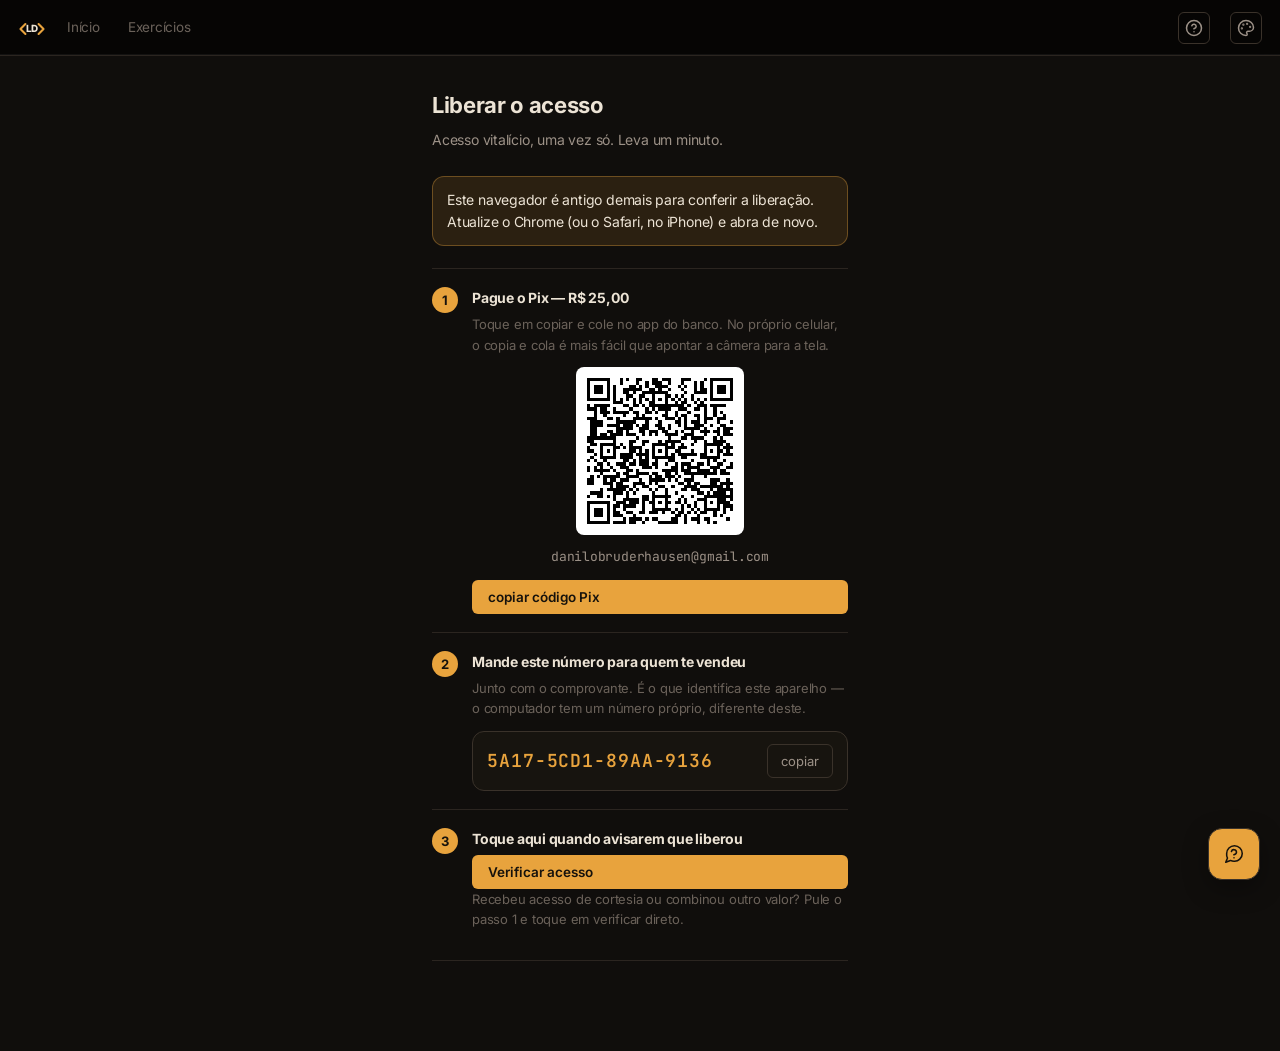
==== celular/index.html @ d87556a8 "Conteudo 2026.09.07.2126" ====
<!doctype html>
<html lang="pt-BR">
  <head>
    <meta charset="utf-8" />
    <meta name="viewport" content="width=device-width, initial-scale=1" />
    <title>LearnDev</title>
    <link rel="icon" href="data:image/svg+xml,<svg xmlns='http://www.w3.org/2000/svg' viewBox='0 0 24 24' fill='none' stroke='%233b82f6' stroke-width='2.5' stroke-linecap='round' stroke-linejoin='round'><polyline points='16 18 22 12 16 6'></polyline><polyline points='8 6 2 12 8 18'></polyline></svg>" />
      <link rel="manifest" href="./manifest.webmanifest" />
    <meta name="theme-color" content="#0a0a0a" />
    <meta name="mobile-web-app-capable" content="yes" />
    <link rel="apple-touch-icon" href="./icone-192.png" />
    <script type="module" crossorigin src="./assets/index-DiQ11lP2.js"></script>
    <link rel="stylesheet" crossorigin href="./assets/index-CVofxtsP.css">
  </head>
  <body>
    <header class="topo">
      <a class="marca" href="#/"><svg viewBox='0 0 34 24' width='28' height='20' fill='none' stroke='var(--acento)' stroke-width='2.5' stroke-linecap='round' stroke-linejoin='round' style="margin-right: 6px;"><polyline points='9 6 3 12 9 18'></polyline><text x='17' y='16' font-family='var(--sans)' font-weight='800' font-size='12' fill='var(--texto)' stroke='none' text-anchor='middle'>LD</text><polyline points='25 6 31 12 25 18'></polyline></svg></a>

      <!-- A versão instalada, ao lado da marca. Serve para conferir de relance
           se a atualização pegou — sem ela, "atualizei" é fé. Some quando não
           há versão (checkout de desenvolvimento). -->
      <span class="versao-atual" id="versao-atual" hidden></span>

      <nav class="nav" id="nav">
        <a href="#/" data-rota="inicio">Início</a>
        <a href="#/exercicios" data-rota="banco">Exercícios</a>
      </nav>

      <div class="cresce" id="topo-extra"></div>


      <!-- Versão NOVA DO PROGRAMA. Diferente do botão ao lado: aquele baixa
           conteúdo sozinho, este só avisa e manda baixar o instalador — trocar
           o próprio executável enquanto ele roda deixa gente com instalação
           pela metade. Só aparece quando existe versão mais nova. -->
      <a class="botao-icone versao-nova" id="versao-nova" hidden
         href="https://github.com/bruderhausen/learndev-app/releases/latest"
         target="_blank" rel="noopener">
        <svg viewBox="0 0 24 24" width="18" height="18" fill="none" stroke="currentColor" stroke-width="2" stroke-linecap="round" stroke-linejoin="round">
          <path d="M12 2a10 10 0 1 0 10 10"></path>
          <polyline points="22 4 12 14.01 9 11.01"></polyline>
        </svg>
        <span id="versao-nova-texto">Versão nova</span>
      </a>

      <!-- Só aparece se houver endereço de atualização configurado e versão
           nova disponível. Sem isso o app é offline e o botão não faz sentido. -->
      <button class="botao-icone tem-novidade" id="atualizar" hidden
              title="Há conteúdo novo disponível" aria-label="Atualizar conteúdo">
        <svg viewBox="0 0 24 24" width="18" height="18" fill="none" stroke="currentColor" stroke-width="2" stroke-linecap="round" stroke-linejoin="round">
          <polyline points="8 17 12 21 16 17"></polyline>
          <line x1="12" y1="12" x2="12" y2="21"></line>
          <path d="M20.88 18.09A5 5 0 0 0 18 9h-1.26A8 8 0 1 0 3 16.29"></path>
        </svg>
      </button>

      <!-- Ajuda: cópia do progresso e relato de problema. Fica no cabeçalho
           porque quem precisa dele está justamente numa tela que não funciona,
           e não vai achar um link enterrado dentro dela. -->
      <button class="botao-icone" id="abrir-suporte" title="Ajuda" aria-label="Ajuda">
        <svg viewBox="0 0 24 24" width="18" height="18" fill="none" stroke="currentColor" stroke-width="2" stroke-linecap="round" stroke-linejoin="round">
          <circle cx="12" cy="12" r="10"></circle>
          <path d="M9.09 9a3 3 0 0 1 5.83 1c0 2-3 3-3 3"></path>
          <line x1="12" y1="17" x2="12.01" y2="17"></line>
        </svg>
      </button>

      <button class="botao-icone" id="abrir-tema" title="Aparência" aria-label="Aparência">
        <svg viewBox="0 0 24 24" width="18" height="18" fill="none" stroke="currentColor" stroke-width="2" stroke-linecap="round" stroke-linejoin="round">
          <circle cx="13.5" cy="6.5" r=".5" fill="currentColor"></circle>
          <circle cx="17.5" cy="10.5" r=".5" fill="currentColor"></circle>
          <circle cx="8.5" cy="7.5" r=".5" fill="currentColor"></circle>
          <circle cx="6.5" cy="12.5" r=".5" fill="currentColor"></circle>
          <path d="M12 2C6.5 2 2 6.5 2 12s4.5 10 10 10c.926 0 1.648-.746 1.648-1.688 0-.437-.18-.835-.437-1.125-.29-.289-.438-.652-.438-1.125a1.64 1.64 0 0 1 1.668-1.668h1.996c3.051 0 5.555-2.503 5.555-5.554C21.965 6.012 17.461 2 12 2z"></path>
        </svg>
      </button>
    </header>

    <!--
      Este bloco é a rede de segurança do boot. Ele fica visível desde o
      primeiro instante e some assim que o main.ts assume a tela.

      Se o JavaScript não subir — uma dependência faltando, um erro de sintaxe,
      um `npm install` que ninguém rodou — o que a pessoa via era uma tela
      preta muda, sem uma pista do que fazer. Agora ela vê o que fazer.
    -->
    <div id="tela" class="tela">
      <div class="pagina" id="falha-boot">
        <h1>O LearnDev não conseguiu iniciar</h1>
        <p class="hero-sub">
          A interface não carregou. Quase sempre é dependência faltando —
          alguém baixou o projeto e ainda não instalou as bibliotecas.
        </p>
        <p class="hero-sub">No terminal, dentro da pasta do projeto:</p>
        <pre><code>npm install
npm run dev</code></pre>
        <p class="hero-sub">
          Se continuar assim, abra o terminal onde o servidor está rodando: a
          mensagem de erro de verdade aparece lá, e ela diz o nome do que faltou.
        </p>
      </div>
    </div>

    <div class="painel-tema" id="painel-tema" hidden></div>
    <div class="painel-tema painel-suporte" id="painel-suporte" hidden></div>

  </body>
</html>
---- celular/assets/index-CVofxtsP.css ----
:root{--fundo: #000000;--gradiente-fundo: linear-gradient(180deg, #0a0a0a 0%, #000000 100%);--painel: #0a0a0a;--painel-alto: #141414;--codigo-fundo: #050505;--borda: rgba(255, 255, 255, .08);--borda-forte: rgba(255, 255, 255, .15);--borda-brilho: rgba(255, 255, 255, .4);--texto: #ededed;--texto-suave: #a1a1aa;--texto-fraco: #71717a;--acento: #ededed;--acento-tinta: #000000;--verde: #22c55e;--vermelho: #ef4444;--azul: #3b82f6;--roxo: #a855f7;--ciano: #06b6d4;--n-basico: var(--verde);--n-facil: var(--azul);--n-medio: var(--texto-suave);--n-dificil: var(--vermelho);--n-muito-dificil: var(--roxo);--mono: "JetBrains Mono Variable", "Cascadia Code", Consolas, monospace;--sans: "Inter Variable", "Segoe UI Variable Text", "Segoe UI", system-ui, sans-serif;--topo-altura: 56px;--raio: 12px;--largura: 880px}*{box-sizing:border-box}html,body{height:100%;margin:0}body{background:var(--fundo);background-attachment:fixed;color:var(--texto);font-family:var(--sans);letter-spacing:-.015em;font-size:14px;line-height:1.6;overflow-y:auto}body.sem-rolagem{overflow:hidden}a{color:inherit;text-decoration:none}h1,h2,h3{letter-spacing:-.015em}kbd{font-family:var(--mono);font-size:11px;padding:1px 5px;border:1px solid var(--borda-forte);border-bottom-width:2px;border-radius:4px;background:var(--codigo-fundo);color:var(--texto-suave)}::-webkit-scrollbar{width:11px;height:11px}::-webkit-scrollbar-thumb{background:var(--borda-forte);border-radius:6px;border:3px solid var(--fundo)}::-webkit-scrollbar-track{background:transparent}.cresce{flex:1}.oculto{display:none!important}.carregando{padding:40px 4px;color:var(--texto-fraco)}.fundo-modal{position:fixed;top:0;left:0;right:0;bottom:0;background:#0006;-webkit-backdrop-filter:blur(8px);backdrop-filter:blur(8px);z-index:100;display:grid;place-items:center;padding:20px;opacity:0;animation:fadeIn .2s forwards}@keyframes fadeIn{to{opacity:1;transform:translateY(0)}0%{opacity:0;transform:translateY(10px)}}.modal-vidro{background:#0a0a0ad9;-webkit-backdrop-filter:blur(16px);backdrop-filter:blur(16px);border:1px solid var(--borda-brilho);box-shadow:0 10px 30px #00000080,inset 0 1px #ffffff1a;border-radius:12px;padding:24px;width:340px;display:flex;flex-direction:column;gap:16px}.topo{position:sticky;top:0;z-index:30;height:var(--topo-altura);display:flex;align-items:center;gap:20px;padding:0 18px;background:#0009;-webkit-backdrop-filter:blur(12px);backdrop-filter:blur(12px);border-bottom:1px solid var(--borda);box-shadow:inset 0 -1px #ffffff0d}.marca{display:flex;align-items:center;font-family:var(--sans);font-weight:700;font-size:16px;letter-spacing:-.02em;color:var(--texto)}.marca b{color:var(--acento)}.nav{display:flex;gap:4px}.nav a{padding:6px 12px;border-radius:7px;font-size:13.5px;color:var(--texto-fraco)}.nav a:hover,.nav a.ativa{color:var(--texto);background:var(--painel-alto)}.sequencia{display:flex;align-items:center;gap:5px;font-family:var(--mono);font-size:13px;color:var(--acento);padding:4px 10px;border-radius:20px;background:color-mix(in srgb,var(--acento) 12%,transparent)}.botao-icone{display:grid;place-items:center;width:32px;height:32px;border:1px solid var(--borda-forte);border-radius:6px;background:transparent;color:var(--texto-suave);cursor:pointer}.botao-icone:hover{color:var(--acento);border-color:var(--acento)}.verificacoes-ok{margin-top:10px;border-top:1px solid var(--borda);padding-top:8px}.verificacoes-ok>summary{cursor:pointer;padding:4px 0;color:var(--texto-fraco);font-size:13px;list-style:none}.verificacoes-ok>summary::-webkit-details-marker{display:none}.verificacoes-ok>summary:before{content:"▸";display:inline-block;margin-right:6px;transition:transform .15s ease}.verificacoes-ok[open]>summary:before{transform:rotate(90deg)}.verificacoes-ok>summary:hover{color:var(--texto-suave)}.versao-atual{margin-left:2px;padding:2px 6px;border-radius:4px;background:var(--fundo-suave, rgba(255, 255, 255, .05));color:var(--texto-fraco);font-family:var(--mono);font-size:11px;letter-spacing:.02em;white-space:nowrap}[hidden]{display:none!important}.marca-ex{display:inline-grid;place-items:center;width:20px;height:20px;border-radius:5px;background:var(--fundo-suave, rgba(255, 255, 255, .05));color:var(--texto-fraco);flex-shrink:0}.cartao-ex:hover .marca-conserto,.cartao-ex:hover .marca-alternativas{color:var(--acento)}.versao-nova{width:auto;height:32px;gap:7px;grid-auto-flow:column;padding:0 11px;border-color:var(--acento);color:var(--acento);font-size:13px;text-decoration:none;white-space:nowrap}.versao-nova:hover{background:color-mix(in srgb,var(--acento) 12%,transparent)}@media(max-width:620px){.versao-nova{padding:0;width:32px}.versao-nova span{display:none}}.painel-tema{position:fixed;top:calc(var(--topo-altura) + 8px);right:14px;z-index:50;width:250px;padding:14px;background:var(--painel-alto);border:1px solid var(--borda-forte);border-radius:var(--raio);box-shadow:0 8px 24px #0000004d}.tema-titulo{font-size:11px;text-transform:uppercase;letter-spacing:.09em;color:var(--texto-fraco);margin-bottom:10px}.tema-presets{display:grid;grid-template-columns:1fr 1fr;gap:6px}.tema-opcao{display:flex;align-items:center;gap:8px;padding:7px 8px;border:1px solid var(--borda);border-radius:6px;background:transparent;color:var(--texto-suave);font-family:inherit;font-size:12.5px;cursor:pointer}.tema-opcao:hover{border-color:var(--borda-forte);color:var(--texto)}.tema-opcao.ativa{border-color:var(--acento);color:var(--texto)}.tema-amostra{display:flex;gap:2px;padding:3px;border-radius:5px;border:1px solid var(--borda-forte)}.tema-amostra i{width:5px;height:12px;border-radius:2px}.tema-linha{display:flex;align-items:center;justify-content:space-between;margin-top:14px;font-size:13px;color:var(--texto-suave)}.tema-linha input[type=color]{width:40px;height:26px;padding:0;border:1px solid var(--borda-forte);border-radius:6px;background:transparent;cursor:pointer}.tema-reset{width:100%;margin-top:10px;font-size:12.5px}.tema-reset:disabled{opacity:.4;cursor:default}.pagina{max-width:var(--largura);margin:0 auto;padding:34px 22px 90px}.voltar{display:inline-block;margin-bottom:20px;font-size:13px;color:var(--texto-fraco)}.voltar:hover{color:var(--acento)}.voltar.sem-margem{margin:0}.hero{display:flex;align-items:flex-end;justify-content:space-between;gap:30px;flex-wrap:wrap}.hero h1{font-size:27px;margin:0 0 6px}.hero-sub{margin:0;color:var(--texto-suave);max-width:60ch}.hero-sub b{color:var(--acento)}.hero-numeros{display:flex;gap:26px}.hero-numeros div{display:flex;flex-direction:column;align-items:flex-start}.hero-numeros b{font-size:24px;font-family:var(--mono);line-height:1.1}.hero-numeros span{font-size:10.5px;text-transform:uppercase;letter-spacing:.08em;color:var(--texto-fraco)}.grade-container{display:flex;flex-direction:column;gap:12px;margin:24px 0 6px;background:var(--painel);padding:16px 20px;border-radius:var(--raio);border:1px solid var(--borda);width:max-content}.grade-header{font-size:13.5px;font-weight:600;color:var(--texto);display:flex;align-items:center;gap:8px}.grade-dias{display:flex;gap:6px;flex-wrap:wrap}.grade-dias .dia{width:24px;height:24px;border-radius:4px;background:color-mix(in srgb,var(--texto) 6%,transparent);transition:transform .1s ease}.grade-dias .dia:hover{transform:scale(1.2)}.grade-dias .n1{background:color-mix(in srgb,var(--acento) 35%,transparent)}.grade-dias .n2{background:color-mix(in srgb,var(--acento) 65%,transparent)}.grade-dias .n3{background:var(--acento);box-shadow:0 0 6px color-mix(in srgb,var(--acento) 50%,transparent)}.retomar{display:flex;align-items:center;gap:12px;margin-top:22px;padding:12px 16px;border:1px solid var(--borda-forte);border-radius:var(--raio);background:var(--painel)}.retomar:hover{border-color:var(--acento)}.retomar-rot{color:var(--texto-suave);font-size:13px}.retomar-id{font-family:var(--mono);font-size:13px;color:var(--acento)}.retomar-seta{margin-left:auto;color:var(--texto-fraco)}.secao{font-size:17px;margin:44px 0 4px}.secao-sub{margin:0 0 16px;color:var(--texto-fraco);font-size:13.5px}.cursos{display:grid;gap:14px;grid-template-columns:repeat(auto-fill,minmax(330px,1fr))}.cartao-curso{display:flex;gap:16px;padding:24px;background:var(--painel);border:1px solid var(--borda);border-radius:var(--raio);transition:all .2s ease}.cartao-curso:hover{border-color:var(--borda-brilho);background:var(--painel-alto)}.cartao-curso.indisponivel{opacity:.55;cursor:default}.cartao-curso.indisponivel:hover{border-color:var(--borda);background:var(--painel)}.cartao-icone{font-size:30px;line-height:1}.cartao-corpo{flex:1;min-width:0}.cartao-corpo h3{margin:0 0 2px;font-size:17px}.cartao-sub{margin:0 0 8px;color:var(--acento);font-size:12.5px}.cartao-desc{margin:0 0 14px;color:var(--texto-suave);font-size:13px}.cartao-rodape{display:flex;justify-content:space-between;gap:10px;margin-top:9px;font-size:12.5px;color:var(--texto-fraco)}.cartao-acao{color:var(--acento)}.tag-breve{font-size:11px;padding:2px 8px;border-radius:20px;border:1px solid var(--borda-forte);color:var(--texto-fraco)}.progresso-barra{height:6px;border-radius:4px;background:color-mix(in srgb,var(--texto) 8%,transparent);overflow:hidden}.progresso-cheio{height:100%;background:var(--acento);border-radius:4px;transition:width .3s ease}.cartao-banco{display:block;padding:20px;background:var(--painel);border:1px solid var(--borda);border-radius:var(--raio)}.cartao-banco:hover{border-color:var(--acento)}.banco-topo{display:flex;justify-content:space-between;align-items:flex-start;gap:14px}.banco-topo h3{margin:0 0 2px;font-size:17px}.banco-topo p{margin:0 0 14px;color:var(--texto-suave);font-size:13px}.chips-nivel{display:flex;flex-wrap:wrap;gap:8px;margin-top:14px}.chip-nivel{display:flex;align-items:baseline;gap:7px;padding:5px 11px;border-radius:20px;font-size:12.5px;border:1px solid}.chip-nivel span{font-family:var(--mono);font-size:11.5px;opacity:.8}.chip-nivel.vazio{opacity:.4}.chip-nivel.nivel-basico{color:var(--n-basico);border-color:color-mix(in srgb,var(--n-basico) 45%,transparent);background:color-mix(in srgb,var(--n-basico) 10%,transparent)}.chip-nivel.nivel-facil{color:var(--n-facil);border-color:color-mix(in srgb,var(--n-facil) 45%,transparent);background:color-mix(in srgb,var(--n-facil) 10%,transparent)}.chip-nivel.nivel-medio{color:var(--n-medio);border-color:color-mix(in srgb,var(--n-medio) 45%,transparent);background:color-mix(in srgb,var(--n-medio) 10%,transparent)}.chip-nivel.nivel-dificil{color:var(--n-dificil);border-color:color-mix(in srgb,var(--n-dificil) 45%,transparent);background:color-mix(in srgb,var(--n-dificil) 10%,transparent)}.chip-nivel.nivel-muito-dificil{color:var(--n-muito-dificil);border-color:color-mix(in srgb,var(--n-muito-dificil) 45%,transparent);background:color-mix(in srgb,var(--n-muito-dificil) 10%,transparent)}.chip{font-size:10.5px;text-transform:uppercase;letter-spacing:.06em;padding:2px 7px;border-radius:5px;white-space:nowrap}.chip.nivel-basico{color:var(--n-basico);background:color-mix(in srgb,var(--n-basico) 15%,transparent)}.chip.nivel-facil{color:var(--n-facil);background:color-mix(in srgb,var(--n-facil) 15%,transparent)}.chip.nivel-medio{color:var(--n-medio);background:color-mix(in srgb,var(--n-medio) 15%,transparent)}.chip.nivel-dificil{color:var(--n-dificil);background:color-mix(in srgb,var(--n-dificil) 15%,transparent)}.chip.nivel-muito-dificil{color:var(--n-muito-dificil);background:color-mix(in srgb,var(--n-muito-dificil) 15%,transparent)}.marca{display:grid;place-items:center;width:17px;height:17px;flex-shrink:0;border-radius:50%;font-size:11px}.marca.feito{background:var(--verde);color:var(--fundo)}.marca.aberta{border:1.5px solid var(--borda-forte)}.cabeca-curso{display:flex;align-items:center;gap:16px}.cabeca-curso h1{margin:0 0 3px;font-size:25px}.cabeca-icone{font-size:34px}.faixa-progresso{display:flex;align-items:center;gap:14px;margin:22px 0 26px}.faixa-progresso .progresso-barra{flex:1}.faixa-progresso span{font-size:12.5px;color:var(--texto-fraco);white-space:nowrap}.faixa-progresso.compacta{margin:0;min-width:220px}.descricao-curso{margin-bottom:26px}.modulos{display:flex;flex-direction:column;gap:9px}.modulo{background:var(--painel);border:1px solid var(--borda);border-radius:var(--raio);overflow:hidden}.modulo[open]{border-color:var(--borda-forte)}.modulo.completo .modulo-codigo{color:var(--verde);border-color:color-mix(in srgb,var(--verde) 45%,transparent)}.modulo summary{display:flex;align-items:center;gap:13px;padding:15px 18px;cursor:pointer;list-style:none}.modulo summary::-webkit-details-marker{display:none}.modulo summary:hover{background:var(--painel-alto)}.modulo-codigo{font-family:var(--mono);font-size:11.5px;color:var(--acento);border:1px solid color-mix(in srgb,var(--acento) 40%,transparent);border-radius:5px;padding:1px 7px}.modulo-titulo{flex:1;font-size:15px}.modulo-contagem{font-family:var(--mono);font-size:12.5px;color:var(--texto-fraco)}.modulo-seta{color:var(--texto-fraco);font-size:11px;transition:transform .18s}.modulo[open] .modulo-seta{transform:rotate(180deg)}.modulo-corpo{padding:0 18px 15px}.modulo-resumo{margin:0 0 13px;padding-left:13px;border-left:2px solid var(--borda-forte);color:var(--texto-suave);font-size:13px}.modulo-vazio{color:var(--texto-fraco);font-size:13px;margin:0}.lista-ex{display:flex;flex-direction:column;gap:3px}.linha-ex{display:flex;align-items:center;gap:11px;padding:10px 12px;border-radius:7px;border:1px solid transparent}.linha-ex:hover{background:var(--painel-alto);border-color:var(--borda)}.linha-titulo{flex:1;font-size:13.5px}.linha-ex.feita .linha-titulo{color:var(--texto-suave)}.linha-tempo{font-size:11.5px;color:var(--texto-fraco);font-family:var(--mono)}.cabeca-banco{display:flex;align-items:flex-end;justify-content:space-between;gap:26px;flex-wrap:wrap}.cabeca-banco h1{margin:0 0 5px;font-size:25px}.filtros{display:flex;gap:14px;margin:26px 0 22px;flex-wrap:wrap;align-items:center}.abas-nivel{display:flex;gap:5px;flex-wrap:wrap}.abas-nivel button{display:flex;align-items:baseline;gap:6px;padding:6px 12px;border-radius:20px;border:1px solid var(--borda);background:transparent;color:var(--texto-fraco);font-family:inherit;font-size:12.5px;cursor:pointer}.abas-nivel button b{font-family:var(--mono);font-size:11px;opacity:.75}.abas-nivel button:hover{color:var(--texto);border-color:var(--borda-forte)}.abas-nivel button.ativa{color:var(--texto);border-color:var(--acento);background:color-mix(in srgb,var(--acento) 12%,transparent)}.abas-nivel button.nivel-basico.ativa{border-color:var(--n-basico);background:color-mix(in srgb,var(--n-basico) 12%,transparent)}.abas-nivel button.nivel-facil.ativa{border-color:var(--n-facil);background:color-mix(in srgb,var(--n-facil) 12%,transparent)}.abas-nivel button.nivel-medio.ativa{border-color:var(--n-medio);background:color-mix(in srgb,var(--n-medio) 12%,transparent)}.abas-nivel button.nivel-dificil.ativa{border-color:var(--n-dificil);background:color-mix(in srgb,var(--n-dificil) 12%,transparent)}.abas-nivel button.nivel-muito-dificil.ativa{border-color:var(--n-muito-dificil);background:color-mix(in srgb,var(--n-muito-dificil) 12%,transparent)}.busca{flex:1;min-width:200px;padding:8px 13px;border-radius:6px;border:1px solid var(--borda);background:var(--painel);color:var(--texto);font-family:inherit;font-size:13px}.busca:focus{outline:none;border-color:var(--acento)}.busca::placeholder{color:var(--texto-fraco)}.grupo-nivel{margin-bottom:34px}.titulo-grupo{display:flex;align-items:baseline;gap:10px;font-size:12px;text-transform:uppercase;letter-spacing:.09em;margin:0 0 12px;padding-bottom:8px;border-bottom:1px solid var(--borda)}.titulo-grupo span{font-size:11px;color:var(--texto-fraco);letter-spacing:0;text-transform:none}.nivel-texto-basico{color:var(--n-basico)}.nivel-texto-facil{color:var(--n-facil)}.nivel-texto-medio{color:var(--n-medio)}.nivel-texto-dificil{color:var(--n-dificil)}.nivel-texto-muito-dificil{color:var(--n-muito-dificil)}.grade-ex{display:grid;gap:10px;grid-template-columns:repeat(auto-fill,minmax(238px,1fr))}.cartao-ex{display:block;padding:16px 20px;background:var(--painel);border:1px solid var(--borda);border-left-width:2px;border-radius:var(--raio);transition:all .2s ease}.cartao-ex:hover{border-color:var(--borda-brilho);background:var(--painel-alto)}.cartao-ex.borda-basico{border-left-color:var(--n-basico)}.cartao-ex.borda-facil{border-left-color:var(--n-facil)}.cartao-ex.borda-medio{border-left-color:var(--n-medio)}.cartao-ex.borda-dificil{border-left-color:var(--n-dificil)}.cartao-ex.borda-muito-dificil{border-left-color:var(--n-muito-dificil)}.cartao-ex.feito{background:color-mix(in srgb,var(--verde) 6%,var(--painel))}.cartao-ex-topo{display:flex;align-items:center;gap:9px}.cartao-ex-topo h3{margin:0;font-size:14.5px;font-weight:600}.cartao-ex-meta{display:flex;align-items:center;gap:9px;margin-top:11px}.cartao-ex-meta .tempo{font-family:var(--mono);font-size:11px;color:var(--texto-fraco)}.tags{display:flex;flex-wrap:wrap;gap:5px;margin-top:9px}.tags span{font-size:10.5px;padding:1px 7px;border-radius:4px;color:var(--texto-fraco);background:var(--painel-alto)}.estudo{height:calc(100vh - var(--topo-altura));display:flex;flex-direction:column}.estudo-barra{display:flex;align-items:center;gap:16px;padding:0 16px;height:44px;flex-shrink:0;background:var(--painel);border-bottom:1px solid var(--borda)}.estudo-titulo{display:flex;align-items:center;gap:9px;font-size:13.5px;min-width:0}.estudo-modulo{color:var(--texto-fraco)}.estudo-modulo:after{content:" /"}.estudo-titulo b{font-weight:600}.selo-feito{font-size:12px;color:var(--verde);padding:3px 10px;border-radius:20px;background:color-mix(in srgb,var(--verde) 13%,transparent)}.selo-feito.pulsa{animation:pulsa .6s ease 2}@keyframes pulsa{50%{transform:scale(1.12);box-shadow:0 0 0 2px var(--verde)}}.placar{display:flex;align-items:baseline;gap:6px;font-family:var(--mono)}.placar-num{font-size:15px}.placar-rot{font-size:10px;text-transform:uppercase;letter-spacing:.08em;color:var(--texto-fraco)}.placar.tudo-ok .placar-num{color:var(--verde)}.placar.tem-falha .placar-num{color:var(--vermelho)}.grade-principal{flex:1;min-height:0;display:grid;grid-template-columns:minmax(320px,1fr) minmax(430px,1.25fr) minmax(340px,.95fr)}.coluna{display:flex;flex-direction:column;min-width:0;min-height:0;border-right:1px solid var(--borda)}.coluna:last-child{border-right:0}.rolagem{overflow-y:auto;min-height:0;flex:1}.coluna-aula{background:var(--painel)}.coluna-editor{background:var(--codigo-fundo)}.coluna-saida{background:var(--painel)}.vazio{padding:22px;color:var(--texto-fraco);font-size:13px}.vazio code{font-family:var(--mono);color:var(--acento)}.prosa{padding:26px 26px 90px}.prosa>*:first-child{margin-top:0}.prosa h1{font-size:21px;line-height:1.3;margin:0 0 14px}.prosa h2{font-size:12px;text-transform:uppercase;letter-spacing:.09em;color:var(--acento);margin:32px 0 10px;padding-bottom:6px;border-bottom:1px solid var(--borda)}.prosa h3{font-size:15px;margin:24px 0 6px}.prosa p,.prosa li{color:color-mix(in srgb,var(--texto) 88%,var(--texto-suave))}.prosa ul,.prosa ol{padding-left:20px}.prosa li{margin:5px 0}.prosa strong{color:var(--texto)}.prosa code{font-family:var(--mono);font-size:12.5px;background:var(--codigo-fundo);border:1px solid var(--borda);border-radius:4px;padding:1px 5px;color:var(--acento)}.prosa pre{background:var(--codigo-fundo);border:1px solid var(--borda);border-radius:var(--raio);padding:13px 15px;overflow-x:auto}.prosa pre code{background:none;border:0;padding:0;color:var(--texto);font-size:12.5px}.prosa blockquote{margin:16px 0;padding:11px 16px;border-left:3px solid var(--acento);background:color-mix(in srgb,var(--acento) 7%,transparent);color:var(--texto-suave)}.prosa blockquote p{margin:0}.prosa hr{border:0;border-top:1px solid var(--borda);margin:28px 0}.prosa a{color:var(--azul);text-decoration:underline;text-underline-offset:3px}.prosa table{border-collapse:collapse;width:100%;margin:16px 0;font-size:13px}.prosa th,.prosa td{border:1px solid var(--borda);padding:6px 11px;text-align:left}.prosa th{background:var(--painel-alto);color:var(--texto-suave);font-size:12px}.barra{height:34px;display:flex;align-items:center;gap:10px;padding:0 14px;background:var(--painel);border-bottom:1px solid var(--borda);flex-shrink:0}.arquivo{font-family:var(--mono);font-size:12px;color:var(--texto-suave)}.dica-atalho{margin-left:auto;font-size:11.5px;color:var(--texto-fraco);font-family:var(--mono)}.dica-atalho.trabalhando{color:var(--acento)}.dica-atalho.ruim{color:var(--vermelho)}.editor{flex:1;min-height:0;overflow:hidden}.cm-editor{height:100%}.cm-scroller{font-family:var(--mono)!important;font-size:13.5px;line-height:1.65}.cabeca-curso{display:flex;align-items:center;gap:20px;margin:30px 0}.cabeca-curso-acao{margin-left:auto;display:flex;align-items:center;gap:10px}.botao-reiniciar-curso{white-space:nowrap}.botao-reiniciar-curso:hover{color:var(--vermelho);border-color:var(--vermelho)}.acoes{display:flex;align-items:center;gap:10px;padding:10px 14px;background:var(--painel);border-top:1px solid var(--borda);flex-shrink:0}.botao-principal{display:inline-flex;align-items:center;gap:9px;background:var(--acento);color:var(--acento-tinta);border:0;border-radius:6px;padding:9px 16px;font-family:inherit;font-size:13.5px;font-weight:600;cursor:pointer}.botao-principal:hover:not(:disabled){filter:brightness(1.1)}.botao-principal:disabled{opacity:.5;cursor:wait}.botao-principal .seta{font-size:11px}.botao-principal kbd{background:color-mix(in srgb,var(--acento-tinta) 18%,transparent);border-color:color-mix(in srgb,var(--acento-tinta) 22%,transparent);color:var(--acento-tinta)}.botao-fantasma{background:none;border:1px solid var(--borda-forte);color:var(--texto-suave);border-radius:6px;padding:8px 13px;font-family:inherit;font-size:13px;cursor:pointer}.botao-fantasma:hover{color:var(--texto);border-color:var(--texto-fraco)}.abas{display:flex;gap:2px;padding:0 10px;background:var(--painel);border-bottom:1px solid var(--borda);flex-shrink:0}.abas button{background:none;border:0;border-bottom:2px solid transparent;color:var(--texto-fraco);padding:10px 12px;font-family:inherit;font-size:12.5px;cursor:pointer}.abas button:hover{color:var(--texto-suave)}.abas button.ativa{color:var(--texto);border-bottom-color:var(--acento)}.painel{padding:16px}.resumo{display:flex;align-items:center;gap:12px;padding:12px 14px;border-radius:var(--raio);margin-bottom:14px;border:1px solid var(--borda-forte);background:var(--painel-alto)}.resumo.tudo-ok{border-color:color-mix(in srgb,var(--verde) 45%,transparent);background:color-mix(in srgb,var(--verde) 9%,var(--painel-alto))}.resumo-icone{font-size:19px;line-height:1}.resumo-texto{font-size:13.5px}.resumo-texto b{display:block;font-size:14.5px}.resumo.tudo-ok .resumo-texto b{color:var(--verde)}.resumo-sub{color:var(--texto-fraco);font-size:12px}.teste{display:flex;gap:10px;padding:9px 11px;border-radius:7px;margin-bottom:5px;background:var(--painel-alto);border:1px solid transparent;align-items:flex-start}.teste.falha{border-color:color-mix(in srgb,var(--vermelho) 35%,transparent);background:color-mix(in srgb,var(--vermelho) 7%,var(--painel-alto))}.teste .icone{font-family:var(--mono);font-weight:700;line-height:1.5;flex-shrink:0}.teste.ok .icone{color:var(--verde)}.teste.falha .icone{color:var(--vermelho)}.teste .corpo{min-width:0;flex:1}.teste code.expr{font-family:var(--mono);font-size:12.5px;color:var(--texto);word-break:break-word}.teste.ok code.expr{color:var(--texto-suave)}.comparacao{display:flex;flex-wrap:wrap;gap:6px 16px;margin-top:7px;font-family:var(--mono);font-size:12px;color:var(--texto-fraco)}.comparacao b{font-weight:600;padding:0 5px;border-radius:3px}.comparacao .esperado b{color:var(--verde);background:color-mix(in srgb,var(--verde) 13%,transparent)}.comparacao .obtido b{color:var(--vermelho);background:color-mix(in srgb,var(--vermelho) 13%,transparent)}.erro-bloco{border:1px solid color-mix(in srgb,var(--vermelho) 40%,transparent);border-radius:var(--raio);overflow:hidden}.erro-cabeca{background:color-mix(in srgb,var(--vermelho) 14%,var(--painel-alto));padding:10px 13px;font-size:13px;font-weight:600;color:var(--vermelho)}.erro-corpo{margin:0;padding:13px;font-family:var(--mono);font-size:12px;line-height:1.55;white-space:pre-wrap;word-break:break-word;color:var(--texto-suave);background:var(--codigo-fundo)}.erro-corpo .lin-erro{color:var(--vermelho)}.erro-corpo .lin-nota{color:var(--azul)}.palco-grade{display:flex;justify-content:center;padding:6px 0 18px}.palco-grade canvas{image-rendering:pixelated;border:1px solid var(--borda-forte);border-radius:4px;background:var(--codigo-fundo);max-width:100%}.aviso-fora{margin-bottom:12px;padding:9px 12px;border-radius:7px;font-size:12.5px;color:var(--texto);background:color-mix(in srgb,var(--acento) 11%,transparent);border:1px solid color-mix(in srgb,var(--acento) 34%,transparent)}.aviso-fora code{font-family:var(--mono);color:var(--acento)}.titulo-secao{font-size:11px;text-transform:uppercase;letter-spacing:.09em;color:var(--texto-fraco);margin:4px 0 9px}.variaveis{display:flex;flex-direction:column;gap:5px}.var-linha{display:flex;align-items:center;gap:10px;background:var(--painel-alto);border:1px solid var(--borda);border-radius:7px;padding:7px 11px;font-family:var(--mono);font-size:12.5px}.var-nome{color:var(--roxo)}.var-igual{color:var(--texto-fraco)}.var-valor{color:var(--texto);margin-left:auto}.saida-crua{margin:0;font-family:var(--mono);font-size:12.5px;line-height:1.6;white-space:pre-wrap;word-break:break-word;color:var(--texto-suave)}.saida-crua .stderr{color:var(--vermelho)}.pagina-aula{display:flex;flex-direction:column;align-items:center}.aula-cabeca{position:sticky;top:0;z-index:20;width:100%;padding:12px 20px 0;background:color-mix(in srgb,var(--fundo) 88%,transparent);-webkit-backdrop-filter:blur(12px);backdrop-filter:blur(12px);border-bottom:1px solid var(--borda)}.aula-cabeca-linha{display:flex;align-items:center;gap:16px;width:100%;max-width:760px;margin:0 auto}.aula-cabeca .voltar{margin:0;flex:none}.aula-cabeca-meio{display:flex;align-items:baseline;gap:10px;min-width:0;flex:1;justify-content:center}.aula-codigo{font-family:var(--mono);font-size:12px;color:var(--acento-tinta, var(--fundo));background:var(--acento);padding:2px 7px;border-radius:5px;flex:none}.aula-nome{font-weight:600;color:var(--texto);white-space:nowrap;overflow:hidden;text-overflow:ellipsis}.aula-posicao{font-size:12px;color:var(--texto-fraco);white-space:nowrap;flex:none}.aula-contador{font-size:13px;color:var(--texto-fraco);font-variant-numeric:tabular-nums;flex:none}.aula-trilha{display:flex;gap:4px;width:100%;max-width:760px;margin:12px auto 0;padding-bottom:10px}.passo-marca{flex:1;height:4px;min-width:6px;padding:0;border:0;border-radius:2px;background:var(--borda);cursor:pointer;transition:background .25s ease,transform .15s ease}.passo-marca:disabled{cursor:default}.passo-marca.feito{background:var(--verde)}.passo-marca.atual{background:var(--acento)}.passo-marca:not(:disabled):hover{transform:scaleY(2)}.aula-container{width:100%;max-width:760px;padding:28px 20px 80px}.aula-passo-titulo{margin:0 0 6px;font-size:12px;letter-spacing:.08em;text-transform:uppercase;color:var(--texto-fraco)}.aula-aviso-revisao{display:flex;align-items:center;gap:8px;margin:0 0 20px;padding:10px 14px;font-size:14px;color:var(--texto-suave);background:color-mix(in srgb,var(--verde) 10%,transparent);border:1px solid color-mix(in srgb,var(--verde) 30%,transparent);border-radius:var(--raio)}.aula-aviso-revisao svg{color:var(--verde);flex:none}.aula-nav-dica{font-size:13px;color:var(--texto-fraco);text-align:center;flex:1}.aula-fim{margin-top:40px;padding:22px;border:1px solid color-mix(in srgb,var(--verde) 35%,transparent);background:color-mix(in srgb,var(--verde) 8%,transparent);border-radius:var(--raio)}.aula-fim h3{display:flex;align-items:center;gap:8px;margin:0 0 8px;color:var(--texto)}.aula-fim h3 svg{color:var(--verde)}.aula-fim p{margin:0 0 18px;color:var(--texto-suave)}.aula-fim-acoes{display:flex;gap:10px;flex-wrap:wrap}.leitura-focada{font-size:17px;line-height:1.8;color:var(--texto-suave);min-height:200px}.leitura-focada h1,.leitura-focada h2,.leitura-focada h3{color:var(--texto);letter-spacing:-.02em}.leitura-focada h2{font-size:24px;margin-top:0;padding-bottom:12px;border-bottom:1px solid var(--borda)}.aula-navegacao{display:flex;justify-content:space-between;align-items:center;margin-top:48px;padding-top:32px;border-top:1px solid var(--borda);gap:16px}.aula-btn-nav{padding:14px 28px;border:1px solid var(--borda);background:transparent;color:var(--texto-suave);font-family:var(--sans);font-size:15px;font-weight:500;border-radius:var(--raio);cursor:pointer;transition:all .2s ease}.aula-btn-nav:hover:not(:disabled){border-color:var(--borda-brilho);color:var(--texto);background:var(--painel-alto)}.aula-btn-nav:disabled{opacity:.25;cursor:not-allowed}.aula-btn-proximo{margin-left:auto}.aula-btn-concluir{background:var(--texto);color:var(--fundo);border-color:var(--texto);font-weight:600}.aula-btn-concluir:hover:not(:disabled){background:#fff;color:var(--fundo);border-color:#fff;box-shadow:0 4px 12px #0000004d;border-color:var(--borda-forte)}.botao-proximo-gigante{display:inline-flex;align-items:center;padding:16px 28px;background:var(--texto);color:var(--fundo);font-weight:600;font-size:15px;border-radius:var(--raio);text-decoration:none;transition:all .2s ease}.botao-proximo-gigante:hover{background:#fff;transform:translateY(-1px);box-shadow:0 4px 12px #0000004d;border-color:var(--borda-forte)}.painel-jogo{display:flex;flex-direction:column;min-height:0;padding:0}.painel-jogo.oculto{display:none}.jogo-area{flex:1;min-height:0;background:#000;display:flex}.tela-jogo{flex:1;width:100%;border:0;display:block;background:#000}.jogo-rodape{display:flex;align-items:center;gap:10px;padding:10px 14px;border-top:1px solid var(--borda);background:var(--painel-alto);flex-shrink:0}.jogo-dica{font-size:12.5px;color:var(--texto-fraco);flex:1}.jogo-feito{font-size:12.5px;color:var(--verde);flex:1}.jogo-rodape .botao-principal{padding:7px 14px;font-size:13px}.jogo-rodape .botao-fantasma{padding:6px 12px;font-size:12.5px}#tutor-flutuante{position:fixed;right:20px;bottom:20px;z-index:60;display:flex;flex-direction:column;align-items:flex-end;gap:12px}.tf-botao{width:52px;height:52px;border-radius:14px;border:1px solid var(--borda-forte);background:var(--acento);color:var(--acento-tinta);display:grid;place-items:center;cursor:pointer;box-shadow:0 8px 24px #00000059;transition:transform .15s,filter .15s}.tf-botao:hover{transform:translateY(-2px);filter:brightness(1.08)}#tutor-flutuante.aberto .tf-botao{transform:scale(.92);opacity:.85}.tf-janela{width:min(420px,calc(100vw - 40px));height:min(560px,calc(100vh - 130px));display:flex;flex-direction:column;background:var(--painel);border:1px solid var(--borda-forte);border-radius:14px;overflow:hidden;box-shadow:0 20px 60px #00000080}.tf-janela[hidden]{display:none!important}.tf-topo{display:flex;align-items:center;gap:9px;padding:11px 13px;border-bottom:1px solid var(--borda);background:var(--painel-alto);flex-shrink:0}.tf-titulo{font-size:13.5px;font-weight:600}.tf-selo{font-size:10px;color:var(--texto-fraco);border:1px solid var(--borda-forte);border-radius:20px;padding:1px 8px}.tf-selo:empty{display:none}.tf-limpar{margin-left:auto;background:none;border:0;color:var(--texto-fraco);font-family:inherit;font-size:12px;cursor:pointer}.tf-limpar:hover{color:var(--texto)}.tf-fechar{background:none;border:0;color:var(--texto-fraco);font-size:15px;cursor:pointer;line-height:1;padding:0 2px}.tf-fechar:hover{color:var(--texto)}.tf-conversa{flex:1;min-height:0;overflow-y:auto;padding:14px;display:flex;flex-direction:column;gap:10px}.tf-vazio{color:var(--texto-suave);font-size:13px}.tf-vazio p{margin:0 0 9px}.tf-vazio b{color:var(--texto)}.tf-sugestoes{display:flex;flex-wrap:wrap;gap:6px;margin-top:14px}.tf-sugestoes button{padding:6px 11px;border-radius:20px;border:1px solid var(--borda-forte);background:transparent;color:var(--texto-suave);font-family:inherit;font-size:12px;cursor:pointer}.tf-sugestoes button:hover{color:var(--acento);border-color:var(--acento)}.tf-msg{max-width:92%;font-size:13.5px}.tf-aluno{align-self:flex-end;background:color-mix(in srgb,var(--acento) 16%,transparent);border:1px solid color-mix(in srgb,var(--acento) 32%,transparent);border-radius:12px 12px 3px;padding:8px 12px;white-space:pre-wrap;word-break:break-word}.tf-tutor{align-self:flex-start;background:var(--painel-alto);border:1px solid var(--borda);border-radius:12px 12px 12px 3px;padding:4px 13px;width:92%}.tf-pensando{color:var(--texto-fraco);padding:9px 13px;font-style:italic}.tf-corpo{padding:0;font-size:13.5px}.tf-corpo>*:first-child{margin-top:0}.tf-corpo>*:last-child{margin-bottom:0}.tf-corpo h1,.tf-corpo h2,.tf-corpo h3{font-size:13.5px;margin:12px 0 5px;border:0;padding:0;text-transform:none;letter-spacing:0;color:var(--acento)}.tf-corpo p{margin:0 0 8px}.tf-corpo pre{padding:9px 11px;margin:8px 0}.tf-corpo pre code{font-size:11.5px}.tf-corpo table{font-size:12px}.tf-fontes{display:flex;flex-wrap:wrap;gap:6px;margin:4px 0 9px}.tf-fontes a{font-size:11px;padding:2px 8px;border-radius:20px;border:1px solid var(--borda-forte);color:var(--texto-fraco)}.tf-fontes a:hover{color:var(--acento);border-color:var(--acento)}.tf-forma{display:flex;gap:7px;padding:11px;border-top:1px solid var(--borda);background:var(--painel-alto);flex-shrink:0}.tf-forma input{flex:1;min-width:0;padding:9px 13px;border-radius:20px;border:1px solid var(--borda);background:var(--codigo-fundo);color:var(--texto);font-family:inherit;font-size:13px}.tf-forma input:focus{outline:none;border-color:var(--acento)}.tf-forma input::placeholder{color:var(--texto-fraco)}.tf-forma button{width:36px;height:36px;flex-shrink:0;border-radius:50%;border:0;background:var(--acento);color:var(--acento-tinta);font-size:16px;cursor:pointer}.tf-forma button:hover{filter:brightness(1.1)}@media(max-width:520px){#tutor-flutuante{right:12px;bottom:12px}.tf-janela{height:min(70vh,calc(100vh - 110px))}}.dica-cartao{border:1px solid var(--borda);border-left:3px solid var(--acento);border-radius:var(--raio);background:var(--painel-alto);padding:12px 14px;margin-bottom:10px}.dica-topo{display:flex;align-items:center;gap:8px;margin-bottom:6px}.dica-nivel{font-size:10.5px;text-transform:uppercase;letter-spacing:.08em;color:var(--acento)}.dica-fonte{font-size:10px;padding:1px 7px;border-radius:20px;color:var(--texto-fraco);border:1px solid var(--borda-forte)}.dica-corpo{padding:0;font-size:13.5px}.dica-corpo>*:first-child{margin-top:0}.dica-corpo>*:last-child{margin-bottom:0}.dica-corpo p{margin:0 0 8px}.tutor-acoes{margin:4px 0 14px}.tutor-acoes .botao-fantasma{width:100%}.dica-fim{padding:11px 13px;border-radius:var(--raio);border:1px dashed var(--borda-forte);color:var(--texto-fraco);font-size:13px}.tutor-pergunta{display:flex;gap:7px}.tutor-pergunta input{flex:1;min-width:0;padding:8px 12px;border-radius:8px;border:1px solid var(--borda);background:var(--codigo-fundo);color:var(--texto);font-family:inherit;font-size:13px}.tutor-pergunta input:focus{outline:none;border-color:var(--acento)}.tutor-pergunta input::placeholder{color:var(--texto-fraco)}.mini-ex-input{background:var(--codigo-fundo);border:1px dashed var(--borda-forte);color:var(--texto);font-family:var(--mono);font-size:15px;padding:2px 8px;border-radius:4px;min-width:70px;text-align:center;transition:border-color .2s ease,color .2s ease,background .2s ease;outline:none;margin:0 4px}.mini-ex-input:focus{border-style:solid;border-color:var(--acento);box-shadow:0 0 0 1px var(--acento)}.mini-ex-input.certo{border-style:solid;border-color:var(--verde);color:var(--verde);background:var(--codigo-fundo)}.mini-ex-input.errado{border-style:solid;border-color:var(--vermelho);color:var(--vermelho);background:var(--codigo-fundo)}.prosa pre:has(.mini-ex-input){border:none;background:transparent;padding:0}.mini-ex-aviso{display:inline-flex;align-items:center;gap:6px;margin-left:8px;padding:3px 10px;border:1px solid var(--acento);border-radius:20px;background:color-mix(in srgb,var(--acento) 12%,transparent);color:var(--texto);font-family:var(--sans);font-size:12px;line-height:1.5;vertical-align:middle;animation:fadeIn .35s ease}.mini-ex-aviso kbd{padding:1px 6px;border:1px solid var(--borda-forte);border-bottom-width:2px;border-radius:4px;background:var(--codigo-fundo);font-family:var(--mono);font-size:11px}.mini-ex-revelar{margin-left:6px;padding:2px 9px;border:1px solid var(--borda-forte);border-radius:20px;background:transparent;color:var(--texto-fraco);font-family:var(--sans);font-size:11.5px;cursor:pointer;vertical-align:middle}.mini-ex-revelar:hover{color:var(--acento);border-color:var(--acento)}.desabilitado{pointer-events:none;opacity:.4;cursor:not-allowed}@media(max-width:1100px){.grade-principal{grid-template-columns:1fr 1fr;grid-template-rows:1fr 1fr}.coluna-aula{grid-column:1 / -1;border-right:0;border-bottom:1px solid var(--borda);max-height:34vh}}.editar-nome{cursor:pointer}.editar-nome .icone-editar{opacity:.5;vertical-align:baseline;margin-left:8px;transition:opacity .15s ease}.editar-nome:hover .icone-editar{opacity:1}.modal-tutorial{max-width:560px;width:min(560px,calc(100vw - 32px))}.tut-topo{display:flex;align-items:center;justify-content:space-between;margin-bottom:14px}.tut-contagem{font-size:12px;color:var(--texto-fraco);letter-spacing:.04em}.tut-pular{border:none;background:transparent;color:var(--texto-fraco);font-family:var(--sans);font-size:13px;cursor:pointer;padding:4px 8px;border-radius:6px}.tut-pular:hover{color:var(--texto);background:var(--codigo-fundo)}.tut-titulo{margin:0 0 12px;font-size:21px;font-weight:600;color:var(--texto)}.tut-corpo{color:var(--texto-suave);font-size:14.5px;line-height:1.65;min-height:232px}.tut-corpo p{margin:0 0 12px}.tut-corpo ul{margin:0 0 12px;padding-left:20px}.tut-corpo li{margin-bottom:5px}.tut-corpo b{color:var(--texto)}.tut-corpo code{font-family:var(--mono);font-size:13px;background:var(--codigo-fundo);padding:1px 5px;border-radius:4px}.tut-corpo kbd{padding:1px 6px;border:1px solid var(--borda-forte);border-bottom-width:2px;border-radius:4px;background:var(--codigo-fundo);font-family:var(--mono);font-size:11.5px}.tut-exemplo{display:flex;flex-wrap:wrap;align-items:center;gap:6px;padding:12px 14px;border:1px solid var(--borda);border-radius:8px;background:var(--codigo-fundo)}.tut-exemplo .mini-ex-input{pointer-events:none}.tut-bolinhas{display:flex;justify-content:center;gap:6px;margin:18px 0 16px}.tut-bolinha{width:6px;height:6px;border-radius:50%;background:var(--borda-forte);transition:background .2s ease,width .2s ease}.tut-bolinha.ativa{width:18px;border-radius:3px;background:var(--acento)}.tut-acoes{display:flex;gap:10px}.tut-acoes button{flex:1;padding:11px;border-radius:8px;font-size:14.5px;font-weight:500}.tut-acoes button:disabled{opacity:.35;cursor:not-allowed}.botao-tutorial{display:inline-flex;align-items:center;gap:8px;margin:18px 0 26px;padding:9px 15px;border:1px solid var(--borda);border-radius:20px;background:transparent;color:var(--texto-suave);font-family:var(--sans);font-size:13.5px;cursor:pointer;transition:color .2s ease,border-color .2s ease}.botao-tutorial:hover{color:var(--acento);border-color:var(--acento)}.projeto{display:flex;flex-direction:column;height:100vh;min-height:0}.grade-projeto{flex:1;min-height:0;display:grid;grid-template-columns:minmax(330px,1.05fr) minmax(430px,1.2fr) minmax(340px,1fr)}.coluna-guia{background:var(--painel)}.projeto-etapas-contagem{font-size:12.5px;color:var(--texto-suave);margin-right:12px;white-space:nowrap}.etapa{padding:16px 20px;border-bottom:1px solid var(--borda);transition:opacity .2s ease}.etapa.feita{opacity:.5}.etapa.feita .etapa-corpo{display:none}.etapa-topo{display:flex;align-items:flex-start;gap:10px}.etapa-topo h3{margin:0;font-size:15px;font-weight:600;color:var(--texto);line-height:1.4}.etapa.feita .etapa-topo h3{text-decoration:line-through}.etapa-marca{flex-shrink:0;margin-top:2px;cursor:pointer}.etapa-marca input{display:none}.etapa-marca span{display:block;width:17px;height:17px;border:1.5px solid var(--borda-forte);border-radius:5px;transition:background .15s ease,border-color .15s ease}.etapa-marca input:checked+span{background:var(--verde);border-color:var(--verde);background-image:linear-gradient(45deg,transparent 45%,var(--painel) 45%,var(--painel) 55%,transparent 55%),linear-gradient(-45deg,transparent 45%,var(--painel) 45%,var(--painel) 55%,transparent 55%);background-size:60% 2px,60% 2px;background-position:20% 62%,20% 62%;background-repeat:no-repeat}.etapa-corpo{margin-top:10px;padding-left:27px;font-size:14px}.etapa-corpo p{margin:0 0 9px}.etapa-corpo ul{margin:0 0 9px;padding-left:18px}.etapa-corpo li{margin-bottom:4px}.etapa-pronto{margin:10px 0 0 27px;padding:9px 12px;border-left:3px solid var(--acento);border-radius:0 6px 6px 0;background:color-mix(in srgb,var(--acento) 9%,transparent);font-size:13px;color:var(--texto-suave)}.etapa-pronto b{color:var(--texto)}.abas-arquivos{display:flex;align-items:stretch;gap:2px;padding:0 6px;background:var(--painel);border-bottom:1px solid var(--borda);overflow-x:auto;min-height:38px}.aba-arquivo{display:inline-flex;align-items:center;gap:7px;padding:0 12px;border:0;border-bottom:2px solid transparent;background:transparent;color:var(--texto-fraco);font-family:var(--mono);font-size:12.5px;white-space:nowrap;cursor:pointer}.aba-arquivo:hover{color:var(--texto-suave)}.aba-arquivo.ativa{color:var(--texto);border-bottom-color:var(--acento);background:var(--codigo-fundo)}.aba-x{opacity:0;padding:0 3px;border-radius:4px;font-size:15px;line-height:1;transition:opacity .15s ease,color .15s ease}.aba-arquivo:hover .aba-x{opacity:.55}.aba-x:hover{opacity:1;color:var(--vermelho)}.aba-mais{padding:0 11px;border:0;background:transparent;color:var(--texto-fraco);font-size:17px;line-height:1;cursor:pointer}.aba-mais:hover{color:var(--acento)}.aba-recursos{margin-left:auto;align-self:center;padding:2px 9px;border:1px solid var(--borda);border-radius:20px;color:var(--texto-fraco);font-size:11px;white-space:nowrap;cursor:help}.erro-compilacao{padding:20px;overflow-y:auto;height:100%}.erro-compilacao h3{margin:0 0 12px;font-size:15px;color:var(--vermelho)}.erro-saida{margin:0;padding:12px;border-radius:8px;background:var(--codigo-fundo);font-family:var(--mono);font-size:12px;line-height:1.65;white-space:pre-wrap;word-break:break-word}.erro-linha{display:block}.erro-local{color:var(--acento);text-decoration:underline;text-underline-offset:2px;cursor:pointer}.erro-tipo{color:var(--vermelho);margin:0 4px 0 3px}.erro-dica{margin:14px 0 0;font-size:12.5px;color:var(--texto-suave);line-height:1.6}@media(max-width:1200px){.grade-projeto{grid-template-columns:1fr 1fr;grid-template-rows:1fr 1fr}.coluna-guia{grid-column:1 / -1;max-height:34vh}}.alternativas{margin:20px 0;padding:16px 18px;border:1px solid var(--borda-forte);border-left:3px solid var(--acento);border-radius:var(--raio);background:var(--painel-alto)}.alt-pergunta{margin:0 0 12px;font-weight:600}.alt-lista{list-style:none;margin:0;padding:0;display:flex;flex-direction:column;gap:6px}.alt-opcao{display:flex;align-items:baseline;gap:10px;width:100%;padding:9px 12px;border:1px solid var(--borda);border-radius:8px;background:var(--codigo-fundo);color:var(--texto);font-family:inherit;font-size:14px;line-height:1.5;text-align:left;cursor:pointer;transition:border-color .15s ease,background .15s ease}.alt-opcao:hover:not(:disabled){border-color:var(--borda-forte)}.alt-opcao:disabled{cursor:default;opacity:.75}.alt-letra{flex-shrink:0;width:20px;height:20px;display:grid;place-items:center;border-radius:50%;border:1px solid var(--borda-forte);font-family:var(--mono);font-size:11px;color:var(--texto-suave)}.alt-texto code{font-size:.92em}.alt-opcao.certa{border-color:var(--verde);background:color-mix(in srgb,var(--verde) 10%,var(--codigo-fundo));opacity:1}.alt-opcao.certa .alt-letra{border-color:var(--verde);color:var(--verde)}.alt-opcao.errada{border-color:var(--vermelho);background:color-mix(in srgb,var(--vermelho) 8%,var(--codigo-fundo))}.alt-opcao.errada .alt-letra{border-color:var(--vermelho);color:var(--vermelho)}.alt-retorno{margin:12px 0 0;padding-left:12px;border-left:2px solid var(--borda-forte);font-size:13.5px;color:var(--texto-suave)}.alt-retorno.bom{border-left-color:var(--verde);color:var(--texto)}.painel-suporte{width:320px;max-height:calc(100vh - var(--topo-altura) - 24px);overflow-y:auto}.suporte-bloco+.suporte-bloco{margin-top:14px;padding-top:14px;border-top:1px solid var(--borda)}.suporte-nome{font-weight:600;font-size:13px;margin-bottom:4px}.suporte-dica{font-size:12px;line-height:1.45;color:var(--texto-suave);margin:0 0 8px}.suporte-botoes{display:flex;flex-wrap:wrap;gap:6px;align-items:center}.suporte-envios{display:contents}.suporte-texto{width:100%;box-sizing:border-box;margin-bottom:8px;padding:7px 9px;font:inherit;font-size:12px;color:var(--texto);background:var(--codigo-fundo);border:1px solid var(--borda);border-radius:6px;resize:vertical}.suporte-recado{margin-top:8px;font-size:12px;line-height:1.4;color:var(--verde)}.suporte-recado.ruim{color:var(--vermelho)}:root[data-claro=true]{--fundo-suave: rgba(0, 0, 0, .05)}:root[data-claro=true] .topo{background:#ffffffb8;box-shadow:inset 0 -1px #0000000a}:root[data-claro=true] .botao-icone{background:#00000008;color:var(--texto)}:root[data-claro=true] .botao-icone:hover{background:#0000000f;color:var(--acento)}:root[data-claro=true] .fundo-modal{background:#28221a47}:root[data-claro=true] .modal-vidro{background:#fffdf8eb;box-shadow:0 10px 30px #28221a2e,inset 0 1px #fff9}:root[data-claro=true] .painel-tema,:root[data-claro=true] .painel-suporte{box-shadow:0 8px 24px #28221a24}.curso-painel{display:grid;gap:18px;padding:22px;margin:20px 0 28px;background:var(--painel);border:1px solid var(--borda);border-radius:var(--raio)}.curso-painel-numeros{display:flex;align-items:center;gap:22px}.curso-painel-pct{display:flex;flex-direction:column;align-items:center;line-height:1.1;flex:none;min-width:76px}.curso-painel-pct b{font-size:34px;font-weight:700;color:var(--acento);font-variant-numeric:tabular-nums}.curso-painel-pct span{font-size:11px;letter-spacing:.08em;text-transform:uppercase;color:var(--texto-fraco)}.curso-painel-detalhe{flex:1;min-width:0}.curso-painel-detalhe p{margin:10px 0 0;font-size:13px;color:var(--texto-suave)}.curso-painel-detalhe b{color:var(--texto)}.botao-continuar{display:grid;grid-template-columns:1fr auto;grid-template-rows:auto auto;align-items:center;gap:2px 16px;width:100%;padding:16px 22px;text-align:left}.continuar-rot{grid-column:1;font-size:12px;letter-spacing:.06em;text-transform:uppercase;opacity:.7}.continuar-alvo{grid-column:1;font-size:16px;font-weight:600;overflow:hidden;text-overflow:ellipsis;white-space:nowrap}.continuar-seta{grid-column:2;grid-row:1 / 3}.curso-painel-acoes{display:flex;gap:10px;flex-wrap:wrap}.secoes-curso{display:grid;gap:34px}.secao-curso-topo{display:flex;align-items:flex-start;gap:14px;margin-bottom:12px}.secao-curso-num{display:grid;place-items:center;width:30px;height:30px;flex:none;border-radius:50%;border:1px solid var(--borda-forte);font-size:13px;font-weight:600;color:var(--texto-suave)}.secao-curso.completa .secao-curso-num{background:var(--verde);border-color:var(--verde);color:var(--fundo)}.secao-curso-info{flex:1;min-width:0}.secao-curso-info h2{margin:0;font-size:19px;letter-spacing:-.01em;color:var(--texto)}.secao-curso-info p{margin:4px 0 0;font-size:14px;color:var(--texto-fraco)}.secao-curso-conta{flex:none;font-size:13px;color:var(--texto-fraco);font-variant-numeric:tabular-nums}.secao-curso .progresso-barra{margin-bottom:14px}.linha-aula .linha-titulo{display:inline-flex;align-items:center;gap:8px;font-weight:500}.linha-aula svg{color:var(--texto-fraco);flex:none}.chip-aula{background:color-mix(in srgb,var(--azul) 16%,transparent);color:var(--azul)}.chip-conserto{background:color-mix(in srgb,var(--texto-suave) 16%,transparent);color:var(--texto-suave)}.linha-ex.atual{border-left:3px solid var(--acento);background:var(--painel-alto)}@media(max-width:640px){.aula-posicao,.aula-nome{display:none}.aula-cabeca-meio{justify-content:flex-start}.aula-navegacao{flex-wrap:wrap}.aula-nav-dica{order:3;width:100%;flex:none}.aula-btn-nav{flex:1;padding:14px 16px}.curso-painel-numeros{flex-direction:column;align-items:stretch;gap:12px}.curso-painel-pct{flex-direction:row;align-items:baseline;gap:8px}.curso-painel-pct b{font-size:26px}}.alerta{margin:26px 0;padding:16px 18px;border-left:3px solid var(--borda-forte);border-radius:0 var(--raio) var(--raio) 0;background:var(--painel-alto);color:var(--texto-suave)}.alerta p{margin:0}.alerta p+p{margin-top:10px}.alerta-rotulo{font-size:11px;font-weight:700;letter-spacing:.09em;text-transform:uppercase;color:var(--texto-fraco);margin-bottom:8px!important}.alerta-tip{border-left-color:var(--verde)}.alerta-tip .alerta-rotulo{color:var(--verde)}.alerta-note,.alerta-important{border-left-color:var(--azul)}.alerta-note .alerta-rotulo,.alerta-important .alerta-rotulo{color:var(--azul)}.alerta-warning,.alerta-caution{border-left-color:var(--acento)}.alerta-warning .alerta-rotulo,.alerta-caution .alerta-rotulo{color:var(--acento)}.alerta-senior{border:1px solid var(--borda-forte);border-left:3px solid var(--acento);background:color-mix(in srgb,var(--acento) 6%,var(--painel))}.alerta-senior .alerta-rotulo{color:var(--acento);text-transform:none;letter-spacing:0;font-size:14px}.ordenar,.pares{margin:26px 0;padding:18px;border:1px solid var(--borda-forte);border-radius:var(--raio);background:var(--painel)}.ord-trilha,.ord-banco,.par-coluna{list-style:none;margin:0;padding:0;display:flex;flex-direction:column;gap:8px}.ord-trilha{counter-reset:passo;margin-bottom:14px;padding:10px;border:1px dashed var(--borda-forte);border-radius:var(--raio);min-height:54px}.ord-trilha[data-vazia="1"]:before{content:"toque nas peças abaixo, na ordem certa";color:var(--texto-fraco);font-size:13px}.ord-trilha li{counter-increment:passo;display:flex;gap:10px;align-items:center}.ord-trilha li:before{content:counter(passo);flex:none;width:22px;text-align:right;font-family:var(--mono);font-size:12px;color:var(--texto-fraco)}.ord-banco{padding:0 10px}.ord-peca,.par-item{width:100%;padding:12px 14px;text-align:left;font-family:var(--mono);font-size:14px;line-height:1.5;color:var(--texto);background:var(--painel-alto);border:1px solid var(--borda);border-radius:var(--raio);cursor:pointer;transition:border-color .15s ease,background .15s ease}.ord-peca:hover:not(:disabled),.par-item:hover:not(:disabled){border-color:var(--borda-brilho)}.ord-peca:disabled,.par-item:disabled{cursor:default}.ord-peca.certa,.par-item.certa{border-color:var(--verde);color:var(--verde);background:color-mix(in srgb,var(--verde) 10%,transparent)}.ord-peca.errada,.par-item.errada{border-color:var(--vermelho, #ef4444);background:color-mix(in srgb,var(--vermelho, #ef4444) 10%,transparent)}.par-item.escolhido{border-color:var(--acento);background:color-mix(in srgb,var(--acento) 12%,transparent)}.par-colunas{display:grid;grid-template-columns:1fr 1fr;gap:10px}.par-coluna .par-item{font-family:var(--sans)}.par-coluna:first-child .par-item{font-family:var(--mono)}.abas-mobile{display:none}@media(max-width:900px){.grade-principal{grid-template-columns:1fr;grid-template-rows:minmax(0,1fr)}.coluna{border-right:0}.barra-titulo-coluna,.estudo-modulo{display:none}.estudo-barra{gap:10px;padding:0 12px}.estudo-barra .voltar span,.estudo-barra .voltar-texto{display:none}.grade-principal>.coluna{display:none}.grade-principal[data-aba=aula]>.coluna-aula,.grade-principal[data-aba=editor]>.coluna-editor,.grade-principal[data-aba=saida]>.coluna-saida{display:flex}.abas-mobile{display:grid;grid-template-columns:repeat(3,1fr);border-bottom:1px solid var(--borda);background:var(--painel)}.abas-mobile button{padding:12px 8px;border:0;border-bottom:2px solid transparent;background:transparent;color:var(--texto-fraco);font-family:var(--sans);font-size:13px;font-weight:500;cursor:pointer}.abas-mobile button.ativa{color:var(--texto);border-bottom-color:var(--acento)}}@media(max-width:760px){.pagina{padding-left:16px;padding-right:16px}.topo{padding:0 12px}.nav a{padding:6px 9px;font-size:13px}.hero{flex-direction:column;align-items:flex-start;gap:18px}.hero h1{font-size:22px}.hero-numeros{gap:20px}.cursos,.grade-ex{grid-template-columns:1fr}.cabeca-curso{align-items:flex-start;gap:12px}.cabeca-curso h1{font-size:21px}.linha-ex{flex-wrap:wrap;row-gap:6px;padding:12px 14px}.linha-ex .linha-titulo{flex-basis:100%}.linha-ex .marca{order:-1}.modulo summary{padding:12px 14px;gap:8px}.modulo-resumo{font-size:13px}.secao-curso-info h2{font-size:17px}.secao-curso-info p{font-size:13px}.alt-opcao,.ord-peca,.par-item{min-height:44px}.par-colunas{grid-template-columns:1fr;gap:14px}.par-coluna{gap:8px}.leitura-focada{font-size:16px}.leitura-focada h2{font-size:20px}.leitura-focada h1{font-size:23px}.prosa pre{font-size:12.5px}.aula-container{padding-left:16px;padding-right:16px}.ordenar,.pares,.alternativas{padding:14px}}@supports (height: 100dvh){@media(max-width:900px){.estudo{height:calc(100dvh - var(--topo-altura))}}}.pagina-ativacao{max-width:460px;margin:0 auto;padding-top:32px}.pagina-ativacao h1{font-size:22px;margin:0 0 6px}.pagina-ativacao .hero-sub{margin:0 0 24px}.ativacao-alerta{padding:12px 14px;margin-bottom:22px;font-size:14px;color:var(--texto);background:color-mix(in srgb,var(--acento) 12%,transparent);border:1px solid color-mix(in srgb,var(--acento) 35%,transparent);border-radius:var(--raio)}.ativacao-passo{display:flex;gap:14px;padding:18px 0;border-top:1px solid var(--borda)}.ativacao-passo:last-of-type{border-bottom:1px solid var(--borda)}.ativacao-numero{display:grid;place-items:center;flex:none;width:26px;height:26px;border-radius:50%;background:var(--acento);color:var(--acento-tinta, var(--fundo));font-size:13px;font-weight:700}.ativacao-corpo{flex:1;min-width:0}.ativacao-corpo b{display:block;margin-bottom:4px;color:var(--texto)}.ativacao-dica{margin:0 0 12px;font-size:13px;color:var(--texto-fraco)}.ativacao-corpo .botao-principal{width:100%}.ativacao-qr{width:168px;margin:0 auto 12px;padding:8px;background:#fff;border-radius:8px}.ativacao-qr svg{display:block;width:100%;height:auto}.ativacao-chave{margin:0 0 12px;font-family:var(--mono);font-size:13px;text-align:center;color:var(--texto-suave);-webkit-user-select:all;user-select:all;word-break:break-all}.ativacao-codigo{display:flex;align-items:center;gap:10px;padding:12px 14px;border:1px solid var(--borda-forte);border-radius:var(--raio);background:var(--painel)}.ativacao-codigo code{flex:1;font-family:var(--mono);font-size:18px;font-weight:600;letter-spacing:.05em;color:var(--acento);-webkit-user-select:all;user-select:all;word-break:break-all}.ativacao-aviso{margin:12px 0 0;font-size:14px;color:var(--texto-suave)}@media(max-width:400px){.ativacao-codigo{flex-direction:column;align-items:stretch}.ativacao-codigo code{font-size:16px;text-align:center}}.prosa pre .mini-ex-input,.leitura-focada pre .mini-ex-input{font-size:inherit;line-height:inherit;padding:0 4px;margin:0 2px;min-width:0;background:color-mix(in srgb,var(--acento) 10%,transparent);border-color:color-mix(in srgb,var(--acento) 45%,transparent);vertical-align:baseline}@font-face{font-family:Inter Variable;font-style:normal;font-display:swap;font-weight:100 900;src:url(./inter-cyrillic-ext-wght-normal-BOeWTOD4.woff2) format("woff2-variations");unicode-range:U+0460-052F,U+1C80-1C8A,U+20B4,U+2DE0-2DFF,U+A640-A69F,U+FE2E-FE2F}@font-face{font-family:Inter Variable;font-style:normal;font-display:swap;font-weight:100 900;src:url(./inter-cyrillic-wght-normal-DqGufNeO.woff2) format("woff2-variations");unicode-range:U+0301,U+0400-045F,U+0490-0491,U+04B0-04B1,U+2116}@font-face{font-family:Inter Variable;font-style:normal;font-display:swap;font-weight:100 900;src:url(./inter-greek-ext-wght-normal-DlzME5K_.woff2) format("woff2-variations");unicode-range:U+1F00-1FFF}@font-face{font-family:Inter Variable;font-style:normal;font-display:swap;font-weight:100 900;src:url(./inter-greek-wght-normal-CkhJZR-_.woff2) format("woff2-variations");unicode-range:U+0370-0377,U+037A-037F,U+0384-038A,U+038C,U+038E-03A1,U+03A3-03FF}@font-face{font-family:Inter Variable;font-style:normal;font-display:swap;font-weight:100 900;src:url(./inter-vietnamese-wght-normal-CBcvBZtf.woff2) format("woff2-variations");unicode-range:U+0102-0103,U+0110-0111,U+0128-0129,U+0168-0169,U+01A0-01A1,U+01AF-01B0,U+0300-0301,U+0303-0304,U+0308-0309,U+0323,U+0329,U+1EA0-1EF9,U+20AB}@font-face{font-family:Inter Variable;font-style:normal;font-display:swap;font-weight:100 900;src:url(./inter-latin-ext-wght-normal-DO1Apj_S.woff2) format("woff2-variations");unicode-range:U+0100-02BA,U+02BD-02C5,U+02C7-02CC,U+02CE-02D7,U+02DD-02FF,U+0304,U+0308,U+0329,U+1D00-1DBF,U+1E00-1E9F,U+1EF2-1EFF,U+2020,U+20A0-20AB,U+20AD-20C0,U+2113,U+2C60-2C7F,U+A720-A7FF}@font-face{font-family:Inter Variable;font-style:normal;font-display:swap;font-weight:100 900;src:url(./inter-latin-wght-normal-Dx4kXJAl.woff2) format("woff2-variations");unicode-range:U+0000-00FF,U+0131,U+0152-0153,U+02BB-02BC,U+02C6,U+02DA,U+02DC,U+0304,U+0308,U+0329,U+2000-206F,U+20AC,U+2122,U+2191,U+2193,U+2212,U+2215,U+FEFF,U+FFFD}@font-face{font-family:JetBrains Mono Variable;font-style:normal;font-display:swap;font-weight:100 800;src:url([data-uri]) format("woff2-variations");unicode-range:U+0460-052F,U+1C80-1C8A,U+20B4,U+2DE0-2DFF,U+A640-A69F,U+FE2E-FE2F}@font-face{font-family:JetBrains Mono Variable;font-style:normal;font-display:swap;font-weight:100 800;src:url(./jetbrains-mono-cyrillic-wght-normal-D73BlboJ.woff2) format("woff2-variations");unicode-range:U+0301,U+0400-045F,U+0490-0491,U+04B0-04B1,U+2116}@font-face{font-family:JetBrains Mono Variable;font-style:normal;font-display:swap;font-weight:100 800;src:url(./jetbrains-mono-greek-wght-normal-Bw9x6K1M.woff2) format("woff2-variations");unicode-range:U+0370-0377,U+037A-037F,U+0384-038A,U+038C,U+038E-03A1,U+03A3-03FF}@font-face{font-family:JetBrains Mono Variable;font-style:normal;font-display:swap;font-weight:100 800;src:url(./jetbrains-mono-vietnamese-wght-normal-Bt-aOZkq.woff2) format("woff2-variations");unicode-range:U+0102-0103,U+0110-0111,U+0128-0129,U+0168-0169,U+01A0-01A1,U+01AF-01B0,U+0300-0301,U+0303-0304,U+0308-0309,U+0323,U+0329,U+1EA0-1EF9,U+20AB}@font-face{font-family:JetBrains Mono Variable;font-style:normal;font-display:swap;font-weight:100 800;src:url(./jetbrains-mono-latin-ext-wght-normal-DBQx-q_a.woff2) format("woff2-variations");unicode-range:U+0100-02BA,U+02BD-02C5,U+02C7-02CC,U+02CE-02D7,U+02DD-02FF,U+0304,U+0308,U+0329,U+1D00-1DBF,U+1E00-1E9F,U+1EF2-1EFF,U+2020,U+20A0-20AB,U+20AD-20C0,U+2113,U+2C60-2C7F,U+A720-A7FF}@font-face{font-family:JetBrains Mono Variable;font-style:normal;font-display:swap;font-weight:100 800;src:url(./jetbrains-mono-latin-wght-normal-B9CIFXIH.woff2) format("woff2-variations");unicode-range:U+0000-00FF,U+0131,U+0152-0153,U+02BB-02BC,U+02C6,U+02DA,U+02DC,U+0304,U+0308,U+0329,U+2000-206F,U+20AC,U+2122,U+2191,U+2193,U+2212,U+2215,U+FEFF,U+FFFD}
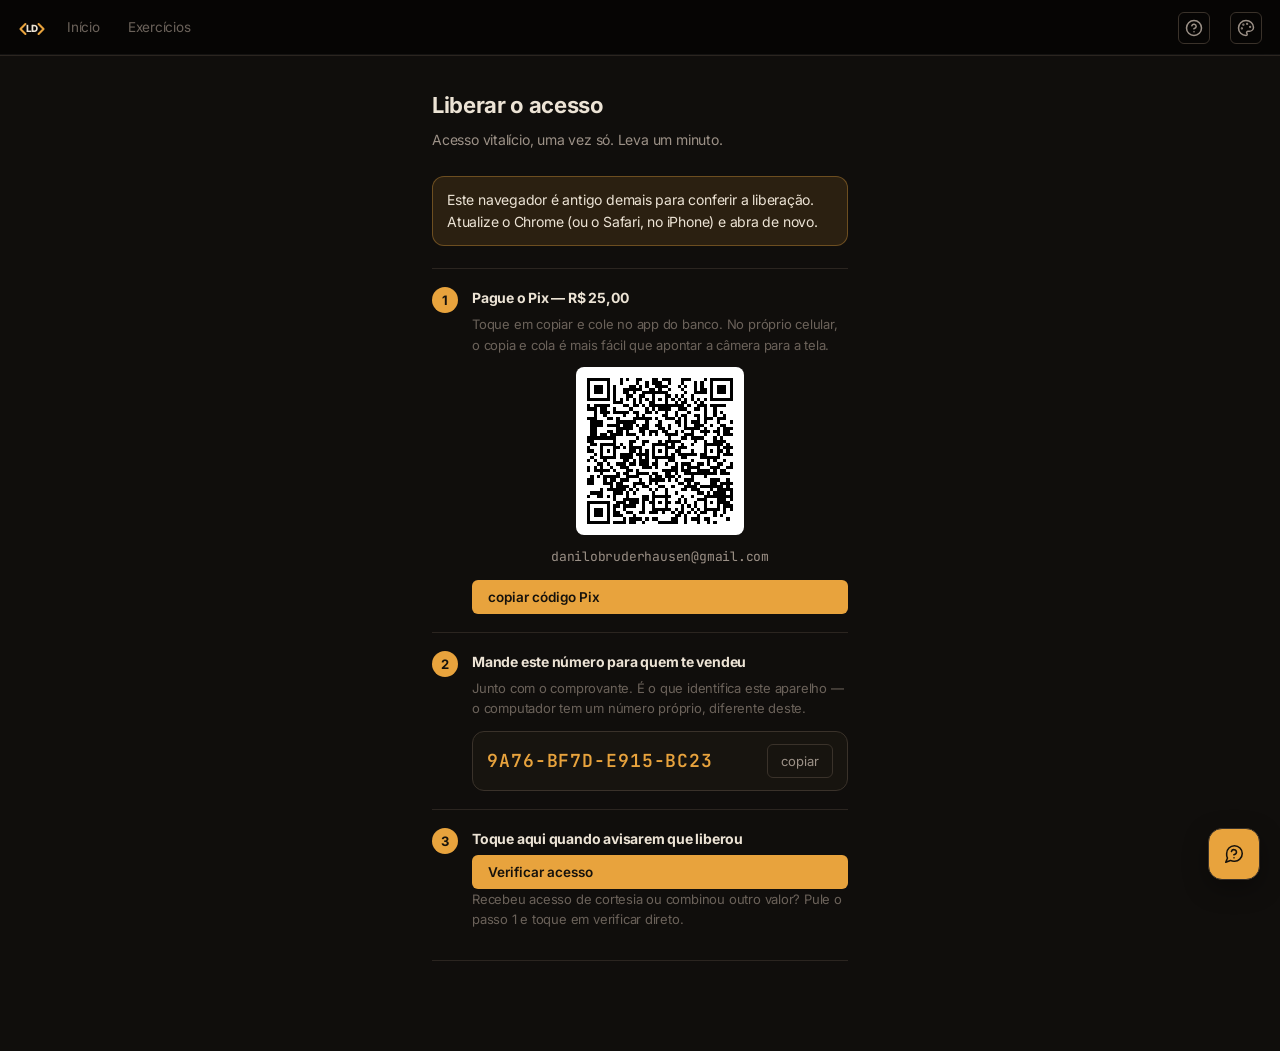
==== commit 75c9eefa: "Conteudo 2026.09.08.1351" ====
--- a/celular/index.html
+++ b/celular/index.html
@@ -9,8 +9,8 @@
     <meta name="theme-color" content="#0a0a0a" />
     <meta name="mobile-web-app-capable" content="yes" />
     <link rel="apple-touch-icon" href="./icone-192.png" />
-    <script type="module" crossorigin src="./assets/index-DiQ11lP2.js"></script>
-    <link rel="stylesheet" crossorigin href="./assets/index-CVofxtsP.css">
+    <script type="module" crossorigin src="./assets/index-Ca-_B2RV.js"></script>
+    <link rel="stylesheet" crossorigin href="./assets/index-BwCaB7SD.css">
   </head>
   <body>
     <header class="topo">
--- a/celular/assets/index-BwCaB7SD.css
+++ b/celular/assets/index-BwCaB7SD.css
@@ -0,0 +1 @@
+:root{--fundo: #000000;--gradiente-fundo: linear-gradient(180deg, #0a0a0a 0%, #000000 100%);--painel: #0a0a0a;--painel-alto: #141414;--codigo-fundo: #050505;--borda: rgba(255, 255, 255, .08);--borda-forte: rgba(255, 255, 255, .15);--borda-brilho: rgba(255, 255, 255, .4);--texto: #ededed;--texto-suave: #a1a1aa;--texto-fraco: #71717a;--acento: #ededed;--acento-tinta: #000000;--verde: #22c55e;--vermelho: #ef4444;--azul: #3b82f6;--roxo: #a855f7;--ciano: #06b6d4;--n-basico: var(--verde);--n-facil: var(--azul);--n-medio: var(--texto-suave);--n-dificil: var(--vermelho);--n-muito-dificil: var(--roxo);--mono: "JetBrains Mono Variable", "Cascadia Code", Consolas, monospace;--sans: "Inter Variable", "Segoe UI Variable Text", "Segoe UI", system-ui, sans-serif;--topo-altura: 56px;--raio: 12px;--largura: 880px}*{box-sizing:border-box}html,body{height:100%;margin:0}body{background:var(--fundo);background-attachment:fixed;color:var(--texto);font-family:var(--sans);letter-spacing:-.015em;font-size:14px;line-height:1.6;overflow-y:auto}body.sem-rolagem{overflow:hidden}a{color:inherit;text-decoration:none}h1,h2,h3{letter-spacing:-.015em}kbd{font-family:var(--mono);font-size:11px;padding:1px 5px;border:1px solid var(--borda-forte);border-bottom-width:2px;border-radius:4px;background:var(--codigo-fundo);color:var(--texto-suave)}::-webkit-scrollbar{width:11px;height:11px}::-webkit-scrollbar-thumb{background:var(--borda-forte);border-radius:6px;border:3px solid var(--fundo)}::-webkit-scrollbar-track{background:transparent}.cresce{flex:1}.oculto{display:none!important}.carregando{padding:40px 4px;color:var(--texto-fraco)}.fundo-modal{position:fixed;top:0;left:0;right:0;bottom:0;background:#0006;-webkit-backdrop-filter:blur(8px);backdrop-filter:blur(8px);z-index:100;display:grid;place-items:center;padding:20px;opacity:0;animation:fadeIn .2s forwards}@keyframes fadeIn{to{opacity:1;transform:translateY(0)}0%{opacity:0;transform:translateY(10px)}}.modal-vidro{background:#0a0a0ad9;-webkit-backdrop-filter:blur(16px);backdrop-filter:blur(16px);border:1px solid var(--borda-brilho);box-shadow:0 10px 30px #00000080,inset 0 1px #ffffff1a;border-radius:12px;padding:24px;width:340px;display:flex;flex-direction:column;gap:16px}.topo{position:sticky;top:0;z-index:30;height:var(--topo-altura);display:flex;align-items:center;gap:20px;padding:0 18px;background:#0009;-webkit-backdrop-filter:blur(12px);backdrop-filter:blur(12px);border-bottom:1px solid var(--borda);box-shadow:inset 0 -1px #ffffff0d}.marca{display:flex;align-items:center;font-family:var(--sans);font-weight:700;font-size:16px;letter-spacing:-.02em;color:var(--texto)}.marca b{color:var(--acento)}.nav{display:flex;gap:4px}.nav a{padding:6px 12px;border-radius:7px;font-size:13.5px;color:var(--texto-fraco)}.nav a:hover,.nav a.ativa{color:var(--texto);background:var(--painel-alto)}.sequencia{display:flex;align-items:center;gap:5px;font-family:var(--mono);font-size:13px;color:var(--acento);padding:4px 10px;border-radius:20px;background:color-mix(in srgb,var(--acento) 12%,transparent)}.botao-icone{display:grid;place-items:center;width:32px;height:32px;border:1px solid var(--borda-forte);border-radius:6px;background:transparent;color:var(--texto-suave);cursor:pointer}.botao-icone:hover{color:var(--acento);border-color:var(--acento)}.verificacoes-ok{margin-top:10px;border-top:1px solid var(--borda);padding-top:8px}.verificacoes-ok>summary{cursor:pointer;padding:4px 0;color:var(--texto-fraco);font-size:13px;list-style:none}.verificacoes-ok>summary::-webkit-details-marker{display:none}.verificacoes-ok>summary:before{content:"▸";display:inline-block;margin-right:6px;transition:transform .15s ease}.verificacoes-ok[open]>summary:before{transform:rotate(90deg)}.verificacoes-ok>summary:hover{color:var(--texto-suave)}.versao-atual{margin-left:2px;padding:2px 6px;border-radius:4px;background:var(--fundo-suave, rgba(255, 255, 255, .05));color:var(--texto-fraco);font-family:var(--mono);font-size:11px;letter-spacing:.02em;white-space:nowrap}[hidden]{display:none!important}.marca-ex{display:inline-grid;place-items:center;width:20px;height:20px;border-radius:5px;background:var(--fundo-suave, rgba(255, 255, 255, .05));color:var(--texto-fraco);flex-shrink:0}.cartao-ex:hover .marca-conserto,.cartao-ex:hover .marca-alternativas{color:var(--acento)}.versao-nova{width:auto;height:32px;gap:7px;grid-auto-flow:column;padding:0 11px;border-color:var(--acento);color:var(--acento);font-size:13px;text-decoration:none;white-space:nowrap}.versao-nova:hover{background:color-mix(in srgb,var(--acento) 12%,transparent)}@media(max-width:620px){.versao-nova{padding:0;width:32px}.versao-nova span{display:none}}.painel-tema{position:fixed;top:calc(var(--topo-altura) + 8px);right:14px;z-index:50;width:250px;padding:14px;background:var(--painel-alto);border:1px solid var(--borda-forte);border-radius:var(--raio);box-shadow:0 8px 24px #0000004d}.tema-titulo{font-size:11px;text-transform:uppercase;letter-spacing:.09em;color:var(--texto-fraco);margin-bottom:10px}.tema-presets{display:grid;grid-template-columns:1fr 1fr;gap:6px}.tema-opcao{display:flex;align-items:center;gap:8px;padding:7px 8px;border:1px solid var(--borda);border-radius:6px;background:transparent;color:var(--texto-suave);font-family:inherit;font-size:12.5px;cursor:pointer}.tema-opcao:hover{border-color:var(--borda-forte);color:var(--texto)}.tema-opcao.ativa{border-color:var(--acento);color:var(--texto)}.tema-amostra{display:flex;gap:2px;padding:3px;border-radius:5px;border:1px solid var(--borda-forte)}.tema-amostra i{width:5px;height:12px;border-radius:2px}.tema-linha{display:flex;align-items:center;justify-content:space-between;margin-top:14px;font-size:13px;color:var(--texto-suave)}.tema-linha input[type=color]{width:40px;height:26px;padding:0;border:1px solid var(--borda-forte);border-radius:6px;background:transparent;cursor:pointer}.tema-reset{width:100%;margin-top:10px;font-size:12.5px}.tema-reset:disabled{opacity:.4;cursor:default}.pagina{max-width:var(--largura);margin:0 auto;padding:34px 22px 90px}.voltar{display:inline-block;margin-bottom:20px;font-size:13px;color:var(--texto-fraco)}.voltar:hover{color:var(--acento)}.voltar.sem-margem{margin:0}.hero{display:flex;align-items:flex-end;justify-content:space-between;gap:30px;flex-wrap:wrap}.hero h1{font-size:27px;margin:0 0 6px}.hero-sub{margin:0;color:var(--texto-suave);max-width:60ch}.hero-sub b{color:var(--acento)}.hero-numeros{display:flex;gap:26px}.hero-numeros div{display:flex;flex-direction:column;align-items:flex-start}.hero-numeros b{font-size:24px;font-family:var(--mono);line-height:1.1}.hero-numeros span{font-size:10.5px;text-transform:uppercase;letter-spacing:.08em;color:var(--texto-fraco)}.grade-container{display:flex;flex-direction:column;gap:12px;margin:24px 0 6px;background:var(--painel);padding:16px 20px;border-radius:var(--raio);border:1px solid var(--borda);width:max-content}.grade-header{font-size:13.5px;font-weight:600;color:var(--texto);display:flex;align-items:center;gap:8px}.grade-dias{display:flex;gap:6px;flex-wrap:wrap}.grade-dias .dia{width:24px;height:24px;border-radius:4px;background:color-mix(in srgb,var(--texto) 6%,transparent);transition:transform .1s ease}.grade-dias .dia:hover{transform:scale(1.2)}.grade-dias .n1{background:color-mix(in srgb,var(--acento) 35%,transparent)}.grade-dias .n2{background:color-mix(in srgb,var(--acento) 65%,transparent)}.grade-dias .n3{background:var(--acento);box-shadow:0 0 6px color-mix(in srgb,var(--acento) 50%,transparent)}.retomar{display:flex;align-items:center;gap:12px;margin-top:22px;padding:12px 16px;border:1px solid var(--borda-forte);border-radius:var(--raio);background:var(--painel)}.retomar:hover{border-color:var(--acento)}.retomar-rot{color:var(--texto-suave);font-size:13px}.retomar-id{font-family:var(--mono);font-size:13px;color:var(--acento)}.retomar-seta{margin-left:auto;color:var(--texto-fraco)}.secao{font-size:17px;margin:44px 0 4px}.secao-sub{margin:0 0 16px;color:var(--texto-fraco);font-size:13.5px}.cursos{display:grid;gap:14px;grid-template-columns:repeat(auto-fill,minmax(330px,1fr))}.cartao-curso{display:flex;gap:16px;padding:24px;background:var(--painel);border:1px solid var(--borda);border-radius:var(--raio);transition:all .2s ease}.cartao-curso:hover{border-color:var(--borda-brilho);background:var(--painel-alto)}.cartao-curso.indisponivel{opacity:.55;cursor:default}.cartao-curso.indisponivel:hover{border-color:var(--borda);background:var(--painel)}.cartao-icone{font-size:30px;line-height:1}.cartao-corpo{flex:1;min-width:0}.cartao-corpo h3{margin:0 0 2px;font-size:17px}.cartao-sub{margin:0 0 8px;color:var(--acento);font-size:12.5px}.cartao-desc{margin:0 0 14px;color:var(--texto-suave);font-size:13px}.cartao-rodape{display:flex;justify-content:space-between;gap:10px;margin-top:9px;font-size:12.5px;color:var(--texto-fraco)}.cartao-acao{color:var(--acento)}.tag-breve{font-size:11px;padding:2px 8px;border-radius:20px;border:1px solid var(--borda-forte);color:var(--texto-fraco)}.progresso-barra{height:6px;border-radius:4px;background:color-mix(in srgb,var(--texto) 8%,transparent);overflow:hidden}.progresso-cheio{height:100%;background:var(--acento);border-radius:4px;transition:width .3s ease}.cartao-banco{display:block;padding:20px;background:var(--painel);border:1px solid var(--borda);border-radius:var(--raio)}.cartao-banco:hover{border-color:var(--acento)}.banco-topo{display:flex;justify-content:space-between;align-items:flex-start;gap:14px}.banco-topo h3{margin:0 0 2px;font-size:17px}.banco-topo p{margin:0 0 14px;color:var(--texto-suave);font-size:13px}.chips-nivel{display:flex;flex-wrap:wrap;gap:8px;margin-top:14px}.chip-nivel{display:flex;align-items:baseline;gap:7px;padding:5px 11px;border-radius:20px;font-size:12.5px;border:1px solid}.chip-nivel span{font-family:var(--mono);font-size:11.5px;opacity:.8}.chip-nivel.vazio{opacity:.4}.chip-nivel.nivel-basico{color:var(--n-basico);border-color:color-mix(in srgb,var(--n-basico) 45%,transparent);background:color-mix(in srgb,var(--n-basico) 10%,transparent)}.chip-nivel.nivel-facil{color:var(--n-facil);border-color:color-mix(in srgb,var(--n-facil) 45%,transparent);background:color-mix(in srgb,var(--n-facil) 10%,transparent)}.chip-nivel.nivel-medio{color:var(--n-medio);border-color:color-mix(in srgb,var(--n-medio) 45%,transparent);background:color-mix(in srgb,var(--n-medio) 10%,transparent)}.chip-nivel.nivel-dificil{color:var(--n-dificil);border-color:color-mix(in srgb,var(--n-dificil) 45%,transparent);background:color-mix(in srgb,var(--n-dificil) 10%,transparent)}.chip-nivel.nivel-muito-dificil{color:var(--n-muito-dificil);border-color:color-mix(in srgb,var(--n-muito-dificil) 45%,transparent);background:color-mix(in srgb,var(--n-muito-dificil) 10%,transparent)}.chip{font-size:10.5px;text-transform:uppercase;letter-spacing:.06em;padding:2px 7px;border-radius:5px;white-space:nowrap}.chip.nivel-basico{color:var(--n-basico);background:color-mix(in srgb,var(--n-basico) 15%,transparent)}.chip.nivel-facil{color:var(--n-facil);background:color-mix(in srgb,var(--n-facil) 15%,transparent)}.chip.nivel-medio{color:var(--n-medio);background:color-mix(in srgb,var(--n-medio) 15%,transparent)}.chip.nivel-dificil{color:var(--n-dificil);background:color-mix(in srgb,var(--n-dificil) 15%,transparent)}.chip.nivel-muito-dificil{color:var(--n-muito-dificil);background:color-mix(in srgb,var(--n-muito-dificil) 15%,transparent)}.marca{display:grid;place-items:center;width:17px;height:17px;flex-shrink:0;border-radius:50%;font-size:11px}.marca.feito{background:var(--verde);color:var(--fundo)}.marca.aberta{border:1.5px solid var(--borda-forte)}.cabeca-curso{display:flex;align-items:center;gap:16px}.cabeca-curso h1{margin:0 0 3px;font-size:25px}.cabeca-icone{font-size:34px}.faixa-progresso{display:flex;align-items:center;gap:14px;margin:22px 0 26px}.faixa-progresso .progresso-barra{flex:1}.faixa-progresso span{font-size:12.5px;color:var(--texto-fraco);white-space:nowrap}.faixa-progresso.compacta{margin:0;min-width:220px}.descricao-curso{margin-bottom:26px}.modulos{display:flex;flex-direction:column;gap:9px}.modulo{background:var(--painel);border:1px solid var(--borda);border-radius:var(--raio);overflow:hidden}.modulo[open]{border-color:var(--borda-forte)}.modulo.completo .modulo-codigo{color:var(--verde);border-color:color-mix(in srgb,var(--verde) 45%,transparent)}.modulo summary{display:flex;align-items:center;gap:13px;padding:15px 18px;cursor:pointer;list-style:none}.modulo summary::-webkit-details-marker{display:none}.modulo summary:hover{background:var(--painel-alto)}.modulo-codigo{font-family:var(--mono);font-size:11.5px;color:var(--acento);border:1px solid color-mix(in srgb,var(--acento) 40%,transparent);border-radius:5px;padding:1px 7px}.modulo-titulo{flex:1;font-size:15px}.modulo-contagem{font-family:var(--mono);font-size:12.5px;color:var(--texto-fraco)}.modulo-seta{color:var(--texto-fraco);font-size:11px;transition:transform .18s}.modulo[open] .modulo-seta{transform:rotate(180deg)}.modulo-corpo{padding:0 18px 15px}.modulo-resumo{margin:0 0 13px;padding-left:13px;border-left:2px solid var(--borda-forte);color:var(--texto-suave);font-size:13px}.modulo-vazio{color:var(--texto-fraco);font-size:13px;margin:0}.lista-ex{display:flex;flex-direction:column;gap:3px}.linha-ex{display:flex;align-items:center;gap:11px;padding:10px 12px;border-radius:7px;border:1px solid transparent}.linha-ex:hover{background:var(--painel-alto);border-color:var(--borda)}.linha-titulo{flex:1;font-size:13.5px}.linha-ex.feita .linha-titulo{color:var(--texto-suave)}.linha-tempo{font-size:11.5px;color:var(--texto-fraco);font-family:var(--mono)}.cabeca-banco{display:flex;align-items:flex-end;justify-content:space-between;gap:26px;flex-wrap:wrap}.cabeca-banco h1{margin:0 0 5px;font-size:25px}.filtros{display:flex;gap:14px;margin:26px 0 22px;flex-wrap:wrap;align-items:center}.abas-nivel{display:flex;gap:5px;flex-wrap:wrap}.abas-nivel button{display:flex;align-items:baseline;gap:6px;padding:6px 12px;border-radius:20px;border:1px solid var(--borda);background:transparent;color:var(--texto-fraco);font-family:inherit;font-size:12.5px;cursor:pointer}.abas-nivel button b{font-family:var(--mono);font-size:11px;opacity:.75}.abas-nivel button:hover{color:var(--texto);border-color:var(--borda-forte)}.abas-nivel button.ativa{color:var(--texto);border-color:var(--acento);background:color-mix(in srgb,var(--acento) 12%,transparent)}.abas-nivel button.nivel-basico.ativa{border-color:var(--n-basico);background:color-mix(in srgb,var(--n-basico) 12%,transparent)}.abas-nivel button.nivel-facil.ativa{border-color:var(--n-facil);background:color-mix(in srgb,var(--n-facil) 12%,transparent)}.abas-nivel button.nivel-medio.ativa{border-color:var(--n-medio);background:color-mix(in srgb,var(--n-medio) 12%,transparent)}.abas-nivel button.nivel-dificil.ativa{border-color:var(--n-dificil);background:color-mix(in srgb,var(--n-dificil) 12%,transparent)}.abas-nivel button.nivel-muito-dificil.ativa{border-color:var(--n-muito-dificil);background:color-mix(in srgb,var(--n-muito-dificil) 12%,transparent)}.busca{flex:1;min-width:200px;padding:8px 13px;border-radius:6px;border:1px solid var(--borda);background:var(--painel);color:var(--texto);font-family:inherit;font-size:13px}.busca:focus{outline:none;border-color:var(--acento)}.busca::placeholder{color:var(--texto-fraco)}.grupo-nivel{margin-bottom:34px}.titulo-grupo{display:flex;align-items:baseline;gap:10px;font-size:12px;text-transform:uppercase;letter-spacing:.09em;margin:0 0 12px;padding-bottom:8px;border-bottom:1px solid var(--borda)}.titulo-grupo span{font-size:11px;color:var(--texto-fraco);letter-spacing:0;text-transform:none}.nivel-texto-basico{color:var(--n-basico)}.nivel-texto-facil{color:var(--n-facil)}.nivel-texto-medio{color:var(--n-medio)}.nivel-texto-dificil{color:var(--n-dificil)}.nivel-texto-muito-dificil{color:var(--n-muito-dificil)}.grade-ex{display:grid;gap:10px;grid-template-columns:repeat(auto-fill,minmax(238px,1fr))}.cartao-ex{display:block;padding:16px 20px;background:var(--painel);border:1px solid var(--borda);border-left-width:2px;border-radius:var(--raio);transition:all .2s ease}.cartao-ex:hover{border-color:var(--borda-brilho);background:var(--painel-alto)}.cartao-ex.borda-basico{border-left-color:var(--n-basico)}.cartao-ex.borda-facil{border-left-color:var(--n-facil)}.cartao-ex.borda-medio{border-left-color:var(--n-medio)}.cartao-ex.borda-dificil{border-left-color:var(--n-dificil)}.cartao-ex.borda-muito-dificil{border-left-color:var(--n-muito-dificil)}.cartao-ex.feito{background:color-mix(in srgb,var(--verde) 6%,var(--painel))}.cartao-ex-topo{display:flex;align-items:center;gap:9px}.cartao-ex-topo h3{margin:0;font-size:14.5px;font-weight:600}.cartao-ex-meta{display:flex;align-items:center;gap:9px;margin-top:11px}.cartao-ex-meta .tempo{font-family:var(--mono);font-size:11px;color:var(--texto-fraco)}.tags{display:flex;flex-wrap:wrap;gap:5px;margin-top:9px}.tags span{font-size:10.5px;padding:1px 7px;border-radius:4px;color:var(--texto-fraco);background:var(--painel-alto)}.estudo{height:calc(100vh - var(--topo-altura));display:flex;flex-direction:column}.estudo-barra{display:flex;align-items:center;gap:16px;padding:0 16px;height:44px;flex-shrink:0;background:var(--painel);border-bottom:1px solid var(--borda)}.estudo-titulo{display:flex;align-items:center;gap:9px;font-size:13.5px;min-width:0}.estudo-modulo{color:var(--texto-fraco)}.estudo-modulo:after{content:" /"}.estudo-titulo b{font-weight:600}.selo-feito{font-size:12px;color:var(--verde);padding:3px 10px;border-radius:20px;background:color-mix(in srgb,var(--verde) 13%,transparent)}.selo-feito.pulsa{animation:pulsa .6s ease 2}@keyframes pulsa{50%{transform:scale(1.12);box-shadow:0 0 0 2px var(--verde)}}.placar{display:flex;align-items:baseline;gap:6px;font-family:var(--mono)}.placar-num{font-size:15px}.placar-rot{font-size:10px;text-transform:uppercase;letter-spacing:.08em;color:var(--texto-fraco)}.placar.tudo-ok .placar-num{color:var(--verde)}.placar.tem-falha .placar-num{color:var(--vermelho)}.grade-principal{flex:1;min-height:0;display:grid;grid-template-columns:minmax(320px,1fr) minmax(430px,1.25fr) minmax(340px,.95fr)}.coluna{display:flex;flex-direction:column;min-width:0;min-height:0;border-right:1px solid var(--borda)}.coluna:last-child{border-right:0}.rolagem{overflow-y:auto;min-height:0;flex:1}.coluna-aula{background:var(--painel)}.coluna-editor{background:var(--codigo-fundo)}.coluna-saida{background:var(--painel)}.vazio{padding:22px;color:var(--texto-fraco);font-size:13px}.vazio code{font-family:var(--mono);color:var(--acento)}.prosa{padding:26px 26px 90px}.prosa>*:first-child{margin-top:0}.prosa h1{font-size:21px;line-height:1.3;margin:0 0 14px}.prosa h2{font-size:12px;text-transform:uppercase;letter-spacing:.09em;color:var(--acento);margin:32px 0 10px;padding-bottom:6px;border-bottom:1px solid var(--borda)}.prosa h3{font-size:15px;margin:24px 0 6px}.prosa p,.prosa li{color:color-mix(in srgb,var(--texto) 88%,var(--texto-suave))}.prosa ul,.prosa ol{padding-left:20px}.prosa li{margin:5px 0}.prosa strong{color:var(--texto)}.prosa code{font-family:var(--mono);font-size:12.5px;background:var(--codigo-fundo);border:1px solid var(--borda);border-radius:4px;padding:1px 5px;color:var(--acento)}.prosa pre{background:var(--codigo-fundo);border:1px solid var(--borda);border-radius:var(--raio);padding:13px 15px;overflow-x:auto}.prosa pre code{background:none;border:0;padding:0;color:var(--texto);font-size:12.5px}.prosa blockquote{margin:16px 0;padding:11px 16px;border-left:3px solid var(--acento);background:color-mix(in srgb,var(--acento) 7%,transparent);color:var(--texto-suave)}.prosa blockquote p{margin:0}.prosa hr{border:0;border-top:1px solid var(--borda);margin:28px 0}.prosa a{color:var(--azul);text-decoration:underline;text-underline-offset:3px}.prosa table{border-collapse:collapse;width:100%;margin:16px 0;font-size:13px}.prosa th,.prosa td{border:1px solid var(--borda);padding:6px 11px;text-align:left}.prosa th{background:var(--painel-alto);color:var(--texto-suave);font-size:12px}.barra{height:34px;display:flex;align-items:center;gap:10px;padding:0 14px;background:var(--painel);border-bottom:1px solid var(--borda);flex-shrink:0}.arquivo{font-family:var(--mono);font-size:12px;color:var(--texto-suave)}.dica-atalho{margin-left:auto;font-size:11.5px;color:var(--texto-fraco);font-family:var(--mono)}.dica-atalho.trabalhando{color:var(--acento)}.dica-atalho.ruim{color:var(--vermelho)}.editor{flex:1;min-height:0;overflow:hidden}.cm-editor{height:100%}.cm-scroller{font-family:var(--mono)!important;font-size:13.5px;line-height:1.65}.cabeca-curso{display:flex;align-items:center;gap:20px;margin:30px 0}.cabeca-curso-acao{margin-left:auto;display:flex;align-items:center;gap:10px}.botao-reiniciar-curso{white-space:nowrap}.botao-reiniciar-curso:hover{color:var(--vermelho);border-color:var(--vermelho)}.acoes{display:flex;align-items:center;gap:10px;padding:10px 14px;background:var(--painel);border-top:1px solid var(--borda);flex-shrink:0}.botao-principal{display:inline-flex;align-items:center;gap:9px;background:var(--acento);color:var(--acento-tinta);border:0;border-radius:6px;padding:9px 16px;font-family:inherit;font-size:13.5px;font-weight:600;cursor:pointer}.botao-principal:hover:not(:disabled){filter:brightness(1.1)}.botao-principal:disabled{opacity:.5;cursor:wait}.botao-principal .seta{font-size:11px}.botao-principal kbd{background:color-mix(in srgb,var(--acento-tinta) 18%,transparent);border-color:color-mix(in srgb,var(--acento-tinta) 22%,transparent);color:var(--acento-tinta)}.botao-fantasma{background:none;border:1px solid var(--borda-forte);color:var(--texto-suave);border-radius:6px;padding:8px 13px;font-family:inherit;font-size:13px;cursor:pointer}.botao-fantasma:hover{color:var(--texto);border-color:var(--texto-fraco)}.abas{display:flex;gap:2px;padding:0 10px;background:var(--painel);border-bottom:1px solid var(--borda);flex-shrink:0}.abas button{background:none;border:0;border-bottom:2px solid transparent;color:var(--texto-fraco);padding:10px 12px;font-family:inherit;font-size:12.5px;cursor:pointer}.abas button:hover{color:var(--texto-suave)}.abas button.ativa{color:var(--texto);border-bottom-color:var(--acento)}.painel{padding:16px}.resumo{display:flex;align-items:center;gap:12px;padding:12px 14px;border-radius:var(--raio);margin-bottom:14px;border:1px solid var(--borda-forte);background:var(--painel-alto)}.resumo.tudo-ok{border-color:color-mix(in srgb,var(--verde) 45%,transparent);background:color-mix(in srgb,var(--verde) 9%,var(--painel-alto))}.resumo-icone{font-size:19px;line-height:1}.resumo-texto{font-size:13.5px}.resumo-texto b{display:block;font-size:14.5px}.resumo.tudo-ok .resumo-texto b{color:var(--verde)}.resumo-sub{color:var(--texto-fraco);font-size:12px}.teste{display:flex;gap:10px;padding:9px 11px;border-radius:7px;margin-bottom:5px;background:var(--painel-alto);border:1px solid transparent;align-items:flex-start}.teste.falha{border-color:color-mix(in srgb,var(--vermelho) 35%,transparent);background:color-mix(in srgb,var(--vermelho) 7%,var(--painel-alto))}.teste .icone{font-family:var(--mono);font-weight:700;line-height:1.5;flex-shrink:0}.teste.ok .icone{color:var(--verde)}.teste.falha .icone{color:var(--vermelho)}.teste .corpo{min-width:0;flex:1}.teste code.expr{font-family:var(--mono);font-size:12.5px;color:var(--texto);word-break:break-word}.teste.ok code.expr{color:var(--texto-suave)}.comparacao{display:flex;flex-wrap:wrap;gap:6px 16px;margin-top:7px;font-family:var(--mono);font-size:12px;color:var(--texto-fraco)}.comparacao b{font-weight:600;padding:0 5px;border-radius:3px}.comparacao .esperado b{color:var(--verde);background:color-mix(in srgb,var(--verde) 13%,transparent)}.comparacao .obtido b{color:var(--vermelho);background:color-mix(in srgb,var(--vermelho) 13%,transparent)}.erro-bloco{border:1px solid color-mix(in srgb,var(--vermelho) 40%,transparent);border-radius:var(--raio);overflow:hidden}.erro-cabeca{background:color-mix(in srgb,var(--vermelho) 14%,var(--painel-alto));padding:10px 13px;font-size:13px;font-weight:600;color:var(--vermelho)}.erro-corpo{margin:0;padding:13px;font-family:var(--mono);font-size:12px;line-height:1.55;white-space:pre-wrap;word-break:break-word;color:var(--texto-suave);background:var(--codigo-fundo)}.erro-corpo .lin-erro{color:var(--vermelho)}.erro-corpo .lin-nota{color:var(--azul)}.palco-grade{display:flex;justify-content:center;padding:6px 0 18px}.palco-grade canvas{image-rendering:pixelated;border:1px solid var(--borda-forte);border-radius:4px;background:var(--codigo-fundo);max-width:100%}.aviso-fora{margin-bottom:12px;padding:9px 12px;border-radius:7px;font-size:12.5px;color:var(--texto);background:color-mix(in srgb,var(--acento) 11%,transparent);border:1px solid color-mix(in srgb,var(--acento) 34%,transparent)}.aviso-fora code{font-family:var(--mono);color:var(--acento)}.titulo-secao{font-size:11px;text-transform:uppercase;letter-spacing:.09em;color:var(--texto-fraco);margin:4px 0 9px}.variaveis{display:flex;flex-direction:column;gap:5px}.var-linha{display:flex;align-items:center;gap:10px;background:var(--painel-alto);border:1px solid var(--borda);border-radius:7px;padding:7px 11px;font-family:var(--mono);font-size:12.5px}.var-nome{color:var(--roxo)}.var-igual{color:var(--texto-fraco)}.var-valor{color:var(--texto);margin-left:auto}.saida-crua{margin:0;font-family:var(--mono);font-size:12.5px;line-height:1.6;white-space:pre-wrap;word-break:break-word;color:var(--texto-suave)}.saida-crua .stderr{color:var(--vermelho)}.pagina-aula{display:flex;flex-direction:column;align-items:center}.aula-cabeca{position:sticky;top:0;z-index:20;width:100%;padding:12px 20px 0;background:color-mix(in srgb,var(--fundo) 88%,transparent);-webkit-backdrop-filter:blur(12px);backdrop-filter:blur(12px);border-bottom:1px solid var(--borda)}.aula-cabeca-linha{display:flex;align-items:center;gap:16px;width:100%;max-width:760px;margin:0 auto}.aula-cabeca .voltar{margin:0;flex:none}.aula-cabeca-meio{display:flex;align-items:baseline;gap:10px;min-width:0;flex:1;justify-content:center}.aula-codigo{font-family:var(--mono);font-size:12px;color:var(--acento-tinta, var(--fundo));background:var(--acento);padding:2px 7px;border-radius:5px;flex:none}.aula-nome{font-weight:600;color:var(--texto);white-space:nowrap;overflow:hidden;text-overflow:ellipsis}.aula-posicao{font-size:12px;color:var(--texto-fraco);white-space:nowrap;flex:none}.aula-contador{font-size:13px;color:var(--texto-fraco);font-variant-numeric:tabular-nums;flex:none}.aula-trilha{display:flex;gap:4px;width:100%;max-width:760px;margin:12px auto 0;padding-bottom:10px}.passo-marca{flex:1;height:4px;min-width:6px;padding:0;border:0;border-radius:2px;background:var(--borda);cursor:pointer;transition:background .25s ease,transform .15s ease}.passo-marca:disabled{cursor:default}.passo-marca.feito{background:var(--verde)}.passo-marca.atual{background:var(--acento)}.passo-marca:not(:disabled):hover{transform:scaleY(2)}.aula-container{width:100%;max-width:760px;padding:28px 20px 80px}.aula-passo-titulo{margin:0 0 6px;font-size:12px;letter-spacing:.08em;text-transform:uppercase;color:var(--texto-fraco)}.aula-aviso-revisao{display:flex;align-items:center;gap:8px;margin:0 0 20px;padding:10px 14px;font-size:14px;color:var(--texto-suave);background:color-mix(in srgb,var(--verde) 10%,transparent);border:1px solid color-mix(in srgb,var(--verde) 30%,transparent);border-radius:var(--raio)}.aula-aviso-revisao svg{color:var(--verde);flex:none}.aula-nav-dica{font-size:13px;color:var(--texto-fraco);text-align:center;flex:1}.aula-fim{margin-top:40px;padding:22px;border:1px solid color-mix(in srgb,var(--verde) 35%,transparent);background:color-mix(in srgb,var(--verde) 8%,transparent);border-radius:var(--raio)}.aula-fim h3{display:flex;align-items:center;gap:8px;margin:0 0 8px;color:var(--texto)}.aula-fim h3 svg{color:var(--verde)}.aula-fim p{margin:0 0 18px;color:var(--texto-suave)}.aula-fim-acoes{display:flex;gap:10px;flex-wrap:wrap}.leitura-focada{font-size:17px;line-height:1.8;color:var(--texto-suave);min-height:200px}.leitura-focada h1,.leitura-focada h2,.leitura-focada h3{color:var(--texto);letter-spacing:-.02em}.leitura-focada h2{font-size:24px;margin-top:0;padding-bottom:12px;border-bottom:1px solid var(--borda)}.aula-navegacao{display:flex;justify-content:space-between;align-items:center;margin-top:48px;padding-top:32px;border-top:1px solid var(--borda);gap:16px}.aula-btn-nav{padding:14px 28px;border:1px solid var(--borda);background:transparent;color:var(--texto-suave);font-family:var(--sans);font-size:15px;font-weight:500;border-radius:var(--raio);cursor:pointer;transition:all .2s ease}.aula-btn-nav:hover:not(:disabled){border-color:var(--borda-brilho);color:var(--texto);background:var(--painel-alto)}.aula-btn-nav:disabled{opacity:.25;cursor:not-allowed}.aula-btn-proximo{margin-left:auto}.aula-btn-concluir{background:var(--texto);color:var(--fundo);border-color:var(--texto);font-weight:600}.aula-btn-concluir:hover:not(:disabled){background:#fff;color:var(--fundo);border-color:#fff;box-shadow:0 4px 12px #0000004d;border-color:var(--borda-forte)}.botao-proximo-gigante{display:inline-flex;align-items:center;padding:16px 28px;background:var(--texto);color:var(--fundo);font-weight:600;font-size:15px;border-radius:var(--raio);text-decoration:none;transition:all .2s ease}.botao-proximo-gigante:hover{background:#fff;transform:translateY(-1px);box-shadow:0 4px 12px #0000004d;border-color:var(--borda-forte)}.painel-jogo{display:flex;flex-direction:column;min-height:0;padding:0}.painel-jogo.oculto{display:none}.jogo-area{flex:1;min-height:0;background:#000;display:flex}.tela-jogo{flex:1;width:100%;border:0;display:block;background:#000}.jogo-rodape{display:flex;align-items:center;gap:10px;padding:10px 14px;border-top:1px solid var(--borda);background:var(--painel-alto);flex-shrink:0}.jogo-dica{font-size:12.5px;color:var(--texto-fraco);flex:1}.jogo-feito{font-size:12.5px;color:var(--verde);flex:1}.jogo-rodape .botao-principal{padding:7px 14px;font-size:13px}.jogo-rodape .botao-fantasma{padding:6px 12px;font-size:12.5px}#tutor-flutuante{position:fixed;right:20px;bottom:20px;z-index:60;display:flex;flex-direction:column;align-items:flex-end;gap:12px}.tf-botao{width:52px;height:52px;border-radius:14px;border:1px solid var(--borda-forte);background:var(--acento);color:var(--acento-tinta);display:grid;place-items:center;cursor:pointer;box-shadow:0 8px 24px #00000059;transition:transform .15s,filter .15s}.tf-botao:hover{transform:translateY(-2px);filter:brightness(1.08)}#tutor-flutuante.aberto .tf-botao{transform:scale(.92);opacity:.85}.tf-janela{width:min(420px,calc(100vw - 40px));height:min(560px,calc(100vh - 130px));display:flex;flex-direction:column;background:var(--painel);border:1px solid var(--borda-forte);border-radius:14px;overflow:hidden;box-shadow:0 20px 60px #00000080}.tf-janela[hidden]{display:none!important}.tf-topo{display:flex;align-items:center;gap:9px;padding:11px 13px;border-bottom:1px solid var(--borda);background:var(--painel-alto);flex-shrink:0}.tf-titulo{font-size:13.5px;font-weight:600}.tf-selo{font-size:10px;color:var(--texto-fraco);border:1px solid var(--borda-forte);border-radius:20px;padding:1px 8px}.tf-selo:empty{display:none}.tf-limpar{margin-left:auto;background:none;border:0;color:var(--texto-fraco);font-family:inherit;font-size:12px;cursor:pointer}.tf-limpar:hover{color:var(--texto)}.tf-fechar{background:none;border:0;color:var(--texto-fraco);font-size:15px;cursor:pointer;line-height:1;padding:0 2px}.tf-fechar:hover{color:var(--texto)}.tf-conversa{flex:1;min-height:0;overflow-y:auto;padding:14px;display:flex;flex-direction:column;gap:10px}.tf-vazio{color:var(--texto-suave);font-size:13px}.tf-vazio p{margin:0 0 9px}.tf-vazio b{color:var(--texto)}.tf-sugestoes{display:flex;flex-wrap:wrap;gap:6px;margin-top:14px}.tf-sugestoes button{padding:6px 11px;border-radius:20px;border:1px solid var(--borda-forte);background:transparent;color:var(--texto-suave);font-family:inherit;font-size:12px;cursor:pointer}.tf-sugestoes button:hover{color:var(--acento);border-color:var(--acento)}.tf-msg{max-width:92%;font-size:13.5px}.tf-aluno{align-self:flex-end;background:color-mix(in srgb,var(--acento) 16%,transparent);border:1px solid color-mix(in srgb,var(--acento) 32%,transparent);border-radius:12px 12px 3px;padding:8px 12px;white-space:pre-wrap;word-break:break-word}.tf-tutor{align-self:flex-start;background:var(--painel-alto);border:1px solid var(--borda);border-radius:12px 12px 12px 3px;padding:4px 13px;width:92%}.tf-pensando{color:var(--texto-fraco);padding:9px 13px;font-style:italic}.tf-corpo{padding:0;font-size:13.5px}.tf-corpo>*:first-child{margin-top:0}.tf-corpo>*:last-child{margin-bottom:0}.tf-corpo h1,.tf-corpo h2,.tf-corpo h3{font-size:13.5px;margin:12px 0 5px;border:0;padding:0;text-transform:none;letter-spacing:0;color:var(--acento)}.tf-corpo p{margin:0 0 8px}.tf-corpo pre{padding:9px 11px;margin:8px 0}.tf-corpo pre code{font-size:11.5px}.tf-corpo table{font-size:12px}.tf-fontes{display:flex;flex-wrap:wrap;gap:6px;margin:4px 0 9px}.tf-fontes a{font-size:11px;padding:2px 8px;border-radius:20px;border:1px solid var(--borda-forte);color:var(--texto-fraco)}.tf-fontes a:hover{color:var(--acento);border-color:var(--acento)}.tf-forma{display:flex;gap:7px;padding:11px;border-top:1px solid var(--borda);background:var(--painel-alto);flex-shrink:0}.tf-forma input{flex:1;min-width:0;padding:9px 13px;border-radius:20px;border:1px solid var(--borda);background:var(--codigo-fundo);color:var(--texto);font-family:inherit;font-size:13px}.tf-forma input:focus{outline:none;border-color:var(--acento)}.tf-forma input::placeholder{color:var(--texto-fraco)}.tf-forma button{width:36px;height:36px;flex-shrink:0;border-radius:50%;border:0;background:var(--acento);color:var(--acento-tinta);font-size:16px;cursor:pointer}.tf-forma button:hover{filter:brightness(1.1)}@media(max-width:520px){#tutor-flutuante{right:12px;bottom:12px}.tf-janela{height:min(70vh,calc(100vh - 110px))}}.dica-cartao{border:1px solid var(--borda);border-left:3px solid var(--acento);border-radius:var(--raio);background:var(--painel-alto);padding:12px 14px;margin-bottom:10px}.dica-topo{display:flex;align-items:center;gap:8px;margin-bottom:6px}.dica-nivel{font-size:10.5px;text-transform:uppercase;letter-spacing:.08em;color:var(--acento)}.dica-fonte{font-size:10px;padding:1px 7px;border-radius:20px;color:var(--texto-fraco);border:1px solid var(--borda-forte)}.dica-corpo{padding:0;font-size:13.5px}.dica-corpo>*:first-child{margin-top:0}.dica-corpo>*:last-child{margin-bottom:0}.dica-corpo p{margin:0 0 8px}.tutor-acoes{margin:4px 0 14px}.tutor-acoes .botao-fantasma{width:100%}.dica-fim{padding:11px 13px;border-radius:var(--raio);border:1px dashed var(--borda-forte);color:var(--texto-fraco);font-size:13px}.tutor-pergunta{display:flex;gap:7px}.tutor-pergunta input{flex:1;min-width:0;padding:8px 12px;border-radius:8px;border:1px solid var(--borda);background:var(--codigo-fundo);color:var(--texto);font-family:inherit;font-size:13px}.tutor-pergunta input:focus{outline:none;border-color:var(--acento)}.tutor-pergunta input::placeholder{color:var(--texto-fraco)}.mini-ex-input{background:var(--codigo-fundo);border:1px dashed var(--borda-forte);color:var(--texto);font-family:var(--mono);font-size:15px;padding:2px 8px;border-radius:4px;min-width:70px;text-align:center;transition:border-color .2s ease,color .2s ease,background .2s ease;outline:none;margin:0 4px}.mini-ex-input:focus{border-style:solid;border-color:var(--acento);box-shadow:0 0 0 1px var(--acento)}.mini-ex-input.certo{border-style:solid;border-color:var(--verde);color:var(--verde);background:var(--codigo-fundo)}.mini-ex-input.errado{border-style:solid;border-color:var(--vermelho);color:var(--vermelho);background:var(--codigo-fundo)}.prosa pre:has(.mini-ex-input){border:none;background:transparent;padding:0}.mini-ex-aviso{display:inline-flex;align-items:center;gap:6px;margin-left:8px;padding:3px 10px;border:1px solid var(--acento);border-radius:20px;background:color-mix(in srgb,var(--acento) 12%,transparent);color:var(--texto);font-family:var(--sans);font-size:12px;line-height:1.5;vertical-align:middle;animation:fadeIn .35s ease}.mini-ex-aviso kbd{padding:1px 6px;border:1px solid var(--borda-forte);border-bottom-width:2px;border-radius:4px;background:var(--codigo-fundo);font-family:var(--mono);font-size:11px}.mini-ex-revelar{margin-left:6px;padding:2px 9px;border:1px solid var(--borda-forte);border-radius:20px;background:transparent;color:var(--texto-fraco);font-family:var(--sans);font-size:11.5px;cursor:pointer;vertical-align:middle}.mini-ex-revelar:hover{color:var(--acento);border-color:var(--acento)}.desabilitado{pointer-events:none;opacity:.4;cursor:not-allowed}@media(max-width:1100px){.grade-principal{grid-template-columns:1fr 1fr;grid-template-rows:1fr 1fr}.coluna-aula{grid-column:1 / -1;border-right:0;border-bottom:1px solid var(--borda);max-height:34vh}}.editar-nome{cursor:pointer}.editar-nome .icone-editar{opacity:.5;vertical-align:baseline;margin-left:8px;transition:opacity .15s ease}.editar-nome:hover .icone-editar{opacity:1}.modal-tutorial{max-width:560px;width:min(560px,calc(100vw - 32px))}.tut-topo{display:flex;align-items:center;justify-content:space-between;margin-bottom:14px}.tut-contagem{font-size:12px;color:var(--texto-fraco);letter-spacing:.04em}.tut-pular{border:none;background:transparent;color:var(--texto-fraco);font-family:var(--sans);font-size:13px;cursor:pointer;padding:4px 8px;border-radius:6px}.tut-pular:hover{color:var(--texto);background:var(--codigo-fundo)}.tut-titulo{margin:0 0 12px;font-size:21px;font-weight:600;color:var(--texto)}.tut-corpo{color:var(--texto-suave);font-size:14.5px;line-height:1.65;min-height:232px}.tut-corpo p{margin:0 0 12px}.tut-corpo ul{margin:0 0 12px;padding-left:20px}.tut-corpo li{margin-bottom:5px}.tut-corpo b{color:var(--texto)}.tut-corpo code{font-family:var(--mono);font-size:13px;background:var(--codigo-fundo);padding:1px 5px;border-radius:4px}.tut-corpo kbd{padding:1px 6px;border:1px solid var(--borda-forte);border-bottom-width:2px;border-radius:4px;background:var(--codigo-fundo);font-family:var(--mono);font-size:11.5px}.tut-exemplo{display:flex;flex-wrap:wrap;align-items:center;gap:6px;padding:12px 14px;border:1px solid var(--borda);border-radius:8px;background:var(--codigo-fundo)}.tut-exemplo .mini-ex-input{pointer-events:none}.tut-bolinhas{display:flex;justify-content:center;gap:6px;margin:18px 0 16px}.tut-bolinha{width:6px;height:6px;border-radius:50%;background:var(--borda-forte);transition:background .2s ease,width .2s ease}.tut-bolinha.ativa{width:18px;border-radius:3px;background:var(--acento)}.tut-acoes{display:flex;gap:10px}.tut-acoes button{flex:1;padding:11px;border-radius:8px;font-size:14.5px;font-weight:500}.tut-acoes button:disabled{opacity:.35;cursor:not-allowed}.botao-tutorial{display:inline-flex;align-items:center;gap:8px;margin:18px 0 26px;padding:9px 15px;border:1px solid var(--borda);border-radius:20px;background:transparent;color:var(--texto-suave);font-family:var(--sans);font-size:13.5px;cursor:pointer;transition:color .2s ease,border-color .2s ease}.botao-tutorial:hover{color:var(--acento);border-color:var(--acento)}.projeto{display:flex;flex-direction:column;height:100vh;min-height:0}.grade-projeto{flex:1;min-height:0;display:grid;grid-template-columns:minmax(330px,1.05fr) minmax(430px,1.2fr) minmax(340px,1fr)}.coluna-guia{background:var(--painel)}.projeto-etapas-contagem{font-size:12.5px;color:var(--texto-suave);margin-right:12px;white-space:nowrap}.etapa{padding:16px 20px;border-bottom:1px solid var(--borda);transition:opacity .2s ease}.etapa.feita{opacity:.5}.etapa.feita .etapa-corpo{display:none}.etapa-topo{display:flex;align-items:flex-start;gap:10px}.etapa-topo h3{margin:0;font-size:15px;font-weight:600;color:var(--texto);line-height:1.4}.etapa.feita .etapa-topo h3{text-decoration:line-through}.etapa-marca{flex-shrink:0;margin-top:2px;cursor:pointer}.etapa-marca input{display:none}.etapa-marca span{display:block;width:17px;height:17px;border:1.5px solid var(--borda-forte);border-radius:5px;transition:background .15s ease,border-color .15s ease}.etapa-marca input:checked+span{background:var(--verde);border-color:var(--verde);background-image:linear-gradient(45deg,transparent 45%,var(--painel) 45%,var(--painel) 55%,transparent 55%),linear-gradient(-45deg,transparent 45%,var(--painel) 45%,var(--painel) 55%,transparent 55%);background-size:60% 2px,60% 2px;background-position:20% 62%,20% 62%;background-repeat:no-repeat}.etapa-corpo{margin-top:10px;padding-left:27px;font-size:14px}.etapa-corpo p{margin:0 0 9px}.etapa-corpo ul{margin:0 0 9px;padding-left:18px}.etapa-corpo li{margin-bottom:4px}.etapa-pronto{margin:10px 0 0 27px;padding:9px 12px;border-left:3px solid var(--acento);border-radius:0 6px 6px 0;background:color-mix(in srgb,var(--acento) 9%,transparent);font-size:13px;color:var(--texto-suave)}.etapa-pronto b{color:var(--texto)}.abas-arquivos{display:flex;align-items:stretch;gap:2px;padding:0 6px;background:var(--painel);border-bottom:1px solid var(--borda);overflow-x:auto;min-height:38px}.aba-arquivo{display:inline-flex;align-items:center;gap:7px;padding:0 12px;border:0;border-bottom:2px solid transparent;background:transparent;color:var(--texto-fraco);font-family:var(--mono);font-size:12.5px;white-space:nowrap;cursor:pointer}.aba-arquivo:hover{color:var(--texto-suave)}.aba-arquivo.ativa{color:var(--texto);border-bottom-color:var(--acento);background:var(--codigo-fundo)}.aba-x{opacity:0;padding:0 3px;border-radius:4px;font-size:15px;line-height:1;transition:opacity .15s ease,color .15s ease}.aba-arquivo:hover .aba-x{opacity:.55}.aba-x:hover{opacity:1;color:var(--vermelho)}.aba-mais{padding:0 11px;border:0;background:transparent;color:var(--texto-fraco);font-size:17px;line-height:1;cursor:pointer}.aba-mais:hover{color:var(--acento)}.aba-recursos{margin-left:auto;align-self:center;padding:2px 9px;border:1px solid var(--borda);border-radius:20px;color:var(--texto-fraco);font-size:11px;white-space:nowrap;cursor:help}.erro-compilacao{padding:20px;overflow-y:auto;height:100%}.erro-compilacao h3{margin:0 0 12px;font-size:15px;color:var(--vermelho)}.erro-saida{margin:0;padding:12px;border-radius:8px;background:var(--codigo-fundo);font-family:var(--mono);font-size:12px;line-height:1.65;white-space:pre-wrap;word-break:break-word}.erro-linha{display:block}.erro-local{color:var(--acento);text-decoration:underline;text-underline-offset:2px;cursor:pointer}.erro-tipo{color:var(--vermelho);margin:0 4px 0 3px}.erro-dica{margin:14px 0 0;font-size:12.5px;color:var(--texto-suave);line-height:1.6}@media(max-width:1200px){.grade-projeto{grid-template-columns:1fr 1fr;grid-template-rows:1fr 1fr}.coluna-guia{grid-column:1 / -1;max-height:34vh}}.alternativas{margin:20px 0;padding:16px 18px;border:1px solid var(--borda-forte);border-left:3px solid var(--acento);border-radius:var(--raio);background:var(--painel-alto)}.alt-pergunta{margin:0 0 12px;font-weight:600}.alt-lista{list-style:none;margin:0;padding:0;display:flex;flex-direction:column;gap:6px}.alt-opcao{display:flex;align-items:baseline;gap:10px;width:100%;padding:9px 12px;border:1px solid var(--borda);border-radius:8px;background:var(--codigo-fundo);color:var(--texto);font-family:inherit;font-size:14px;line-height:1.5;text-align:left;cursor:pointer;transition:border-color .15s ease,background .15s ease}.alt-opcao:hover:not(:disabled){border-color:var(--borda-forte)}.alt-opcao:disabled{cursor:default;opacity:.75}.alt-letra{flex-shrink:0;width:20px;height:20px;display:grid;place-items:center;border-radius:50%;border:1px solid var(--borda-forte);font-family:var(--mono);font-size:11px;color:var(--texto-suave)}.alt-texto code{font-size:.92em}.alt-opcao.certa{border-color:var(--verde);background:color-mix(in srgb,var(--verde) 10%,var(--codigo-fundo));opacity:1}.alt-opcao.certa .alt-letra{border-color:var(--verde);color:var(--verde)}.alt-opcao.errada{border-color:var(--vermelho);background:color-mix(in srgb,var(--vermelho) 8%,var(--codigo-fundo))}.alt-opcao.errada .alt-letra{border-color:var(--vermelho);color:var(--vermelho)}.alt-retorno{margin:12px 0 0;padding-left:12px;border-left:2px solid var(--borda-forte);font-size:13.5px;color:var(--texto-suave)}.alt-retorno.bom{border-left-color:var(--verde);color:var(--texto)}.painel-suporte{width:320px;max-height:calc(100vh - var(--topo-altura) - 24px);overflow-y:auto}.suporte-bloco+.suporte-bloco{margin-top:14px;padding-top:14px;border-top:1px solid var(--borda)}.suporte-nome{font-weight:600;font-size:13px;margin-bottom:4px}.suporte-dica{font-size:12px;line-height:1.45;color:var(--texto-suave);margin:0 0 8px}.suporte-botoes{display:flex;flex-wrap:wrap;gap:6px;align-items:center}.suporte-envios{display:contents}.suporte-texto{width:100%;box-sizing:border-box;margin-bottom:8px;padding:7px 9px;font:inherit;font-size:12px;color:var(--texto);background:var(--codigo-fundo);border:1px solid var(--borda);border-radius:6px;resize:vertical}.suporte-recado{margin-top:8px;font-size:12px;line-height:1.4;color:var(--verde)}.suporte-recado.ruim{color:var(--vermelho)}:root[data-claro=true]{--fundo-suave: rgba(0, 0, 0, .05)}:root[data-claro=true] .topo{background:#ffffffb8;box-shadow:inset 0 -1px #0000000a}:root[data-claro=true] .botao-icone{background:#00000008;color:var(--texto)}:root[data-claro=true] .botao-icone:hover{background:#0000000f;color:var(--acento)}:root[data-claro=true] .fundo-modal{background:#28221a47}:root[data-claro=true] .modal-vidro{background:#fffdf8eb;box-shadow:0 10px 30px #28221a2e,inset 0 1px #fff9}:root[data-claro=true] .painel-tema,:root[data-claro=true] .painel-suporte{box-shadow:0 8px 24px #28221a24}.curso-painel{display:grid;gap:18px;padding:22px;margin:20px 0 28px;background:var(--painel);border:1px solid var(--borda);border-radius:var(--raio)}.curso-painel-numeros{display:flex;align-items:center;gap:22px}.curso-painel-pct{display:flex;flex-direction:column;align-items:center;line-height:1.1;flex:none;min-width:76px}.curso-painel-pct b{font-size:34px;font-weight:700;color:var(--acento);font-variant-numeric:tabular-nums}.curso-painel-pct span{font-size:11px;letter-spacing:.08em;text-transform:uppercase;color:var(--texto-fraco)}.curso-painel-detalhe{flex:1;min-width:0}.curso-painel-detalhe p{margin:10px 0 0;font-size:13px;color:var(--texto-suave)}.curso-painel-detalhe b{color:var(--texto)}.botao-continuar{display:grid;grid-template-columns:1fr auto;grid-template-rows:auto auto;align-items:center;gap:2px 16px;width:100%;padding:16px 22px;text-align:left}.continuar-rot{grid-column:1;font-size:12px;letter-spacing:.06em;text-transform:uppercase;opacity:.7}.continuar-alvo{grid-column:1;font-size:16px;font-weight:600;overflow:hidden;text-overflow:ellipsis;white-space:nowrap}.continuar-seta{grid-column:2;grid-row:1 / 3}.curso-painel-acoes{display:flex;gap:10px;flex-wrap:wrap}.secoes-curso{display:grid;gap:34px}.secao-curso-topo{display:flex;align-items:flex-start;gap:14px;margin-bottom:12px}.secao-curso-num{display:grid;place-items:center;width:30px;height:30px;flex:none;border-radius:50%;border:1px solid var(--borda-forte);font-size:13px;font-weight:600;color:var(--texto-suave)}.secao-curso.completa .secao-curso-num{background:var(--verde);border-color:var(--verde);color:var(--fundo)}.secao-curso-info{flex:1;min-width:0}.secao-curso-info h2{margin:0;font-size:19px;letter-spacing:-.01em;color:var(--texto)}.secao-curso-info p{margin:4px 0 0;font-size:14px;color:var(--texto-fraco)}.secao-curso-conta{flex:none;font-size:13px;color:var(--texto-fraco);font-variant-numeric:tabular-nums}.secao-curso .progresso-barra{margin-bottom:14px}.linha-aula .linha-titulo{display:inline-flex;align-items:center;gap:8px;font-weight:500}.linha-aula svg{color:var(--texto-fraco);flex:none}.chip-aula{background:color-mix(in srgb,var(--azul) 16%,transparent);color:var(--azul)}.chip-conserto{background:color-mix(in srgb,var(--texto-suave) 16%,transparent);color:var(--texto-suave)}.linha-ex.atual{border-left:3px solid var(--acento);background:var(--painel-alto)}@media(max-width:640px){.aula-posicao,.aula-nome{display:none}.aula-cabeca-meio{justify-content:flex-start}.aula-navegacao{flex-wrap:wrap}.aula-nav-dica{order:3;width:100%;flex:none}.aula-btn-nav{flex:1;padding:14px 16px}.curso-painel-numeros{flex-direction:column;align-items:stretch;gap:12px}.curso-painel-pct{flex-direction:row;align-items:baseline;gap:8px}.curso-painel-pct b{font-size:26px}}.alerta{margin:26px 0;padding:16px 18px;border-left:3px solid var(--borda-forte);border-radius:0 var(--raio) var(--raio) 0;background:var(--painel-alto);color:var(--texto-suave)}.alerta p{margin:0}.alerta p+p{margin-top:10px}.alerta-rotulo{font-size:11px;font-weight:700;letter-spacing:.09em;text-transform:uppercase;color:var(--texto-fraco);margin-bottom:8px!important}.alerta-tip{border-left-color:var(--verde)}.alerta-tip .alerta-rotulo{color:var(--verde)}.alerta-note,.alerta-important{border-left-color:var(--azul)}.alerta-note .alerta-rotulo,.alerta-important .alerta-rotulo{color:var(--azul)}.alerta-warning,.alerta-caution{border-left-color:var(--acento)}.alerta-warning .alerta-rotulo,.alerta-caution .alerta-rotulo{color:var(--acento)}.alerta-senior{border:1px solid var(--borda-forte);border-left:3px solid var(--acento);background:color-mix(in srgb,var(--acento) 6%,var(--painel))}.alerta-senior .alerta-rotulo{color:var(--acento);text-transform:none;letter-spacing:0;font-size:14px}.ordenar,.pares{margin:26px 0;padding:18px;border:1px solid var(--borda-forte);border-radius:var(--raio);background:var(--painel)}.ord-trilha,.ord-banco,.par-coluna{list-style:none;margin:0;padding:0;display:flex;flex-direction:column;gap:8px}.ord-trilha{counter-reset:passo;margin-bottom:14px;padding:10px;border:1px dashed var(--borda-forte);border-radius:var(--raio);min-height:54px}.ord-trilha[data-vazia="1"]:before{content:"toque nas peças abaixo, na ordem certa";color:var(--texto-fraco);font-size:13px}.ord-trilha li{counter-increment:passo;display:flex;gap:10px;align-items:center}.ord-trilha li:before{content:counter(passo);flex:none;width:22px;text-align:right;font-family:var(--mono);font-size:12px;color:var(--texto-fraco)}.ord-banco{padding:0 10px}.ord-peca,.par-item{width:100%;padding:12px 14px;text-align:left;font-family:var(--mono);font-size:14px;line-height:1.5;color:var(--texto);background:var(--painel-alto);border:1px solid var(--borda);border-radius:var(--raio);cursor:pointer;transition:border-color .15s ease,background .15s ease}.ord-peca:hover:not(:disabled),.par-item:hover:not(:disabled){border-color:var(--borda-brilho)}.ord-peca:disabled,.par-item:disabled{cursor:default}.ord-peca.certa,.par-item.certa{border-color:var(--verde);color:var(--verde);background:color-mix(in srgb,var(--verde) 10%,transparent)}.ord-peca.errada,.par-item.errada{border-color:var(--vermelho, #ef4444);background:color-mix(in srgb,var(--vermelho, #ef4444) 10%,transparent)}.par-item.escolhido{border-color:var(--acento);background:color-mix(in srgb,var(--acento) 12%,transparent)}.par-colunas{display:grid;grid-template-columns:1fr 1fr;gap:10px}.par-coluna .par-item{font-family:var(--sans)}.par-coluna:first-child .par-item{font-family:var(--mono)}.abas-mobile{display:none}@media(max-width:900px){.grade-principal{grid-template-columns:1fr;grid-template-rows:minmax(0,1fr)}.coluna{border-right:0}.coluna-aula,.coluna-guia{max-height:none}.barra-titulo-coluna,.estudo-modulo{display:none}.estudo-barra{gap:10px;padding:0 12px}.estudo-barra .voltar span,.estudo-barra .voltar-texto{display:none}.grade-principal>.coluna{display:none}.grade-principal[data-aba=aula]>.coluna-aula,.grade-principal[data-aba=editor]>.coluna-editor,.grade-principal[data-aba=saida]>.coluna-saida{display:flex}.abas-mobile{display:grid;grid-template-columns:repeat(3,1fr);border-bottom:1px solid var(--borda);background:var(--painel)}.abas-mobile button{padding:12px 8px;border:0;border-bottom:2px solid transparent;background:transparent;color:var(--texto-fraco);font-family:var(--sans);font-size:13px;font-weight:500;cursor:pointer}.abas-mobile button.ativa{color:var(--texto);border-bottom-color:var(--acento)}}@media(max-width:760px){.pagina{padding-left:16px;padding-right:16px}.topo{padding:0 12px}.nav a{padding:6px 9px;font-size:13px}.hero{flex-direction:column;align-items:flex-start;gap:18px}.hero h1{font-size:22px}.hero-numeros{gap:20px}.cursos,.grade-ex{grid-template-columns:1fr}.cabeca-curso{align-items:flex-start;gap:12px}.cabeca-curso h1{font-size:21px}.linha-ex{flex-wrap:wrap;row-gap:6px;padding:12px 14px}.linha-ex .linha-titulo{flex-basis:100%}.linha-ex .marca{order:-1}.modulo summary{padding:12px 14px;gap:8px}.modulo-resumo{font-size:13px}.secao-curso-info h2{font-size:17px}.secao-curso-info p{font-size:13px}.alt-opcao,.ord-peca,.par-item{min-height:44px}.par-colunas{grid-template-columns:1fr;gap:14px}.par-coluna{gap:8px}.leitura-focada{font-size:16px}.leitura-focada h2{font-size:20px}.leitura-focada h1{font-size:23px}.prosa pre{font-size:12.5px}.aula-container{padding-left:16px;padding-right:16px}.ordenar,.pares,.alternativas{padding:14px}}@supports (height: 100dvh){@media(max-width:900px){.estudo{height:calc(100dvh - var(--topo-altura))}}}.pagina-ativacao{max-width:460px;margin:0 auto;padding-top:32px}.pagina-ativacao h1{font-size:22px;margin:0 0 6px}.pagina-ativacao .hero-sub{margin:0 0 24px}.ativacao-alerta{padding:12px 14px;margin-bottom:22px;font-size:14px;color:var(--texto);background:color-mix(in srgb,var(--acento) 12%,transparent);border:1px solid color-mix(in srgb,var(--acento) 35%,transparent);border-radius:var(--raio)}.ativacao-passo{display:flex;gap:14px;padding:18px 0;border-top:1px solid var(--borda)}.ativacao-passo:last-of-type{border-bottom:1px solid var(--borda)}.ativacao-numero{display:grid;place-items:center;flex:none;width:26px;height:26px;border-radius:50%;background:var(--acento);color:var(--acento-tinta, var(--fundo));font-size:13px;font-weight:700}.ativacao-corpo{flex:1;min-width:0}.ativacao-corpo b{display:block;margin-bottom:4px;color:var(--texto)}.ativacao-dica{margin:0 0 12px;font-size:13px;color:var(--texto-fraco)}.ativacao-corpo .botao-principal{width:100%}.ativacao-qr{width:168px;margin:0 auto 12px;padding:8px;background:#fff;border-radius:8px}.ativacao-qr svg{display:block;width:100%;height:auto}.ativacao-chave{margin:0 0 12px;font-family:var(--mono);font-size:13px;text-align:center;color:var(--texto-suave);-webkit-user-select:all;user-select:all;word-break:break-all}.ativacao-codigo{display:flex;align-items:center;gap:10px;padding:12px 14px;border:1px solid var(--borda-forte);border-radius:var(--raio);background:var(--painel)}.ativacao-codigo code{flex:1;font-family:var(--mono);font-size:18px;font-weight:600;letter-spacing:.05em;color:var(--acento);-webkit-user-select:all;user-select:all;word-break:break-all}.ativacao-aviso{margin:12px 0 0;font-size:14px;color:var(--texto-suave)}@media(max-width:400px){.ativacao-codigo{flex-direction:column;align-items:stretch}.ativacao-codigo code{font-size:16px;text-align:center}}.prosa pre .mini-ex-input,.leitura-focada pre .mini-ex-input{font-size:inherit;line-height:inherit;padding:0 4px;margin:0 2px;min-width:0;background:color-mix(in srgb,var(--acento) 10%,transparent);border-color:color-mix(in srgb,var(--acento) 45%,transparent);vertical-align:baseline}@font-face{font-family:Inter Variable;font-style:normal;font-display:swap;font-weight:100 900;src:url(./inter-cyrillic-ext-wght-normal-BOeWTOD4.woff2) format("woff2-variations");unicode-range:U+0460-052F,U+1C80-1C8A,U+20B4,U+2DE0-2DFF,U+A640-A69F,U+FE2E-FE2F}@font-face{font-family:Inter Variable;font-style:normal;font-display:swap;font-weight:100 900;src:url(./inter-cyrillic-wght-normal-DqGufNeO.woff2) format("woff2-variations");unicode-range:U+0301,U+0400-045F,U+0490-0491,U+04B0-04B1,U+2116}@font-face{font-family:Inter Variable;font-style:normal;font-display:swap;font-weight:100 900;src:url(./inter-greek-ext-wght-normal-DlzME5K_.woff2) format("woff2-variations");unicode-range:U+1F00-1FFF}@font-face{font-family:Inter Variable;font-style:normal;font-display:swap;font-weight:100 900;src:url(./inter-greek-wght-normal-CkhJZR-_.woff2) format("woff2-variations");unicode-range:U+0370-0377,U+037A-037F,U+0384-038A,U+038C,U+038E-03A1,U+03A3-03FF}@font-face{font-family:Inter Variable;font-style:normal;font-display:swap;font-weight:100 900;src:url(./inter-vietnamese-wght-normal-CBcvBZtf.woff2) format("woff2-variations");unicode-range:U+0102-0103,U+0110-0111,U+0128-0129,U+0168-0169,U+01A0-01A1,U+01AF-01B0,U+0300-0301,U+0303-0304,U+0308-0309,U+0323,U+0329,U+1EA0-1EF9,U+20AB}@font-face{font-family:Inter Variable;font-style:normal;font-display:swap;font-weight:100 900;src:url(./inter-latin-ext-wght-normal-DO1Apj_S.woff2) format("woff2-variations");unicode-range:U+0100-02BA,U+02BD-02C5,U+02C7-02CC,U+02CE-02D7,U+02DD-02FF,U+0304,U+0308,U+0329,U+1D00-1DBF,U+1E00-1E9F,U+1EF2-1EFF,U+2020,U+20A0-20AB,U+20AD-20C0,U+2113,U+2C60-2C7F,U+A720-A7FF}@font-face{font-family:Inter Variable;font-style:normal;font-display:swap;font-weight:100 900;src:url(./inter-latin-wght-normal-Dx4kXJAl.woff2) format("woff2-variations");unicode-range:U+0000-00FF,U+0131,U+0152-0153,U+02BB-02BC,U+02C6,U+02DA,U+02DC,U+0304,U+0308,U+0329,U+2000-206F,U+20AC,U+2122,U+2191,U+2193,U+2212,U+2215,U+FEFF,U+FFFD}@font-face{font-family:JetBrains Mono Variable;font-style:normal;font-display:swap;font-weight:100 800;src:url([data-uri]) format("woff2-variations");unicode-range:U+0460-052F,U+1C80-1C8A,U+20B4,U+2DE0-2DFF,U+A640-A69F,U+FE2E-FE2F}@font-face{font-family:JetBrains Mono Variable;font-style:normal;font-display:swap;font-weight:100 800;src:url(./jetbrains-mono-cyrillic-wght-normal-D73BlboJ.woff2) format("woff2-variations");unicode-range:U+0301,U+0400-045F,U+0490-0491,U+04B0-04B1,U+2116}@font-face{font-family:JetBrains Mono Variable;font-style:normal;font-display:swap;font-weight:100 800;src:url(./jetbrains-mono-greek-wght-normal-Bw9x6K1M.woff2) format("woff2-variations");unicode-range:U+0370-0377,U+037A-037F,U+0384-038A,U+038C,U+038E-03A1,U+03A3-03FF}@font-face{font-family:JetBrains Mono Variable;font-style:normal;font-display:swap;font-weight:100 800;src:url(./jetbrains-mono-vietnamese-wght-normal-Bt-aOZkq.woff2) format("woff2-variations");unicode-range:U+0102-0103,U+0110-0111,U+0128-0129,U+0168-0169,U+01A0-01A1,U+01AF-01B0,U+0300-0301,U+0303-0304,U+0308-0309,U+0323,U+0329,U+1EA0-1EF9,U+20AB}@font-face{font-family:JetBrains Mono Variable;font-style:normal;font-display:swap;font-weight:100 800;src:url(./jetbrains-mono-latin-ext-wght-normal-DBQx-q_a.woff2) format("woff2-variations");unicode-range:U+0100-02BA,U+02BD-02C5,U+02C7-02CC,U+02CE-02D7,U+02DD-02FF,U+0304,U+0308,U+0329,U+1D00-1DBF,U+1E00-1E9F,U+1EF2-1EFF,U+2020,U+20A0-20AB,U+20AD-20C0,U+2113,U+2C60-2C7F,U+A720-A7FF}@font-face{font-family:JetBrains Mono Variable;font-style:normal;font-display:swap;font-weight:100 800;src:url(./jetbrains-mono-latin-wght-normal-B9CIFXIH.woff2) format("woff2-variations");unicode-range:U+0000-00FF,U+0131,U+0152-0153,U+02BB-02BC,U+02C6,U+02DA,U+02DC,U+0304,U+0308,U+0329,U+2000-206F,U+20AC,U+2122,U+2191,U+2193,U+2212,U+2215,U+FEFF,U+FFFD}
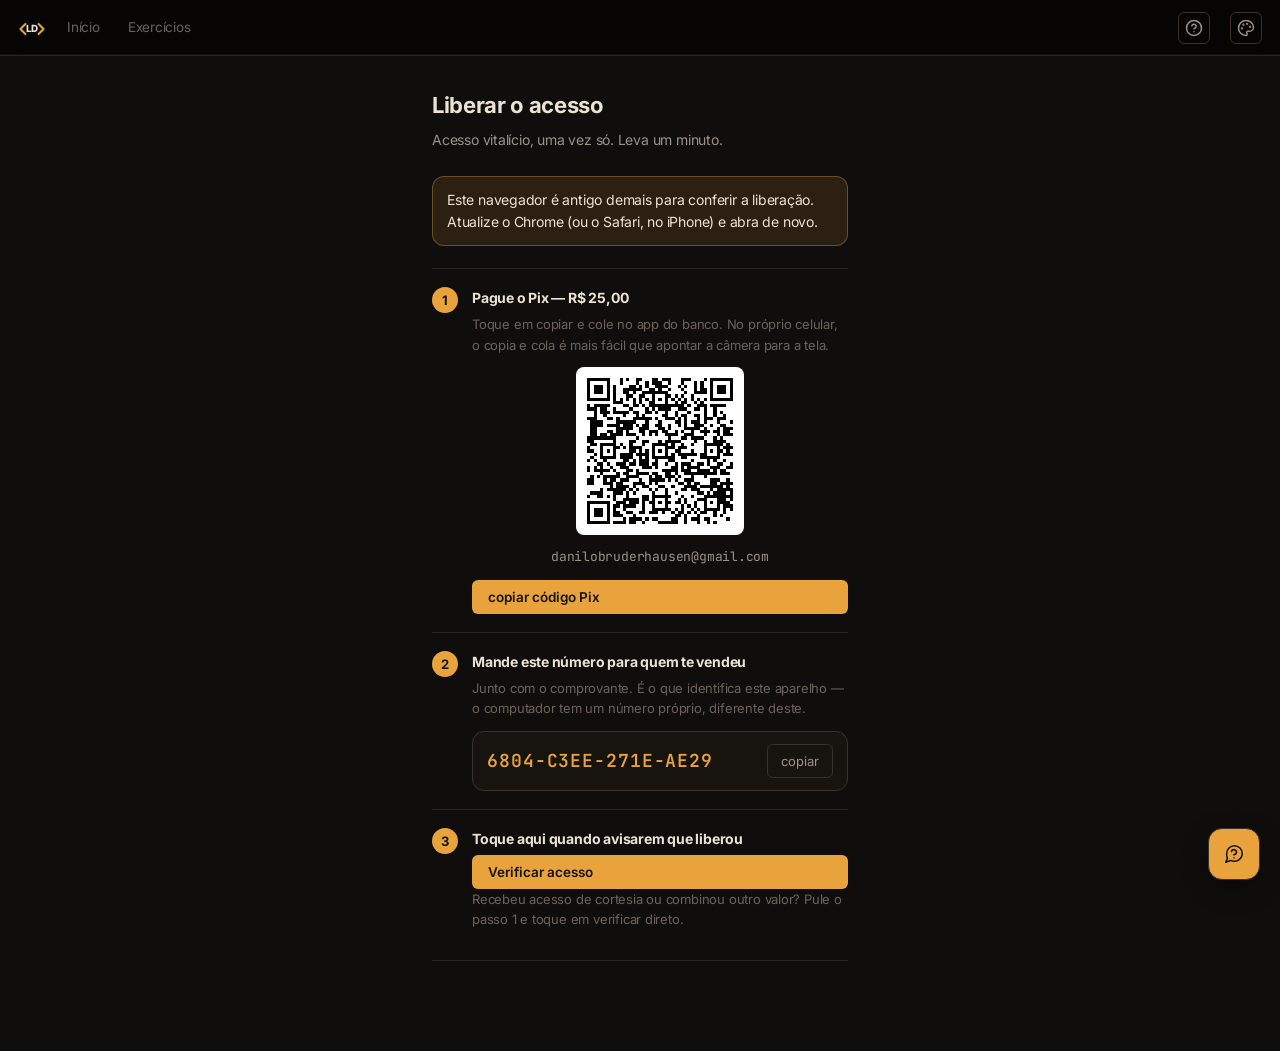
==== commit 3131cfbd: "Conteudo 2026.09.09.1922" ====
--- a/celular/index.html
+++ b/celular/index.html
@@ -9,7 +9,7 @@
     <meta name="theme-color" content="#0a0a0a" />
     <meta name="mobile-web-app-capable" content="yes" />
     <link rel="apple-touch-icon" href="./icone-192.png" />
-    <script type="module" crossorigin src="./assets/index-Ca-_B2RV.js"></script>
+    <script type="module" crossorigin src="./assets/index-Bz043KEX.js"></script>
     <link rel="stylesheet" crossorigin href="./assets/index-BwCaB7SD.css">
   </head>
   <body>
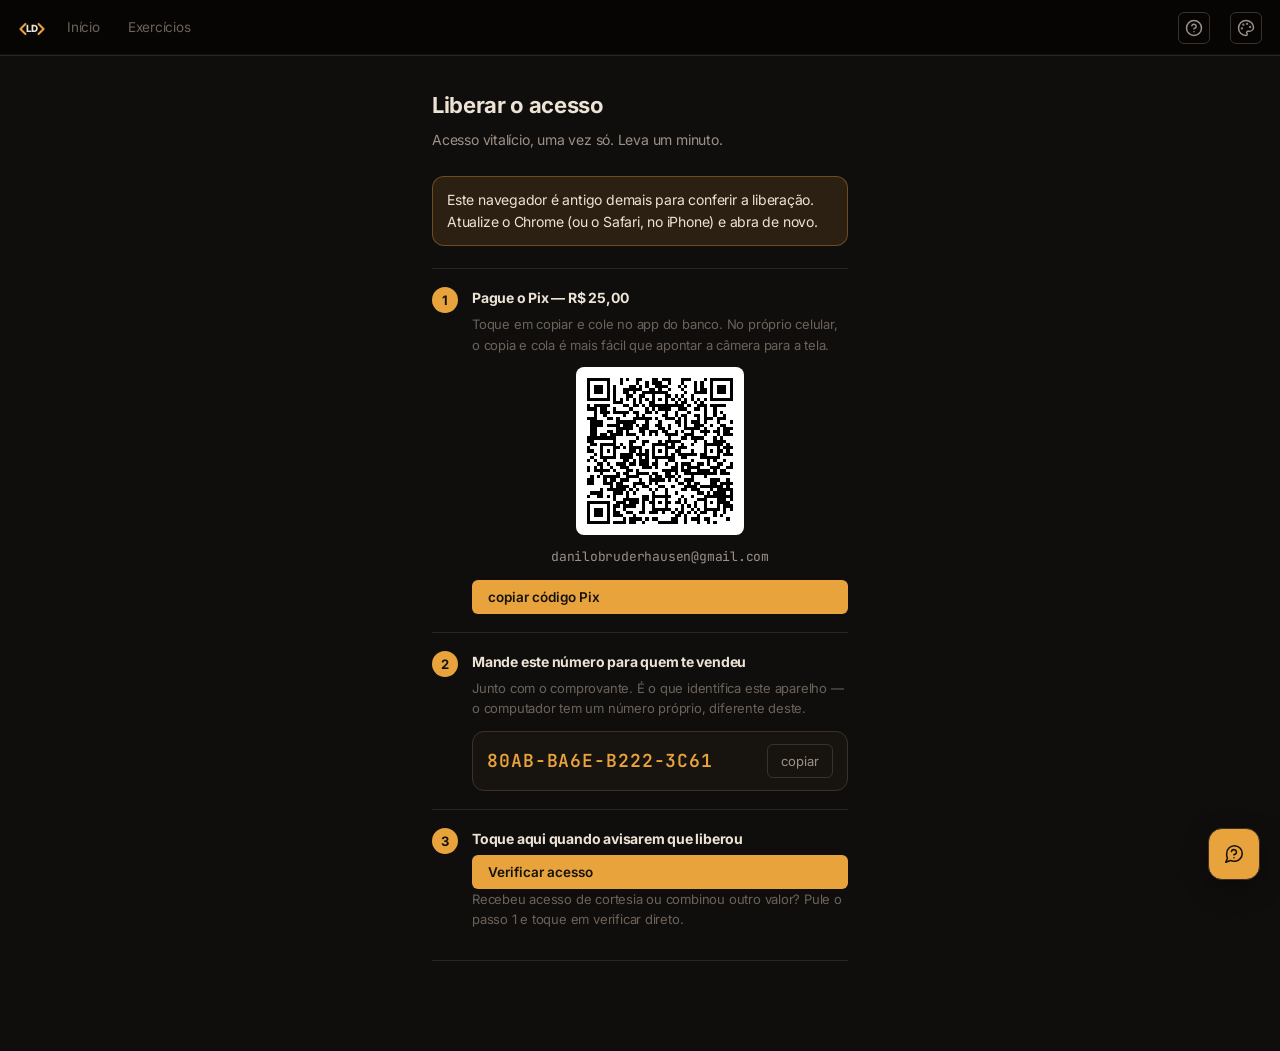
==== commit a7301da8: "Conteudo 2026.09.09.1929" ====
--- a/celular/index.html
+++ b/celular/index.html
@@ -9,7 +9,7 @@
     <meta name="theme-color" content="#0a0a0a" />
     <meta name="mobile-web-app-capable" content="yes" />
     <link rel="apple-touch-icon" href="./icone-192.png" />
-    <script type="module" crossorigin src="./assets/index-Bz043KEX.js"></script>
+    <script type="module" crossorigin src="./assets/index-S-_gL2KG.js"></script>
     <link rel="stylesheet" crossorigin href="./assets/index-BwCaB7SD.css">
   </head>
   <body>
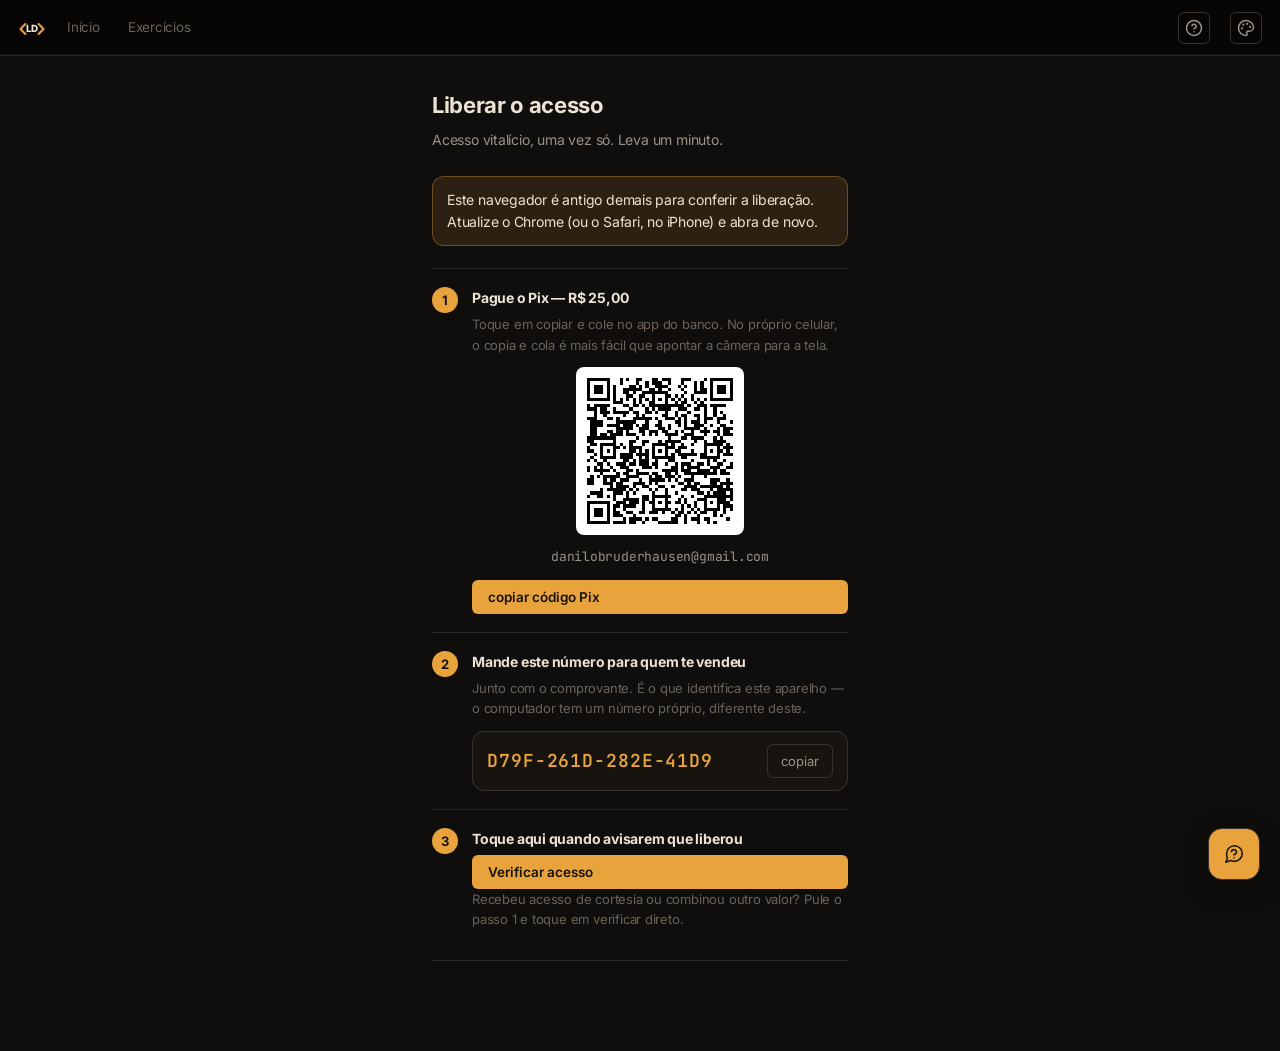
==== commit 4b0ccdab: "Conteudo 2026.09.09.1941" ====
--- a/celular/index.html
+++ b/celular/index.html
@@ -9,7 +9,7 @@
     <meta name="theme-color" content="#0a0a0a" />
     <meta name="mobile-web-app-capable" content="yes" />
     <link rel="apple-touch-icon" href="./icone-192.png" />
-    <script type="module" crossorigin src="./assets/index-S-_gL2KG.js"></script>
+    <script type="module" crossorigin src="./assets/index-DYKWbuWN.js"></script>
     <link rel="stylesheet" crossorigin href="./assets/index-BwCaB7SD.css">
   </head>
   <body>
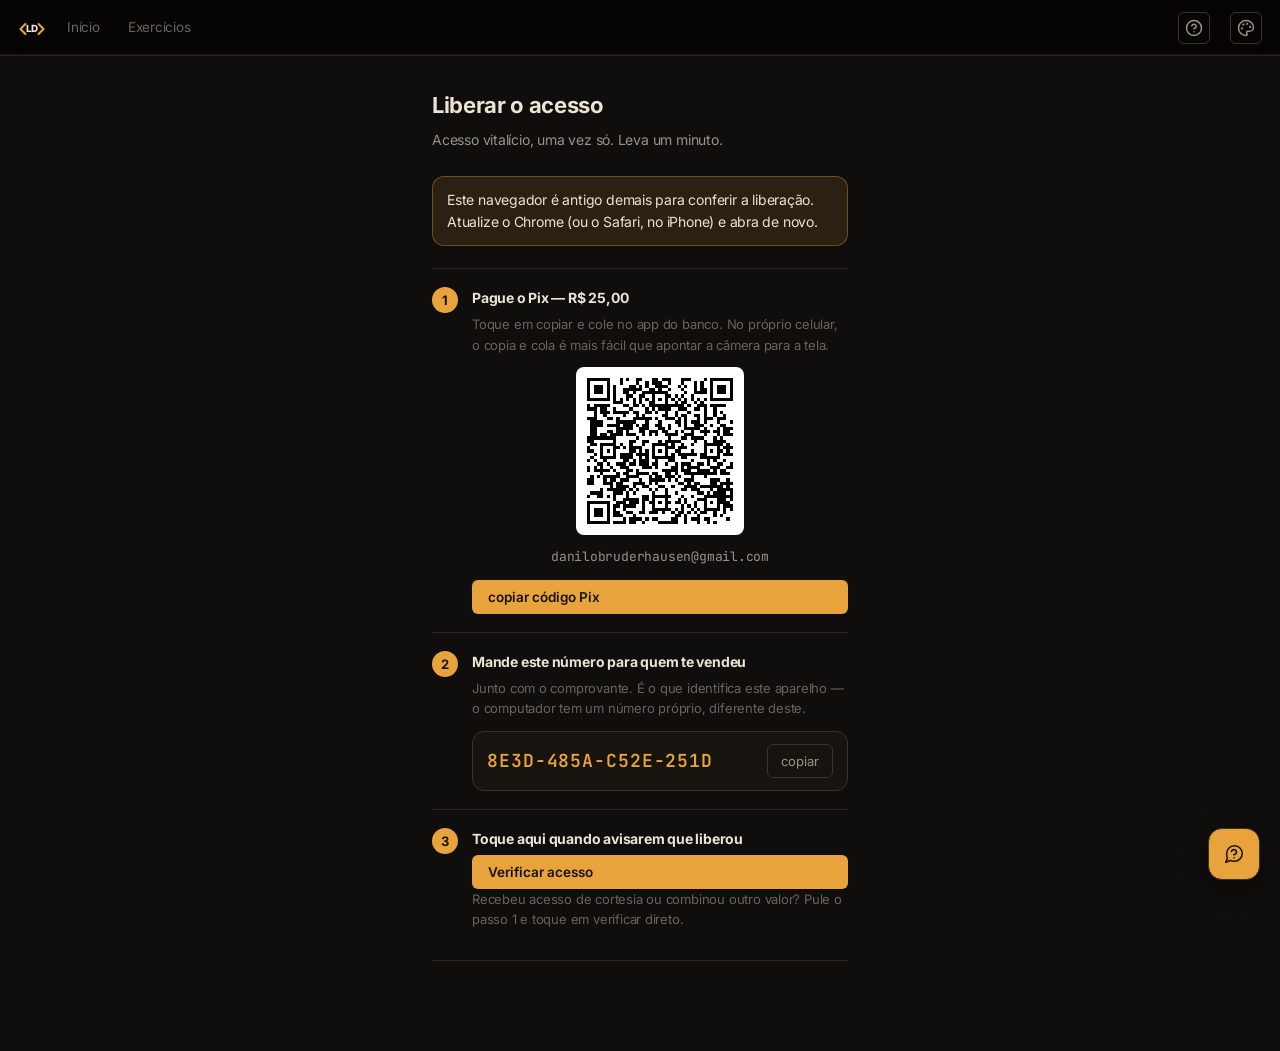
==== commit 0434598a: "Conteudo 2026.09.11.1649" ====
--- a/celular/index.html
+++ b/celular/index.html
@@ -9,8 +9,8 @@
     <meta name="theme-color" content="#0a0a0a" />
     <meta name="mobile-web-app-capable" content="yes" />
     <link rel="apple-touch-icon" href="./icone-192.png" />
-    <script type="module" crossorigin src="./assets/index-DYKWbuWN.js"></script>
-    <link rel="stylesheet" crossorigin href="./assets/index-BwCaB7SD.css">
+    <script type="module" crossorigin src="./assets/index-BiPc7Gwa.js"></script>
+    <link rel="stylesheet" crossorigin href="./assets/index-C2SaNptI.css">
   </head>
   <body>
     <header class="topo">
--- a/celular/assets/index-C2SaNptI.css
+++ b/celular/assets/index-C2SaNptI.css
@@ -0,0 +1 @@
+:root{--fundo: #000000;--gradiente-fundo: linear-gradient(180deg, #0a0a0a 0%, #000000 100%);--painel: #0a0a0a;--painel-alto: #141414;--codigo-fundo: #050505;--borda: rgba(255, 255, 255, .08);--borda-forte: rgba(255, 255, 255, .15);--borda-brilho: rgba(255, 255, 255, .4);--texto: #ededed;--texto-suave: #a1a1aa;--texto-fraco: #71717a;--acento: #ededed;--acento-tinta: #000000;--verde: #22c55e;--vermelho: #ef4444;--azul: #3b82f6;--roxo: #a855f7;--ciano: #06b6d4;--n-basico: var(--verde);--n-facil: var(--azul);--n-medio: var(--texto-suave);--n-dificil: var(--vermelho);--n-muito-dificil: var(--roxo);--mono: "JetBrains Mono Variable", "Cascadia Code", Consolas, monospace;--sans: "Inter Variable", "Segoe UI Variable Text", "Segoe UI", system-ui, sans-serif;--topo-altura: 56px;--raio: 12px;--largura: 880px}*{box-sizing:border-box}html,body{height:100%;margin:0}body{background:var(--fundo);background-attachment:fixed;color:var(--texto);font-family:var(--sans);letter-spacing:-.015em;font-size:14px;line-height:1.6;overflow-y:auto}body.sem-rolagem{overflow:hidden}a{color:inherit;text-decoration:none}h1,h2,h3{letter-spacing:-.015em}kbd{font-family:var(--mono);font-size:11px;padding:1px 5px;border:1px solid var(--borda-forte);border-bottom-width:2px;border-radius:4px;background:var(--codigo-fundo);color:var(--texto-suave)}::-webkit-scrollbar{width:11px;height:11px}::-webkit-scrollbar-thumb{background:var(--borda-forte);border-radius:6px;border:3px solid var(--fundo)}::-webkit-scrollbar-track{background:transparent}.cresce{flex:1}.oculto{display:none!important}.carregando{padding:40px 4px;color:var(--texto-fraco)}.fundo-modal{position:fixed;top:0;left:0;right:0;bottom:0;background:#0006;-webkit-backdrop-filter:blur(8px);backdrop-filter:blur(8px);z-index:100;display:grid;place-items:center;padding:20px;opacity:0;animation:fadeIn .2s forwards}@keyframes fadeIn{to{opacity:1;transform:translateY(0)}0%{opacity:0;transform:translateY(10px)}}.modal-vidro{background:#0a0a0ad9;-webkit-backdrop-filter:blur(16px);backdrop-filter:blur(16px);border:1px solid var(--borda-brilho);box-shadow:0 10px 30px #00000080,inset 0 1px #ffffff1a;border-radius:12px;padding:24px;width:340px;display:flex;flex-direction:column;gap:16px}.topo{position:sticky;top:0;z-index:30;height:var(--topo-altura);display:flex;align-items:center;gap:20px;padding:0 18px;background:#0009;-webkit-backdrop-filter:blur(12px);backdrop-filter:blur(12px);border-bottom:1px solid var(--borda);box-shadow:inset 0 -1px #ffffff0d}.marca{display:flex;align-items:center;font-family:var(--sans);font-weight:700;font-size:16px;letter-spacing:-.02em;color:var(--texto)}.marca b{color:var(--acento)}.nav{display:flex;gap:4px}.nav a{padding:6px 12px;border-radius:7px;font-size:13.5px;color:var(--texto-fraco)}.nav a:hover,.nav a.ativa{color:var(--texto);background:var(--painel-alto)}.sequencia{display:flex;align-items:center;gap:5px;font-family:var(--mono);font-size:13px;color:var(--acento);padding:4px 10px;border-radius:20px;background:color-mix(in srgb,var(--acento) 12%,transparent)}.botao-icone{display:grid;place-items:center;width:32px;height:32px;border:1px solid var(--borda-forte);border-radius:6px;background:transparent;color:var(--texto-suave);cursor:pointer}.botao-icone:hover{color:var(--acento);border-color:var(--acento)}.verificacoes-ok{margin-top:10px;border-top:1px solid var(--borda);padding-top:8px}.verificacoes-ok>summary{cursor:pointer;padding:4px 0;color:var(--texto-fraco);font-size:13px;list-style:none}.verificacoes-ok>summary::-webkit-details-marker{display:none}.verificacoes-ok>summary:before{content:"▸";display:inline-block;margin-right:6px;transition:transform .15s ease}.verificacoes-ok[open]>summary:before{transform:rotate(90deg)}.verificacoes-ok>summary:hover{color:var(--texto-suave)}.versao-atual{margin-left:2px;padding:2px 6px;border-radius:4px;background:var(--fundo-suave, rgba(255, 255, 255, .05));color:var(--texto-fraco);font-family:var(--mono);font-size:11px;letter-spacing:.02em;white-space:nowrap}[hidden]{display:none!important}.marca-ex{display:inline-grid;place-items:center;width:20px;height:20px;border-radius:5px;background:var(--fundo-suave, rgba(255, 255, 255, .05));color:var(--texto-fraco);flex-shrink:0}.cartao-ex:hover .marca-conserto,.cartao-ex:hover .marca-alternativas{color:var(--acento)}.versao-nova{width:auto;height:32px;gap:7px;grid-auto-flow:column;padding:0 11px;border-color:var(--acento);color:var(--acento);font-size:13px;text-decoration:none;white-space:nowrap}.versao-nova:hover{background:color-mix(in srgb,var(--acento) 12%,transparent)}@media(max-width:620px){.versao-nova{padding:0;width:32px}.versao-nova span{display:none}}.painel-tema{position:fixed;top:calc(var(--topo-altura) + 8px);right:14px;z-index:50;width:250px;padding:14px;background:var(--painel-alto);border:1px solid var(--borda-forte);border-radius:var(--raio);box-shadow:0 8px 24px #0000004d}.tema-titulo{font-size:11px;text-transform:uppercase;letter-spacing:.09em;color:var(--texto-fraco);margin-bottom:10px}.tema-presets{display:grid;grid-template-columns:1fr 1fr;gap:6px}.tema-opcao{display:flex;align-items:center;gap:8px;padding:7px 8px;border:1px solid var(--borda);border-radius:6px;background:transparent;color:var(--texto-suave);font-family:inherit;font-size:12.5px;cursor:pointer}.tema-opcao:hover{border-color:var(--borda-forte);color:var(--texto)}.tema-opcao.ativa{border-color:var(--acento);color:var(--texto)}.tema-amostra{display:flex;gap:2px;padding:3px;border-radius:5px;border:1px solid var(--borda-forte)}.tema-amostra i{width:5px;height:12px;border-radius:2px}.tema-linha{display:flex;align-items:center;justify-content:space-between;margin-top:14px;font-size:13px;color:var(--texto-suave)}.tema-linha input[type=color]{width:40px;height:26px;padding:0;border:1px solid var(--borda-forte);border-radius:6px;background:transparent;cursor:pointer}.tema-reset{width:100%;margin-top:10px;font-size:12.5px}.tema-reset:disabled{opacity:.4;cursor:default}.pagina{max-width:var(--largura);margin:0 auto;padding:34px 22px 90px}.voltar{display:inline-block;margin-bottom:20px;font-size:13px;color:var(--texto-fraco)}.voltar:hover{color:var(--acento)}.voltar.sem-margem{margin:0}.hero{display:flex;align-items:flex-end;justify-content:space-between;gap:30px;flex-wrap:wrap}.hero h1{font-size:27px;margin:0 0 6px}.hero-sub{margin:0;color:var(--texto-suave);max-width:60ch}.hero-sub b{color:var(--acento)}.hero-numeros{display:flex;gap:26px}.hero-numeros div{display:flex;flex-direction:column;align-items:flex-start}.hero-numeros b{font-size:24px;font-family:var(--mono);line-height:1.1}.hero-numeros span{font-size:10.5px;text-transform:uppercase;letter-spacing:.08em;color:var(--texto-fraco)}.grade-container{display:flex;flex-direction:column;gap:12px;margin:24px 0 6px;background:var(--painel);padding:16px 20px;border-radius:var(--raio);border:1px solid var(--borda);width:max-content}.grade-header{font-size:13.5px;font-weight:600;color:var(--texto);display:flex;align-items:center;gap:8px}.grade-dias{display:flex;gap:6px;flex-wrap:wrap}.grade-dias .dia{width:24px;height:24px;border-radius:4px;background:color-mix(in srgb,var(--texto) 6%,transparent);transition:transform .1s ease}.grade-dias .dia:hover{transform:scale(1.2)}.grade-dias .n1{background:color-mix(in srgb,var(--acento) 35%,transparent)}.grade-dias .n2{background:color-mix(in srgb,var(--acento) 65%,transparent)}.grade-dias .n3{background:var(--acento);box-shadow:0 0 6px color-mix(in srgb,var(--acento) 50%,transparent)}.retomar{display:flex;align-items:center;gap:12px;margin-top:22px;padding:12px 16px;border:1px solid var(--borda-forte);border-radius:var(--raio);background:var(--painel)}.retomar:hover{border-color:var(--acento)}.retomar-rot{color:var(--texto-suave);font-size:13px}.retomar-id{font-family:var(--mono);font-size:13px;color:var(--acento)}.retomar-seta{margin-left:auto;color:var(--texto-fraco)}.secao{font-size:17px;margin:44px 0 4px}.secao-sub{margin:0 0 16px;color:var(--texto-fraco);font-size:13.5px}.cursos{display:grid;gap:14px;grid-template-columns:repeat(auto-fill,minmax(330px,1fr))}.cartao-curso{display:flex;gap:16px;padding:24px;background:var(--painel);border:1px solid var(--borda);border-radius:var(--raio);transition:all .2s ease}.cartao-curso:hover{border-color:var(--borda-brilho);background:var(--painel-alto)}.cartao-curso.indisponivel{opacity:.55;cursor:default}.cartao-curso.indisponivel:hover{border-color:var(--borda);background:var(--painel)}.cartao-icone{font-size:30px;line-height:1}.cartao-corpo{flex:1;min-width:0}.cartao-corpo h3{margin:0 0 2px;font-size:17px}.cartao-sub{margin:0 0 8px;color:var(--acento);font-size:12.5px}.cartao-desc{margin:0 0 14px;color:var(--texto-suave);font-size:13px}.cartao-rodape{display:flex;justify-content:space-between;gap:10px;margin-top:9px;font-size:12.5px;color:var(--texto-fraco)}.cartao-acao{color:var(--acento)}.tag-breve{font-size:11px;padding:2px 8px;border-radius:20px;border:1px solid var(--borda-forte);color:var(--texto-fraco)}.progresso-barra{height:6px;border-radius:4px;background:color-mix(in srgb,var(--texto) 8%,transparent);overflow:hidden}.progresso-cheio{height:100%;background:var(--acento);border-radius:4px;transition:width .3s ease}.cartao-banco{display:block;padding:20px;background:var(--painel);border:1px solid var(--borda);border-radius:var(--raio)}.cartao-banco:hover{border-color:var(--acento)}.banco-topo{display:flex;justify-content:space-between;align-items:flex-start;gap:14px}.banco-topo h3{margin:0 0 2px;font-size:17px}.banco-topo p{margin:0 0 14px;color:var(--texto-suave);font-size:13px}.chips-nivel{display:flex;flex-wrap:wrap;gap:8px;margin-top:14px}.chip-nivel{display:flex;align-items:baseline;gap:7px;padding:5px 11px;border-radius:20px;font-size:12.5px;border:1px solid}.chip-nivel span{font-family:var(--mono);font-size:11.5px;opacity:.8}.chip-nivel.vazio{opacity:.4}.chip-nivel.nivel-basico{color:var(--n-basico);border-color:color-mix(in srgb,var(--n-basico) 45%,transparent);background:color-mix(in srgb,var(--n-basico) 10%,transparent)}.chip-nivel.nivel-facil{color:var(--n-facil);border-color:color-mix(in srgb,var(--n-facil) 45%,transparent);background:color-mix(in srgb,var(--n-facil) 10%,transparent)}.chip-nivel.nivel-medio{color:var(--n-medio);border-color:color-mix(in srgb,var(--n-medio) 45%,transparent);background:color-mix(in srgb,var(--n-medio) 10%,transparent)}.chip-nivel.nivel-dificil{color:var(--n-dificil);border-color:color-mix(in srgb,var(--n-dificil) 45%,transparent);background:color-mix(in srgb,var(--n-dificil) 10%,transparent)}.chip-nivel.nivel-muito-dificil{color:var(--n-muito-dificil);border-color:color-mix(in srgb,var(--n-muito-dificil) 45%,transparent);background:color-mix(in srgb,var(--n-muito-dificil) 10%,transparent)}.chip{font-size:10.5px;text-transform:uppercase;letter-spacing:.06em;padding:2px 7px;border-radius:5px;white-space:nowrap}.chip.nivel-basico{color:var(--n-basico);background:color-mix(in srgb,var(--n-basico) 15%,transparent)}.chip.nivel-facil{color:var(--n-facil);background:color-mix(in srgb,var(--n-facil) 15%,transparent)}.chip.nivel-medio{color:var(--n-medio);background:color-mix(in srgb,var(--n-medio) 15%,transparent)}.chip.nivel-dificil{color:var(--n-dificil);background:color-mix(in srgb,var(--n-dificil) 15%,transparent)}.chip.nivel-muito-dificil{color:var(--n-muito-dificil);background:color-mix(in srgb,var(--n-muito-dificil) 15%,transparent)}.marca{display:grid;place-items:center;width:17px;height:17px;flex-shrink:0;border-radius:50%;font-size:11px}.marca.feito{background:var(--verde);color:var(--fundo)}.marca.aberta{border:1.5px solid var(--borda-forte)}.cabeca-curso{display:flex;align-items:center;gap:16px}.cabeca-curso h1{margin:0 0 3px;font-size:25px}.cabeca-icone{font-size:34px}.faixa-progresso{display:flex;align-items:center;gap:14px;margin:22px 0 26px}.faixa-progresso .progresso-barra{flex:1}.faixa-progresso span{font-size:12.5px;color:var(--texto-fraco);white-space:nowrap}.faixa-progresso.compacta{margin:0;min-width:220px}.descricao-curso{margin-bottom:26px}.modulos{display:flex;flex-direction:column;gap:9px}.modulo{background:var(--painel);border:1px solid var(--borda);border-radius:var(--raio);overflow:hidden}.modulo[open]{border-color:var(--borda-forte)}.modulo.completo .modulo-codigo{color:var(--verde);border-color:color-mix(in srgb,var(--verde) 45%,transparent)}.modulo summary{display:flex;align-items:center;gap:13px;padding:15px 18px;cursor:pointer;list-style:none}.modulo summary::-webkit-details-marker{display:none}.modulo summary:hover{background:var(--painel-alto)}.modulo-codigo{font-family:var(--mono);font-size:11.5px;color:var(--acento);border:1px solid color-mix(in srgb,var(--acento) 40%,transparent);border-radius:5px;padding:1px 7px}.modulo-titulo{flex:1;font-size:15px}.modulo-contagem{font-family:var(--mono);font-size:12.5px;color:var(--texto-fraco)}.modulo-seta{color:var(--texto-fraco);font-size:11px;transition:transform .18s}.modulo[open] .modulo-seta{transform:rotate(180deg)}.modulo-corpo{padding:0 18px 15px}.modulo-resumo{margin:0 0 13px;padding-left:13px;border-left:2px solid var(--borda-forte);color:var(--texto-suave);font-size:13px}.modulo-vazio{color:var(--texto-fraco);font-size:13px;margin:0}.lista-ex{display:flex;flex-direction:column;gap:3px}.linha-ex{display:flex;align-items:center;gap:11px;padding:10px 12px;border-radius:7px;border:1px solid transparent}.linha-ex:hover{background:var(--painel-alto);border-color:var(--borda)}.linha-titulo{flex:1;font-size:13.5px}.linha-ex.feita .linha-titulo{color:var(--texto-suave)}.linha-tempo{font-size:11.5px;color:var(--texto-fraco);font-family:var(--mono)}.cabeca-banco{display:flex;align-items:flex-end;justify-content:space-between;gap:26px;flex-wrap:wrap}.cabeca-banco h1{margin:0 0 5px;font-size:25px}.filtros{display:flex;gap:14px;margin:26px 0 22px;flex-wrap:wrap;align-items:center}.abas-nivel{display:flex;gap:5px;flex-wrap:wrap}.abas-nivel button{display:flex;align-items:baseline;gap:6px;padding:6px 12px;border-radius:20px;border:1px solid var(--borda);background:transparent;color:var(--texto-fraco);font-family:inherit;font-size:12.5px;cursor:pointer}.abas-nivel button b{font-family:var(--mono);font-size:11px;opacity:.75}.abas-nivel button:hover{color:var(--texto);border-color:var(--borda-forte)}.abas-nivel button.ativa{color:var(--texto);border-color:var(--acento);background:color-mix(in srgb,var(--acento) 12%,transparent)}.abas-nivel button.nivel-basico.ativa{border-color:var(--n-basico);background:color-mix(in srgb,var(--n-basico) 12%,transparent)}.abas-nivel button.nivel-facil.ativa{border-color:var(--n-facil);background:color-mix(in srgb,var(--n-facil) 12%,transparent)}.abas-nivel button.nivel-medio.ativa{border-color:var(--n-medio);background:color-mix(in srgb,var(--n-medio) 12%,transparent)}.abas-nivel button.nivel-dificil.ativa{border-color:var(--n-dificil);background:color-mix(in srgb,var(--n-dificil) 12%,transparent)}.abas-nivel button.nivel-muito-dificil.ativa{border-color:var(--n-muito-dificil);background:color-mix(in srgb,var(--n-muito-dificil) 12%,transparent)}.busca{flex:1;min-width:200px;padding:8px 13px;border-radius:6px;border:1px solid var(--borda);background:var(--painel);color:var(--texto);font-family:inherit;font-size:13px}.busca:focus{outline:none;border-color:var(--acento)}.busca::placeholder{color:var(--texto-fraco)}.grupo-nivel{margin-bottom:34px}.titulo-grupo{display:flex;align-items:baseline;gap:10px;font-size:12px;text-transform:uppercase;letter-spacing:.09em;margin:0 0 12px;padding-bottom:8px;border-bottom:1px solid var(--borda)}.titulo-grupo span{font-size:11px;color:var(--texto-fraco);letter-spacing:0;text-transform:none}.nivel-texto-basico{color:var(--n-basico)}.nivel-texto-facil{color:var(--n-facil)}.nivel-texto-medio{color:var(--n-medio)}.nivel-texto-dificil{color:var(--n-dificil)}.nivel-texto-muito-dificil{color:var(--n-muito-dificil)}.grade-ex{display:grid;gap:10px;grid-template-columns:repeat(auto-fill,minmax(238px,1fr))}.cartao-ex{display:block;padding:16px 20px;background:var(--painel);border:1px solid var(--borda);border-left-width:2px;border-radius:var(--raio);transition:all .2s ease}.cartao-ex:hover{border-color:var(--borda-brilho);background:var(--painel-alto)}.cartao-ex.borda-basico{border-left-color:var(--n-basico)}.cartao-ex.borda-facil{border-left-color:var(--n-facil)}.cartao-ex.borda-medio{border-left-color:var(--n-medio)}.cartao-ex.borda-dificil{border-left-color:var(--n-dificil)}.cartao-ex.borda-muito-dificil{border-left-color:var(--n-muito-dificil)}.cartao-ex.feito{background:color-mix(in srgb,var(--verde) 6%,var(--painel))}.cartao-ex-topo{display:flex;align-items:center;gap:9px}.cartao-ex-topo h3{margin:0;font-size:14.5px;font-weight:600}.cartao-ex-meta{display:flex;align-items:center;gap:9px;margin-top:11px}.cartao-ex-meta .tempo{font-family:var(--mono);font-size:11px;color:var(--texto-fraco)}.tags{display:flex;flex-wrap:wrap;gap:5px;margin-top:9px}.tags span{font-size:10.5px;padding:1px 7px;border-radius:4px;color:var(--texto-fraco);background:var(--painel-alto)}.estudo{height:calc(100vh - var(--topo-altura));display:flex;flex-direction:column}.estudo-barra{display:flex;align-items:center;gap:16px;padding:0 16px;height:44px;flex-shrink:0;background:var(--painel);border-bottom:1px solid var(--borda)}.estudo-titulo{display:flex;align-items:center;gap:9px;font-size:13.5px;min-width:0}.estudo-modulo{color:var(--texto-fraco)}.estudo-modulo:after{content:" /"}.estudo-titulo b{font-weight:600}.selo-feito{font-size:12px;color:var(--verde);padding:3px 10px;border-radius:20px;background:color-mix(in srgb,var(--verde) 13%,transparent)}.selo-feito.pulsa{animation:pulsa .6s ease 2}@keyframes pulsa{50%{transform:scale(1.12);box-shadow:0 0 0 2px var(--verde)}}.placar{display:flex;align-items:baseline;gap:6px;font-family:var(--mono)}.placar-num{font-size:15px}.placar-rot{font-size:10px;text-transform:uppercase;letter-spacing:.08em;color:var(--texto-fraco)}.placar.tudo-ok .placar-num{color:var(--verde)}.placar.tem-falha .placar-num{color:var(--vermelho)}.grade-principal{flex:1;min-height:0;display:grid;grid-template-columns:minmax(320px,1fr) minmax(430px,1.25fr) minmax(340px,.95fr)}.coluna{display:flex;flex-direction:column;min-width:0;min-height:0;border-right:1px solid var(--borda)}.coluna:last-child{border-right:0}.rolagem{overflow-y:auto;min-height:0;flex:1}.coluna-aula{background:var(--painel)}.coluna-editor{background:var(--codigo-fundo)}.coluna-saida{background:var(--painel)}.vazio{padding:22px;color:var(--texto-fraco);font-size:13px}.vazio code{font-family:var(--mono);color:var(--acento)}.prosa{padding:26px 26px 90px}.prosa>*:first-child{margin-top:0}.prosa h1{font-size:21px;line-height:1.3;margin:0 0 14px}.prosa h2{font-size:12px;text-transform:uppercase;letter-spacing:.09em;color:var(--acento);margin:32px 0 10px;padding-bottom:6px;border-bottom:1px solid var(--borda)}.prosa h3{font-size:15px;margin:24px 0 6px}.prosa p,.prosa li{color:color-mix(in srgb,var(--texto) 88%,var(--texto-suave))}.prosa ul,.prosa ol{padding-left:20px}.prosa li{margin:5px 0}.prosa strong{color:var(--texto)}.prosa code{font-family:var(--mono);font-size:12.5px;background:var(--codigo-fundo);border:1px solid var(--borda);border-radius:4px;padding:1px 5px;color:var(--acento)}.prosa pre{background:var(--codigo-fundo);border:1px solid var(--borda);border-radius:var(--raio);padding:13px 15px;overflow-x:auto}.prosa pre code{background:none;border:0;padding:0;color:var(--texto);font-size:12.5px}.prosa blockquote{margin:16px 0;padding:11px 16px;border-left:3px solid var(--acento);background:color-mix(in srgb,var(--acento) 7%,transparent);color:var(--texto-suave)}.prosa blockquote p{margin:0}.prosa hr{border:0;border-top:1px solid var(--borda);margin:28px 0}.prosa a{color:var(--azul);text-decoration:underline;text-underline-offset:3px}.prosa table{border-collapse:collapse;width:100%;margin:16px 0;font-size:13px}.prosa th,.prosa td{border:1px solid var(--borda);padding:6px 11px;text-align:left}.prosa th{background:var(--painel-alto);color:var(--texto-suave);font-size:12px}.barra{height:34px;display:flex;align-items:center;gap:10px;padding:0 14px;background:var(--painel);border-bottom:1px solid var(--borda);flex-shrink:0}.arquivo{font-family:var(--mono);font-size:12px;color:var(--texto-suave)}.dica-atalho{margin-left:auto;font-size:11.5px;color:var(--texto-fraco);font-family:var(--mono)}.dica-atalho.trabalhando{color:var(--acento)}.dica-atalho.ruim{color:var(--vermelho)}.editor{flex:1;min-height:0;overflow:hidden}.cm-editor{height:100%}.cm-scroller{font-family:var(--mono)!important;font-size:13.5px;line-height:1.65}.cabeca-curso{display:flex;align-items:center;gap:20px;margin:30px 0}.cabeca-curso-acao{margin-left:auto;display:flex;align-items:center;gap:10px}.botao-reiniciar-curso{white-space:nowrap}.botao-reiniciar-curso:hover{color:var(--vermelho);border-color:var(--vermelho)}.acoes{display:flex;align-items:center;gap:10px;padding:10px 14px;background:var(--painel);border-top:1px solid var(--borda);flex-shrink:0}.botao-principal{display:inline-flex;align-items:center;gap:9px;background:var(--acento);color:var(--acento-tinta);border:0;border-radius:6px;padding:9px 16px;font-family:inherit;font-size:13.5px;font-weight:600;cursor:pointer}.botao-principal:hover:not(:disabled){filter:brightness(1.1)}.botao-principal:disabled{opacity:.5;cursor:wait}.botao-principal .seta{font-size:11px}.botao-principal kbd{background:color-mix(in srgb,var(--acento-tinta) 18%,transparent);border-color:color-mix(in srgb,var(--acento-tinta) 22%,transparent);color:var(--acento-tinta)}.botao-fantasma{background:none;border:1px solid var(--borda-forte);color:var(--texto-suave);border-radius:6px;padding:8px 13px;font-family:inherit;font-size:13px;cursor:pointer}.botao-fantasma:hover{color:var(--texto);border-color:var(--texto-fraco)}.abas{display:flex;gap:2px;padding:0 10px;background:var(--painel);border-bottom:1px solid var(--borda);flex-shrink:0}.abas button{background:none;border:0;border-bottom:2px solid transparent;color:var(--texto-fraco);padding:10px 12px;font-family:inherit;font-size:12.5px;cursor:pointer}.abas button:hover{color:var(--texto-suave)}.abas button.ativa{color:var(--texto);border-bottom-color:var(--acento)}.painel{padding:16px}.resumo{display:flex;align-items:center;gap:12px;padding:12px 14px;border-radius:var(--raio);margin-bottom:14px;border:1px solid var(--borda-forte);background:var(--painel-alto)}.resumo.tudo-ok{border-color:color-mix(in srgb,var(--verde) 45%,transparent);background:color-mix(in srgb,var(--verde) 9%,var(--painel-alto))}.resumo-icone{font-size:19px;line-height:1}.resumo-texto{font-size:13.5px}.resumo-texto b{display:block;font-size:14.5px}.resumo.tudo-ok .resumo-texto b{color:var(--verde)}.resumo-sub{color:var(--texto-fraco);font-size:12px}.teste{display:flex;gap:10px;padding:9px 11px;border-radius:7px;margin-bottom:5px;background:var(--painel-alto);border:1px solid transparent;align-items:flex-start}.teste.falha{border-color:color-mix(in srgb,var(--vermelho) 35%,transparent);background:color-mix(in srgb,var(--vermelho) 7%,var(--painel-alto))}.teste .icone{font-family:var(--mono);font-weight:700;line-height:1.5;flex-shrink:0}.teste.ok .icone{color:var(--verde)}.teste.falha .icone{color:var(--vermelho)}.teste .corpo{min-width:0;flex:1}.teste code.expr{font-family:var(--mono);font-size:12.5px;color:var(--texto);word-break:break-word}.teste.ok code.expr{color:var(--texto-suave)}.comparacao{display:flex;flex-wrap:wrap;gap:6px 16px;margin-top:7px;font-family:var(--mono);font-size:12px;color:var(--texto-fraco)}.comparacao b{font-weight:600;padding:0 5px;border-radius:3px}.comparacao .esperado b{color:var(--verde);background:color-mix(in srgb,var(--verde) 13%,transparent)}.comparacao .obtido b{color:var(--vermelho);background:color-mix(in srgb,var(--vermelho) 13%,transparent)}.erro-bloco{border:1px solid color-mix(in srgb,var(--vermelho) 40%,transparent);border-radius:var(--raio);overflow:hidden}.erro-cabeca{background:color-mix(in srgb,var(--vermelho) 14%,var(--painel-alto));padding:10px 13px;font-size:13px;font-weight:600;color:var(--vermelho)}.erro-corpo{margin:0;padding:13px;font-family:var(--mono);font-size:12px;line-height:1.55;white-space:pre-wrap;word-break:break-word;color:var(--texto-suave);background:var(--codigo-fundo)}.erro-corpo .lin-erro{color:var(--vermelho)}.erro-corpo .lin-nota{color:var(--azul)}.palco-grade{display:flex;justify-content:center;padding:6px 0 18px}.palco-grade canvas{image-rendering:pixelated;border:1px solid var(--borda-forte);border-radius:4px;background:var(--codigo-fundo);max-width:100%}.aviso-fora{margin-bottom:12px;padding:9px 12px;border-radius:7px;font-size:12.5px;color:var(--texto);background:color-mix(in srgb,var(--acento) 11%,transparent);border:1px solid color-mix(in srgb,var(--acento) 34%,transparent)}.aviso-fora code{font-family:var(--mono);color:var(--acento)}.titulo-secao{font-size:11px;text-transform:uppercase;letter-spacing:.09em;color:var(--texto-fraco);margin:4px 0 9px}.variaveis{display:flex;flex-direction:column;gap:5px}.var-linha{display:flex;align-items:center;gap:10px;background:var(--painel-alto);border:1px solid var(--borda);border-radius:7px;padding:7px 11px;font-family:var(--mono);font-size:12.5px}.var-nome{color:var(--roxo)}.var-igual{color:var(--texto-fraco)}.var-valor{color:var(--texto);margin-left:auto}.saida-crua{margin:0;font-family:var(--mono);font-size:12.5px;line-height:1.6;white-space:pre-wrap;word-break:break-word;color:var(--texto-suave)}.saida-crua .stderr{color:var(--vermelho)}.pagina-aula{display:flex;flex-direction:column;align-items:center}.aula-cabeca{position:sticky;top:0;z-index:20;width:100%;padding:12px 20px 0;background:color-mix(in srgb,var(--fundo) 88%,transparent);-webkit-backdrop-filter:blur(12px);backdrop-filter:blur(12px);border-bottom:1px solid var(--borda)}.aula-cabeca-linha{display:flex;align-items:center;gap:16px;width:100%;max-width:760px;margin:0 auto}.aula-cabeca .voltar{margin:0;flex:none}.aula-cabeca-meio{display:flex;align-items:baseline;gap:10px;min-width:0;flex:1;justify-content:center}.aula-codigo{font-family:var(--mono);font-size:12px;color:var(--acento-tinta, var(--fundo));background:var(--acento);padding:2px 7px;border-radius:5px;flex:none}.aula-nome{font-weight:600;color:var(--texto);white-space:nowrap;overflow:hidden;text-overflow:ellipsis}.aula-posicao{font-size:12px;color:var(--texto-fraco);white-space:nowrap;flex:none}.aula-contador{font-size:13px;color:var(--texto-fraco);font-variant-numeric:tabular-nums;flex:none}.aula-trilha{display:flex;gap:4px;width:100%;max-width:760px;margin:12px auto 0;padding-bottom:10px}.passo-marca{flex:1;height:4px;min-width:6px;padding:0;border:0;border-radius:2px;background:var(--borda);cursor:pointer;transition:background .25s ease,transform .15s ease}.passo-marca:disabled{cursor:default}.passo-marca.feito{background:var(--verde)}.passo-marca.atual{background:var(--acento)}.passo-marca:not(:disabled):hover{transform:scaleY(2)}.aula-container{width:100%;max-width:760px;padding:28px 20px 80px}.aula-passo-titulo{margin:0 0 6px;font-size:12px;letter-spacing:.08em;text-transform:uppercase;color:var(--texto-fraco)}.aula-aviso-revisao{display:flex;align-items:center;gap:8px;margin:0 0 20px;padding:10px 14px;font-size:14px;color:var(--texto-suave);background:color-mix(in srgb,var(--verde) 10%,transparent);border:1px solid color-mix(in srgb,var(--verde) 30%,transparent);border-radius:var(--raio)}.aula-aviso-revisao svg{color:var(--verde);flex:none}.aula-nav-dica{font-size:13px;color:var(--texto-fraco);text-align:center;flex:1}.aula-fim{margin-top:40px;padding:22px;border:1px solid color-mix(in srgb,var(--verde) 35%,transparent);background:color-mix(in srgb,var(--verde) 8%,transparent);border-radius:var(--raio)}.aula-fim h3{display:flex;align-items:center;gap:8px;margin:0 0 8px;color:var(--texto)}.aula-fim h3 svg{color:var(--verde)}.aula-fim p{margin:0 0 18px;color:var(--texto-suave)}.aula-fim-acoes{display:flex;gap:10px;flex-wrap:wrap}.leitura-focada{font-size:17px;line-height:1.8;color:var(--texto-suave);min-height:200px}.leitura-focada h1,.leitura-focada h2,.leitura-focada h3{color:var(--texto);letter-spacing:-.02em}.leitura-focada h2{font-size:24px;margin-top:0;padding-bottom:12px;border-bottom:1px solid var(--borda)}.aula-navegacao{display:flex;justify-content:space-between;align-items:center;margin-top:48px;padding-top:32px;border-top:1px solid var(--borda);gap:16px}.aula-btn-nav{padding:14px 28px;border:1px solid var(--borda);background:transparent;color:var(--texto-suave);font-family:var(--sans);font-size:15px;font-weight:500;border-radius:var(--raio);cursor:pointer;transition:all .2s ease}.aula-btn-nav:hover:not(:disabled){border-color:var(--borda-brilho);color:var(--texto);background:var(--painel-alto)}.aula-btn-nav:disabled{opacity:.25;cursor:not-allowed}.aula-btn-proximo{margin-left:auto}.aula-btn-concluir{background:var(--texto);color:var(--fundo);border-color:var(--texto);font-weight:600}.aula-btn-concluir:hover:not(:disabled){background:#fff;color:var(--fundo);border-color:#fff;box-shadow:0 4px 12px #0000004d;border-color:var(--borda-forte)}.botao-proximo-gigante{display:inline-flex;align-items:center;padding:16px 28px;background:var(--texto);color:var(--fundo);font-weight:600;font-size:15px;border-radius:var(--raio);text-decoration:none;transition:all .2s ease}.botao-proximo-gigante:hover{background:#fff;transform:translateY(-1px);box-shadow:0 4px 12px #0000004d;border-color:var(--borda-forte)}.painel-jogo{display:flex;flex-direction:column;min-height:0;padding:0}.painel-jogo.oculto{display:none}.jogo-area{flex:1;min-height:0;background:#000;display:flex}.tela-jogo{flex:1;width:100%;border:0;display:block;background:#000}.jogo-rodape{display:flex;align-items:center;gap:10px;padding:10px 14px;border-top:1px solid var(--borda);background:var(--painel-alto);flex-shrink:0}.jogo-dica{font-size:12.5px;color:var(--texto-fraco);flex:1}.jogo-feito{font-size:12.5px;color:var(--verde);flex:1}.jogo-rodape .botao-principal{padding:7px 14px;font-size:13px}.jogo-rodape .botao-fantasma{padding:6px 12px;font-size:12.5px}#tutor-flutuante{position:fixed;right:20px;bottom:20px;z-index:60;display:flex;flex-direction:column;align-items:flex-end;gap:12px}.tf-botao{width:52px;height:52px;border-radius:14px;border:1px solid var(--borda-forte);background:var(--acento);color:var(--acento-tinta);display:grid;place-items:center;cursor:pointer;box-shadow:0 8px 24px #00000059;transition:transform .15s,filter .15s}.tf-botao:hover{transform:translateY(-2px);filter:brightness(1.08)}#tutor-flutuante.aberto .tf-botao{transform:scale(.92);opacity:.85}.tf-janela{width:min(420px,calc(100vw - 40px));height:min(560px,calc(100vh - 130px));display:flex;flex-direction:column;background:var(--painel);border:1px solid var(--borda-forte);border-radius:14px;overflow:hidden;box-shadow:0 20px 60px #00000080}.tf-janela[hidden]{display:none!important}.tf-topo{display:flex;align-items:center;gap:9px;padding:11px 13px;border-bottom:1px solid var(--borda);background:var(--painel-alto);flex-shrink:0}.tf-titulo{font-size:13.5px;font-weight:600}.tf-selo{font-size:10px;color:var(--texto-fraco);border:1px solid var(--borda-forte);border-radius:20px;padding:1px 8px}.tf-selo:empty{display:none}.tf-limpar{margin-left:auto;background:none;border:0;color:var(--texto-fraco);font-family:inherit;font-size:12px;cursor:pointer}.tf-limpar:hover{color:var(--texto)}.tf-fechar{background:none;border:0;color:var(--texto-fraco);font-size:15px;cursor:pointer;line-height:1;padding:0 2px}.tf-fechar:hover{color:var(--texto)}.tf-conversa{flex:1;min-height:0;overflow-y:auto;padding:14px;display:flex;flex-direction:column;gap:10px}.tf-vazio{color:var(--texto-suave);font-size:13px}.tf-vazio p{margin:0 0 9px}.tf-vazio b{color:var(--texto)}.tf-sugestoes{display:flex;flex-wrap:wrap;gap:6px;margin-top:14px}.tf-sugestoes button{padding:6px 11px;border-radius:20px;border:1px solid var(--borda-forte);background:transparent;color:var(--texto-suave);font-family:inherit;font-size:12px;cursor:pointer}.tf-sugestoes button:hover{color:var(--acento);border-color:var(--acento)}.tf-msg{max-width:92%;font-size:13.5px}.tf-aluno{align-self:flex-end;background:color-mix(in srgb,var(--acento) 16%,transparent);border:1px solid color-mix(in srgb,var(--acento) 32%,transparent);border-radius:12px 12px 3px;padding:8px 12px;white-space:pre-wrap;word-break:break-word}.tf-tutor{align-self:flex-start;background:var(--painel-alto);border:1px solid var(--borda);border-radius:12px 12px 12px 3px;padding:4px 13px;width:92%}.tf-pensando{color:var(--texto-fraco);padding:9px 13px;font-style:italic}.tf-corpo{padding:0;font-size:13.5px}.tf-corpo>*:first-child{margin-top:0}.tf-corpo>*:last-child{margin-bottom:0}.tf-corpo h1,.tf-corpo h2,.tf-corpo h3{font-size:13.5px;margin:12px 0 5px;border:0;padding:0;text-transform:none;letter-spacing:0;color:var(--acento)}.tf-corpo p{margin:0 0 8px}.tf-corpo pre{padding:9px 11px;margin:8px 0}.tf-corpo pre code{font-size:11.5px}.tf-corpo table{font-size:12px}.tf-fontes{display:flex;flex-wrap:wrap;gap:6px;margin:4px 0 9px}.tf-fontes a{font-size:11px;padding:2px 8px;border-radius:20px;border:1px solid var(--borda-forte);color:var(--texto-fraco)}.tf-fontes a:hover{color:var(--acento);border-color:var(--acento)}.tf-forma{display:flex;gap:7px;padding:11px;border-top:1px solid var(--borda);background:var(--painel-alto);flex-shrink:0}.tf-forma input{flex:1;min-width:0;padding:9px 13px;border-radius:20px;border:1px solid var(--borda);background:var(--codigo-fundo);color:var(--texto);font-family:inherit;font-size:13px}.tf-forma input:focus{outline:none;border-color:var(--acento)}.tf-forma input::placeholder{color:var(--texto-fraco)}.tf-forma button{width:36px;height:36px;flex-shrink:0;border-radius:50%;border:0;background:var(--acento);color:var(--acento-tinta);font-size:16px;cursor:pointer}.tf-forma button:hover{filter:brightness(1.1)}@media(max-width:520px){#tutor-flutuante{right:12px;bottom:12px}.tf-janela{height:min(70vh,calc(100vh - 110px))}}.dica-cartao{border:1px solid var(--borda);border-left:3px solid var(--acento);border-radius:var(--raio);background:var(--painel-alto);padding:12px 14px;margin-bottom:10px}.dica-topo{display:flex;align-items:center;gap:8px;margin-bottom:6px}.dica-nivel{font-size:10.5px;text-transform:uppercase;letter-spacing:.08em;color:var(--acento)}.dica-fonte{font-size:10px;padding:1px 7px;border-radius:20px;color:var(--texto-fraco);border:1px solid var(--borda-forte)}.dica-corpo{padding:0;font-size:13.5px}.dica-corpo>*:first-child{margin-top:0}.dica-corpo>*:last-child{margin-bottom:0}.dica-corpo p{margin:0 0 8px}.tutor-acoes{margin:4px 0 14px}.tutor-acoes .botao-fantasma{width:100%}.dica-fim{padding:11px 13px;border-radius:var(--raio);border:1px dashed var(--borda-forte);color:var(--texto-fraco);font-size:13px}.tutor-pergunta{display:flex;gap:7px}.tutor-pergunta input{flex:1;min-width:0;padding:8px 12px;border-radius:8px;border:1px solid var(--borda);background:var(--codigo-fundo);color:var(--texto);font-family:inherit;font-size:13px}.tutor-pergunta input:focus{outline:none;border-color:var(--acento)}.tutor-pergunta input::placeholder{color:var(--texto-fraco)}.mini-ex-input{background:var(--codigo-fundo);border:1px dashed var(--borda-forte);color:var(--texto);font-family:var(--mono);font-size:15px;padding:2px 8px;border-radius:4px;min-width:70px;text-align:center;transition:border-color .2s ease,color .2s ease,background .2s ease;outline:none;margin:0 4px}.mini-ex-input:focus{border-style:solid;border-color:var(--acento);box-shadow:0 0 0 1px var(--acento)}.mini-ex-input.certo{border-style:solid;border-color:var(--verde);color:var(--verde);background:var(--codigo-fundo)}.mini-ex-input.errado{border-style:solid;border-color:var(--vermelho);color:var(--vermelho);background:var(--codigo-fundo)}.prosa pre:has(.mini-ex-input){border:none;background:transparent;padding:0}.mini-ex-aviso{display:inline-flex;align-items:center;gap:6px;margin-left:8px;padding:3px 10px;border:1px solid var(--acento);border-radius:20px;background:color-mix(in srgb,var(--acento) 12%,transparent);color:var(--texto);font-family:var(--sans);font-size:12px;line-height:1.5;vertical-align:middle;animation:fadeIn .35s ease}.mini-ex-aviso kbd{padding:1px 6px;border:1px solid var(--borda-forte);border-bottom-width:2px;border-radius:4px;background:var(--codigo-fundo);font-family:var(--mono);font-size:11px}.mini-ex-revelar{margin-left:6px;padding:2px 9px;border:1px solid var(--borda-forte);border-radius:20px;background:transparent;color:var(--texto-fraco);font-family:var(--sans);font-size:11.5px;cursor:pointer;vertical-align:middle}.mini-ex-revelar:hover{color:var(--acento);border-color:var(--acento)}.desabilitado{pointer-events:none;opacity:.4;cursor:not-allowed}@media(max-width:1100px){.grade-principal{grid-template-columns:1fr 1fr;grid-template-rows:1fr 1fr}.coluna-aula{grid-column:1 / -1;border-right:0;border-bottom:1px solid var(--borda);max-height:34vh}}.editar-nome{cursor:pointer}.editar-nome .icone-editar{opacity:.5;vertical-align:baseline;margin-left:8px;transition:opacity .15s ease}.editar-nome:hover .icone-editar{opacity:1}.modal-tutorial{max-width:560px;width:min(560px,calc(100vw - 32px))}.tut-topo{display:flex;align-items:center;justify-content:space-between;margin-bottom:14px}.tut-contagem{font-size:12px;color:var(--texto-fraco);letter-spacing:.04em}.tut-pular{border:none;background:transparent;color:var(--texto-fraco);font-family:var(--sans);font-size:13px;cursor:pointer;padding:4px 8px;border-radius:6px}.tut-pular:hover{color:var(--texto);background:var(--codigo-fundo)}.tut-titulo{margin:0 0 12px;font-size:21px;font-weight:600;color:var(--texto)}.tut-corpo{color:var(--texto-suave);font-size:14.5px;line-height:1.65;min-height:232px}.tut-corpo p{margin:0 0 12px}.tut-corpo ul{margin:0 0 12px;padding-left:20px}.tut-corpo li{margin-bottom:5px}.tut-corpo b{color:var(--texto)}.tut-corpo code{font-family:var(--mono);font-size:13px;background:var(--codigo-fundo);padding:1px 5px;border-radius:4px}.tut-corpo kbd{padding:1px 6px;border:1px solid var(--borda-forte);border-bottom-width:2px;border-radius:4px;background:var(--codigo-fundo);font-family:var(--mono);font-size:11.5px}.tut-exemplo{display:flex;flex-wrap:wrap;align-items:center;gap:6px;padding:12px 14px;border:1px solid var(--borda);border-radius:8px;background:var(--codigo-fundo)}.tut-exemplo .mini-ex-input{pointer-events:none}.tut-bolinhas{display:flex;justify-content:center;gap:6px;margin:18px 0 16px}.tut-bolinha{width:6px;height:6px;border-radius:50%;background:var(--borda-forte);transition:background .2s ease,width .2s ease}.tut-bolinha.ativa{width:18px;border-radius:3px;background:var(--acento)}.tut-acoes{display:flex;gap:10px}.tut-acoes button{flex:1;padding:11px;border-radius:8px;font-size:14.5px;font-weight:500}.tut-acoes button:disabled{opacity:.35;cursor:not-allowed}.botao-tutorial{display:inline-flex;align-items:center;gap:8px;margin:18px 0 26px;padding:9px 15px;border:1px solid var(--borda);border-radius:20px;background:transparent;color:var(--texto-suave);font-family:var(--sans);font-size:13.5px;cursor:pointer;transition:color .2s ease,border-color .2s ease}.botao-tutorial:hover{color:var(--acento);border-color:var(--acento)}.projeto{display:flex;flex-direction:column;height:100vh;min-height:0}.grade-projeto{flex:1;min-height:0;display:grid;grid-template-columns:minmax(330px,1.05fr) minmax(430px,1.2fr) minmax(340px,1fr)}.coluna-guia{background:var(--painel)}.projeto-etapas-contagem{font-size:12.5px;color:var(--texto-suave);margin-right:12px;white-space:nowrap}.etapa{padding:16px 20px;border-bottom:1px solid var(--borda);transition:opacity .2s ease}.etapa.feita{opacity:.5}.etapa.feita .etapa-corpo{display:none}.etapa-topo{display:flex;align-items:flex-start;gap:10px}.etapa-topo h3{margin:0;font-size:15px;font-weight:600;color:var(--texto);line-height:1.4}.etapa.feita .etapa-topo h3{text-decoration:line-through}.etapa-marca{flex-shrink:0;margin-top:2px;cursor:pointer}.etapa-marca input{display:none}.etapa-marca span{display:block;width:17px;height:17px;border:1.5px solid var(--borda-forte);border-radius:5px;transition:background .15s ease,border-color .15s ease}.etapa-marca input:checked+span{background:var(--verde);border-color:var(--verde);background-image:linear-gradient(45deg,transparent 45%,var(--painel) 45%,var(--painel) 55%,transparent 55%),linear-gradient(-45deg,transparent 45%,var(--painel) 45%,var(--painel) 55%,transparent 55%);background-size:60% 2px,60% 2px;background-position:20% 62%,20% 62%;background-repeat:no-repeat}.etapa-corpo{margin-top:10px;padding-left:27px;font-size:14px}.etapa-corpo p{margin:0 0 9px}.etapa-corpo ul{margin:0 0 9px;padding-left:18px}.etapa-corpo li{margin-bottom:4px}.etapa-pronto{margin:10px 0 0 27px;padding:9px 12px;border-left:3px solid var(--acento);border-radius:0 6px 6px 0;background:color-mix(in srgb,var(--acento) 9%,transparent);font-size:13px;color:var(--texto-suave)}.etapa-pronto b{color:var(--texto)}.abas-arquivos{display:flex;align-items:stretch;gap:2px;padding:0 6px;background:var(--painel);border-bottom:1px solid var(--borda);overflow-x:auto;min-height:38px}.aba-arquivo{display:inline-flex;align-items:center;gap:7px;padding:0 12px;border:0;border-bottom:2px solid transparent;background:transparent;color:var(--texto-fraco);font-family:var(--mono);font-size:12.5px;white-space:nowrap;cursor:pointer}.aba-arquivo:hover{color:var(--texto-suave)}.aba-arquivo.ativa{color:var(--texto);border-bottom-color:var(--acento);background:var(--codigo-fundo)}.aba-x{opacity:0;padding:0 3px;border-radius:4px;font-size:15px;line-height:1;transition:opacity .15s ease,color .15s ease}.aba-arquivo:hover .aba-x{opacity:.55}.aba-x:hover{opacity:1;color:var(--vermelho)}.aba-mais{padding:0 11px;border:0;background:transparent;color:var(--texto-fraco);font-size:17px;line-height:1;cursor:pointer}.aba-mais:hover{color:var(--acento)}.aba-recursos{margin-left:auto;align-self:center;padding:2px 9px;border:1px solid var(--borda);border-radius:20px;color:var(--texto-fraco);font-size:11px;white-space:nowrap;cursor:help}.erro-compilacao{padding:20px;overflow-y:auto;height:100%}.erro-compilacao h3{margin:0 0 12px;font-size:15px;color:var(--vermelho)}.erro-saida{margin:0;padding:12px;border-radius:8px;background:var(--codigo-fundo);font-family:var(--mono);font-size:12px;line-height:1.65;white-space:pre-wrap;word-break:break-word}.erro-linha{display:block}.erro-local{color:var(--acento);text-decoration:underline;text-underline-offset:2px;cursor:pointer}.erro-tipo{color:var(--vermelho);margin:0 4px 0 3px}.erro-dica{margin:14px 0 0;font-size:12.5px;color:var(--texto-suave);line-height:1.6}@media(max-width:1200px){.grade-projeto{grid-template-columns:1fr 1fr;grid-template-rows:1fr 1fr}.coluna-guia{grid-column:1 / -1;max-height:34vh}}.alternativas{margin:20px 0;padding:16px 18px;border:1px solid var(--borda-forte);border-left:3px solid var(--acento);border-radius:var(--raio);background:var(--painel-alto)}.alt-pergunta{margin:0 0 12px;font-weight:600}.alt-lista{list-style:none;margin:0;padding:0;display:flex;flex-direction:column;gap:6px}.alt-opcao{display:flex;align-items:baseline;gap:10px;width:100%;padding:9px 12px;border:1px solid var(--borda);border-radius:8px;background:var(--codigo-fundo);color:var(--texto);font-family:inherit;font-size:14px;line-height:1.5;text-align:left;cursor:pointer;transition:border-color .15s ease,background .15s ease}.alt-opcao:hover:not(:disabled){border-color:var(--borda-forte)}.alt-opcao:disabled{cursor:default;opacity:.75}.alt-letra{flex-shrink:0;width:20px;height:20px;display:grid;place-items:center;border-radius:50%;border:1px solid var(--borda-forte);font-family:var(--mono);font-size:11px;color:var(--texto-suave)}.alt-texto code{font-size:.92em}.alt-opcao.certa{border-color:var(--verde);background:color-mix(in srgb,var(--verde) 10%,var(--codigo-fundo));opacity:1}.alt-opcao.certa .alt-letra{border-color:var(--verde);color:var(--verde)}.alt-opcao.errada{border-color:var(--vermelho);background:color-mix(in srgb,var(--vermelho) 8%,var(--codigo-fundo))}.alt-opcao.errada .alt-letra{border-color:var(--vermelho);color:var(--vermelho)}.alt-retorno{margin:12px 0 0;padding-left:12px;border-left:2px solid var(--borda-forte);font-size:13.5px;color:var(--texto-suave)}.alt-retorno.bom{border-left-color:var(--verde);color:var(--texto)}.painel-suporte{width:320px;max-height:calc(100vh - var(--topo-altura) - 24px);overflow-y:auto}.suporte-bloco+.suporte-bloco{margin-top:14px;padding-top:14px;border-top:1px solid var(--borda)}.suporte-nome{font-weight:600;font-size:13px;margin-bottom:4px}.suporte-dica{font-size:12px;line-height:1.45;color:var(--texto-suave);margin:0 0 8px}.suporte-botoes{display:flex;flex-wrap:wrap;gap:6px;align-items:center}.suporte-envios{display:contents}.suporte-texto{width:100%;box-sizing:border-box;margin-bottom:8px;padding:7px 9px;font:inherit;font-size:12px;color:var(--texto);background:var(--codigo-fundo);border:1px solid var(--borda);border-radius:6px;resize:vertical}.suporte-recado{margin-top:8px;font-size:12px;line-height:1.4;color:var(--verde)}.suporte-recado.ruim{color:var(--vermelho)}:root[data-claro=true]{--fundo-suave: rgba(0, 0, 0, .05)}:root[data-claro=true] .topo{background:#ffffffb8;box-shadow:inset 0 -1px #0000000a}:root[data-claro=true] .botao-icone{background:#00000008;color:var(--texto)}:root[data-claro=true] .botao-icone:hover{background:#0000000f;color:var(--acento)}:root[data-claro=true] .fundo-modal{background:#28221a47}:root[data-claro=true] .modal-vidro{background:#fffdf8eb;box-shadow:0 10px 30px #28221a2e,inset 0 1px #fff9}:root[data-claro=true] .painel-tema,:root[data-claro=true] .painel-suporte{box-shadow:0 8px 24px #28221a24}.curso-painel{display:grid;gap:18px;padding:22px;margin:20px 0 28px;background:var(--painel);border:1px solid var(--borda);border-radius:var(--raio)}.curso-painel-numeros{display:flex;align-items:center;gap:22px}.curso-painel-pct{display:flex;flex-direction:column;align-items:center;line-height:1.1;flex:none;min-width:76px}.curso-painel-pct b{font-size:34px;font-weight:700;color:var(--acento);font-variant-numeric:tabular-nums}.curso-painel-pct span{font-size:11px;letter-spacing:.08em;text-transform:uppercase;color:var(--texto-fraco)}.curso-painel-detalhe{flex:1;min-width:0}.curso-painel-detalhe p{margin:10px 0 0;font-size:13px;color:var(--texto-suave)}.curso-painel-detalhe b{color:var(--texto)}.botao-continuar{display:grid;grid-template-columns:1fr auto;grid-template-rows:auto auto;align-items:center;gap:2px 16px;width:100%;padding:16px 22px;text-align:left}.continuar-rot{grid-column:1;font-size:12px;letter-spacing:.06em;text-transform:uppercase;opacity:.7}.continuar-alvo{grid-column:1;font-size:16px;font-weight:600;overflow:hidden;text-overflow:ellipsis;white-space:nowrap}.continuar-seta{grid-column:2;grid-row:1 / 3}.curso-painel-acoes{display:flex;gap:10px;flex-wrap:wrap}.secoes-curso{display:grid;gap:34px}.secao-curso-topo{display:flex;align-items:flex-start;gap:14px;margin-bottom:12px}.secao-curso-num{display:grid;place-items:center;width:30px;height:30px;flex:none;border-radius:50%;border:1px solid var(--borda-forte);font-size:13px;font-weight:600;color:var(--texto-suave)}.secao-curso.completa .secao-curso-num{background:var(--verde);border-color:var(--verde);color:var(--fundo)}.secao-curso-info{flex:1;min-width:0}.secao-curso-info h2{margin:0;font-size:19px;letter-spacing:-.01em;color:var(--texto)}.secao-curso-info p{margin:4px 0 0;font-size:14px;color:var(--texto-fraco)}.secao-curso-conta{flex:none;font-size:13px;color:var(--texto-fraco);font-variant-numeric:tabular-nums}.secao-curso .progresso-barra{margin-bottom:14px}.linha-aula .linha-titulo{display:inline-flex;align-items:center;gap:8px;font-weight:500}.linha-aula svg{color:var(--texto-fraco);flex:none}.chip-aula{background:color-mix(in srgb,var(--azul) 16%,transparent);color:var(--azul)}.chip-conserto{background:color-mix(in srgb,var(--texto-suave) 16%,transparent);color:var(--texto-suave)}.linha-ex.atual{border-left:3px solid var(--acento);background:var(--painel-alto)}@media(max-width:640px){.aula-posicao,.aula-nome{display:none}.aula-cabeca-meio{justify-content:flex-start}.aula-navegacao{flex-wrap:wrap}.aula-nav-dica{order:3;width:100%;flex:none}.aula-btn-nav{flex:1;padding:14px 16px}.curso-painel-numeros{flex-direction:column;align-items:stretch;gap:12px}.curso-painel-pct{flex-direction:row;align-items:baseline;gap:8px}.curso-painel-pct b{font-size:26px}}.alerta{margin:26px 0;padding:16px 18px;border-left:3px solid var(--borda-forte);border-radius:0 var(--raio) var(--raio) 0;background:var(--painel-alto);color:var(--texto-suave)}.alerta p{margin:0}.alerta p+p{margin-top:10px}.alerta-rotulo{font-size:11px;font-weight:700;letter-spacing:.09em;text-transform:uppercase;color:var(--texto-fraco);margin-bottom:8px!important}.alerta-tip{border-left-color:var(--verde)}.alerta-tip .alerta-rotulo{color:var(--verde)}.alerta-note,.alerta-important{border-left-color:var(--azul)}.alerta-note .alerta-rotulo,.alerta-important .alerta-rotulo{color:var(--azul)}.alerta-warning,.alerta-caution{border-left-color:var(--acento)}.alerta-warning .alerta-rotulo,.alerta-caution .alerta-rotulo{color:var(--acento)}.alerta-senior{border:1px solid var(--borda-forte);border-left:3px solid var(--acento);background:color-mix(in srgb,var(--acento) 6%,var(--painel))}.alerta-senior .alerta-rotulo{color:var(--acento);text-transform:none;letter-spacing:0;font-size:14px}.ordenar,.pares{margin:26px 0;padding:18px;border:1px solid var(--borda-forte);border-radius:var(--raio);background:var(--painel)}.ord-trilha,.ord-banco,.par-coluna{list-style:none;margin:0;padding:0;display:flex;flex-direction:column;gap:8px}.ord-trilha{counter-reset:passo;margin-bottom:14px;padding:10px;border:1px dashed var(--borda-forte);border-radius:var(--raio);min-height:54px}.ord-trilha[data-vazia="1"]:before{content:"toque nas peças abaixo, na ordem certa";color:var(--texto-fraco);font-size:13px}.ord-trilha li{counter-increment:passo;display:flex;gap:10px;align-items:center}.ord-trilha li:before{content:counter(passo);flex:none;width:22px;text-align:right;font-family:var(--mono);font-size:12px;color:var(--texto-fraco)}.ord-banco{padding:0 10px}.ord-peca,.par-item{width:100%;padding:12px 14px;text-align:left;font-family:var(--mono);font-size:14px;line-height:1.5;color:var(--texto);background:var(--painel-alto);border:1px solid var(--borda);border-radius:var(--raio);cursor:pointer;transition:border-color .15s ease,background .15s ease}.ord-peca:hover:not(:disabled),.par-item:hover:not(:disabled){border-color:var(--borda-brilho)}.ord-peca:disabled,.par-item:disabled{cursor:default}.ord-peca.certa,.par-item.certa{border-color:var(--verde);color:var(--verde);background:color-mix(in srgb,var(--verde) 10%,transparent)}.ord-peca.errada,.par-item.errada{border-color:var(--vermelho, #ef4444);background:color-mix(in srgb,var(--vermelho, #ef4444) 10%,transparent)}.par-item.escolhido{border-color:var(--acento);background:color-mix(in srgb,var(--acento) 12%,transparent)}.par-colunas{display:grid;grid-template-columns:1fr 1fr;gap:10px}.par-coluna .par-item{font-family:var(--sans)}.par-coluna:first-child .par-item{font-family:var(--mono)}.abas-mobile{display:none}@media(max-width:900px){.grade-principal{grid-template-columns:1fr;grid-template-rows:minmax(0,1fr)}.coluna{border-right:0}.coluna-aula,.coluna-guia{max-height:none}.barra-titulo-coluna,.estudo-modulo{display:none}.estudo-barra{gap:10px;padding:0 12px}.estudo-barra .voltar span,.estudo-barra .voltar-texto{display:none}.grade-principal>.coluna{display:none}.grade-principal[data-aba=aula]>.coluna-aula,.grade-principal[data-aba=editor]>.coluna-editor,.grade-principal[data-aba=saida]>.coluna-saida{display:flex}.abas-mobile{display:grid;grid-template-columns:repeat(3,1fr);border-bottom:1px solid var(--borda);background:var(--painel)}.abas-mobile button{padding:12px 8px;border:0;border-bottom:2px solid transparent;background:transparent;color:var(--texto-fraco);font-family:var(--sans);font-size:13px;font-weight:500;cursor:pointer}.abas-mobile button.ativa{color:var(--texto);border-bottom-color:var(--acento)}}@media(max-width:760px){.pagina{padding-left:16px;padding-right:16px}.topo{padding:0 12px}.nav a{padding:6px 9px;font-size:13px}.hero{flex-direction:column;align-items:flex-start;gap:18px}.hero h1{font-size:22px}.hero-numeros{gap:20px}.cursos,.grade-ex{grid-template-columns:1fr}.cabeca-curso{align-items:flex-start;gap:12px}.cabeca-curso h1{font-size:21px}.linha-ex{flex-wrap:wrap;row-gap:6px;padding:12px 14px}.linha-ex .linha-titulo{flex-basis:100%}.linha-ex .marca{order:-1}.modulo summary{padding:12px 14px;gap:8px}.modulo-resumo{font-size:13px}.secao-curso-info h2{font-size:17px}.secao-curso-info p{font-size:13px}.alt-opcao,.ord-peca,.par-item{min-height:44px}.par-colunas{grid-template-columns:1fr;gap:14px}.par-coluna{gap:8px}.leitura-focada{font-size:16px}.leitura-focada h2{font-size:20px}.leitura-focada h1{font-size:23px}.prosa pre{font-size:12.5px}.aula-container{padding-left:16px;padding-right:16px}.ordenar,.pares,.alternativas{padding:14px}}@supports (height: 100dvh){@media(max-width:900px){.estudo{height:calc(100dvh - var(--topo-altura))}}}.pagina-ativacao{max-width:460px;margin:0 auto;padding-top:32px}.pagina-ativacao h1{font-size:22px;margin:0 0 6px}.pagina-ativacao .hero-sub{margin:0 0 24px}.ativacao-alerta{padding:12px 14px;margin-bottom:22px;font-size:14px;color:var(--texto);background:color-mix(in srgb,var(--acento) 12%,transparent);border:1px solid color-mix(in srgb,var(--acento) 35%,transparent);border-radius:var(--raio)}.ativacao-passo{display:flex;gap:14px;padding:18px 0;border-top:1px solid var(--borda)}.ativacao-passo:last-of-type{border-bottom:1px solid var(--borda)}.ativacao-numero{display:grid;place-items:center;flex:none;width:26px;height:26px;border-radius:50%;background:var(--acento);color:var(--acento-tinta, var(--fundo));font-size:13px;font-weight:700}.ativacao-corpo{flex:1;min-width:0}.ativacao-corpo b{display:block;margin-bottom:4px;color:var(--texto)}.ativacao-dica{margin:0 0 12px;font-size:13px;color:var(--texto-fraco)}.ativacao-corpo .botao-principal{width:100%}.ativacao-qr{width:168px;margin:0 auto 12px;padding:8px;background:#fff;border-radius:8px}.ativacao-qr svg{display:block;width:100%;height:auto}.ativacao-chave{margin:0 0 12px;font-family:var(--mono);font-size:13px;text-align:center;color:var(--texto-suave);-webkit-user-select:all;user-select:all;word-break:break-all}.ativacao-codigo{display:flex;align-items:center;gap:10px;padding:12px 14px;border:1px solid var(--borda-forte);border-radius:var(--raio);background:var(--painel)}.ativacao-codigo code{flex:1;font-family:var(--mono);font-size:18px;font-weight:600;letter-spacing:.05em;color:var(--acento);-webkit-user-select:all;user-select:all;word-break:break-all}.ativacao-aviso{margin:12px 0 0;font-size:14px;color:var(--texto-suave)}@media(max-width:400px){.ativacao-codigo{flex-direction:column;align-items:stretch}.ativacao-codigo code{font-size:16px;text-align:center}}.prosa pre .mini-ex-input,.leitura-focada pre .mini-ex-input{font-size:inherit;line-height:inherit;padding:0 4px;margin:0 2px;min-width:0;background:color-mix(in srgb,var(--acento) 10%,transparent);border-color:color-mix(in srgb,var(--acento) 45%,transparent);vertical-align:baseline}.suporte-qr{margin-top:10px}.suporte-qr svg{display:block;width:100%;max-width:220px;height:auto;margin:0 auto 8px;border-radius:6px}@font-face{font-family:Inter Variable;font-style:normal;font-display:swap;font-weight:100 900;src:url(./inter-cyrillic-ext-wght-normal-BOeWTOD4.woff2) format("woff2-variations");unicode-range:U+0460-052F,U+1C80-1C8A,U+20B4,U+2DE0-2DFF,U+A640-A69F,U+FE2E-FE2F}@font-face{font-family:Inter Variable;font-style:normal;font-display:swap;font-weight:100 900;src:url(./inter-cyrillic-wght-normal-DqGufNeO.woff2) format("woff2-variations");unicode-range:U+0301,U+0400-045F,U+0490-0491,U+04B0-04B1,U+2116}@font-face{font-family:Inter Variable;font-style:normal;font-display:swap;font-weight:100 900;src:url(./inter-greek-ext-wght-normal-DlzME5K_.woff2) format("woff2-variations");unicode-range:U+1F00-1FFF}@font-face{font-family:Inter Variable;font-style:normal;font-display:swap;font-weight:100 900;src:url(./inter-greek-wght-normal-CkhJZR-_.woff2) format("woff2-variations");unicode-range:U+0370-0377,U+037A-037F,U+0384-038A,U+038C,U+038E-03A1,U+03A3-03FF}@font-face{font-family:Inter Variable;font-style:normal;font-display:swap;font-weight:100 900;src:url(./inter-vietnamese-wght-normal-CBcvBZtf.woff2) format("woff2-variations");unicode-range:U+0102-0103,U+0110-0111,U+0128-0129,U+0168-0169,U+01A0-01A1,U+01AF-01B0,U+0300-0301,U+0303-0304,U+0308-0309,U+0323,U+0329,U+1EA0-1EF9,U+20AB}@font-face{font-family:Inter Variable;font-style:normal;font-display:swap;font-weight:100 900;src:url(./inter-latin-ext-wght-normal-DO1Apj_S.woff2) format("woff2-variations");unicode-range:U+0100-02BA,U+02BD-02C5,U+02C7-02CC,U+02CE-02D7,U+02DD-02FF,U+0304,U+0308,U+0329,U+1D00-1DBF,U+1E00-1E9F,U+1EF2-1EFF,U+2020,U+20A0-20AB,U+20AD-20C0,U+2113,U+2C60-2C7F,U+A720-A7FF}@font-face{font-family:Inter Variable;font-style:normal;font-display:swap;font-weight:100 900;src:url(./inter-latin-wght-normal-Dx4kXJAl.woff2) format("woff2-variations");unicode-range:U+0000-00FF,U+0131,U+0152-0153,U+02BB-02BC,U+02C6,U+02DA,U+02DC,U+0304,U+0308,U+0329,U+2000-206F,U+20AC,U+2122,U+2191,U+2193,U+2212,U+2215,U+FEFF,U+FFFD}@font-face{font-family:JetBrains Mono Variable;font-style:normal;font-display:swap;font-weight:100 800;src:url([data-uri]) format("woff2-variations");unicode-range:U+0460-052F,U+1C80-1C8A,U+20B4,U+2DE0-2DFF,U+A640-A69F,U+FE2E-FE2F}@font-face{font-family:JetBrains Mono Variable;font-style:normal;font-display:swap;font-weight:100 800;src:url(./jetbrains-mono-cyrillic-wght-normal-D73BlboJ.woff2) format("woff2-variations");unicode-range:U+0301,U+0400-045F,U+0490-0491,U+04B0-04B1,U+2116}@font-face{font-family:JetBrains Mono Variable;font-style:normal;font-display:swap;font-weight:100 800;src:url(./jetbrains-mono-greek-wght-normal-Bw9x6K1M.woff2) format("woff2-variations");unicode-range:U+0370-0377,U+037A-037F,U+0384-038A,U+038C,U+038E-03A1,U+03A3-03FF}@font-face{font-family:JetBrains Mono Variable;font-style:normal;font-display:swap;font-weight:100 800;src:url(./jetbrains-mono-vietnamese-wght-normal-Bt-aOZkq.woff2) format("woff2-variations");unicode-range:U+0102-0103,U+0110-0111,U+0128-0129,U+0168-0169,U+01A0-01A1,U+01AF-01B0,U+0300-0301,U+0303-0304,U+0308-0309,U+0323,U+0329,U+1EA0-1EF9,U+20AB}@font-face{font-family:JetBrains Mono Variable;font-style:normal;font-display:swap;font-weight:100 800;src:url(./jetbrains-mono-latin-ext-wght-normal-DBQx-q_a.woff2) format("woff2-variations");unicode-range:U+0100-02BA,U+02BD-02C5,U+02C7-02CC,U+02CE-02D7,U+02DD-02FF,U+0304,U+0308,U+0329,U+1D00-1DBF,U+1E00-1E9F,U+1EF2-1EFF,U+2020,U+20A0-20AB,U+20AD-20C0,U+2113,U+2C60-2C7F,U+A720-A7FF}@font-face{font-family:JetBrains Mono Variable;font-style:normal;font-display:swap;font-weight:100 800;src:url(./jetbrains-mono-latin-wght-normal-B9CIFXIH.woff2) format("woff2-variations");unicode-range:U+0000-00FF,U+0131,U+0152-0153,U+02BB-02BC,U+02C6,U+02DA,U+02DC,U+0304,U+0308,U+0329,U+2000-206F,U+20AC,U+2122,U+2191,U+2193,U+2212,U+2215,U+FEFF,U+FFFD}
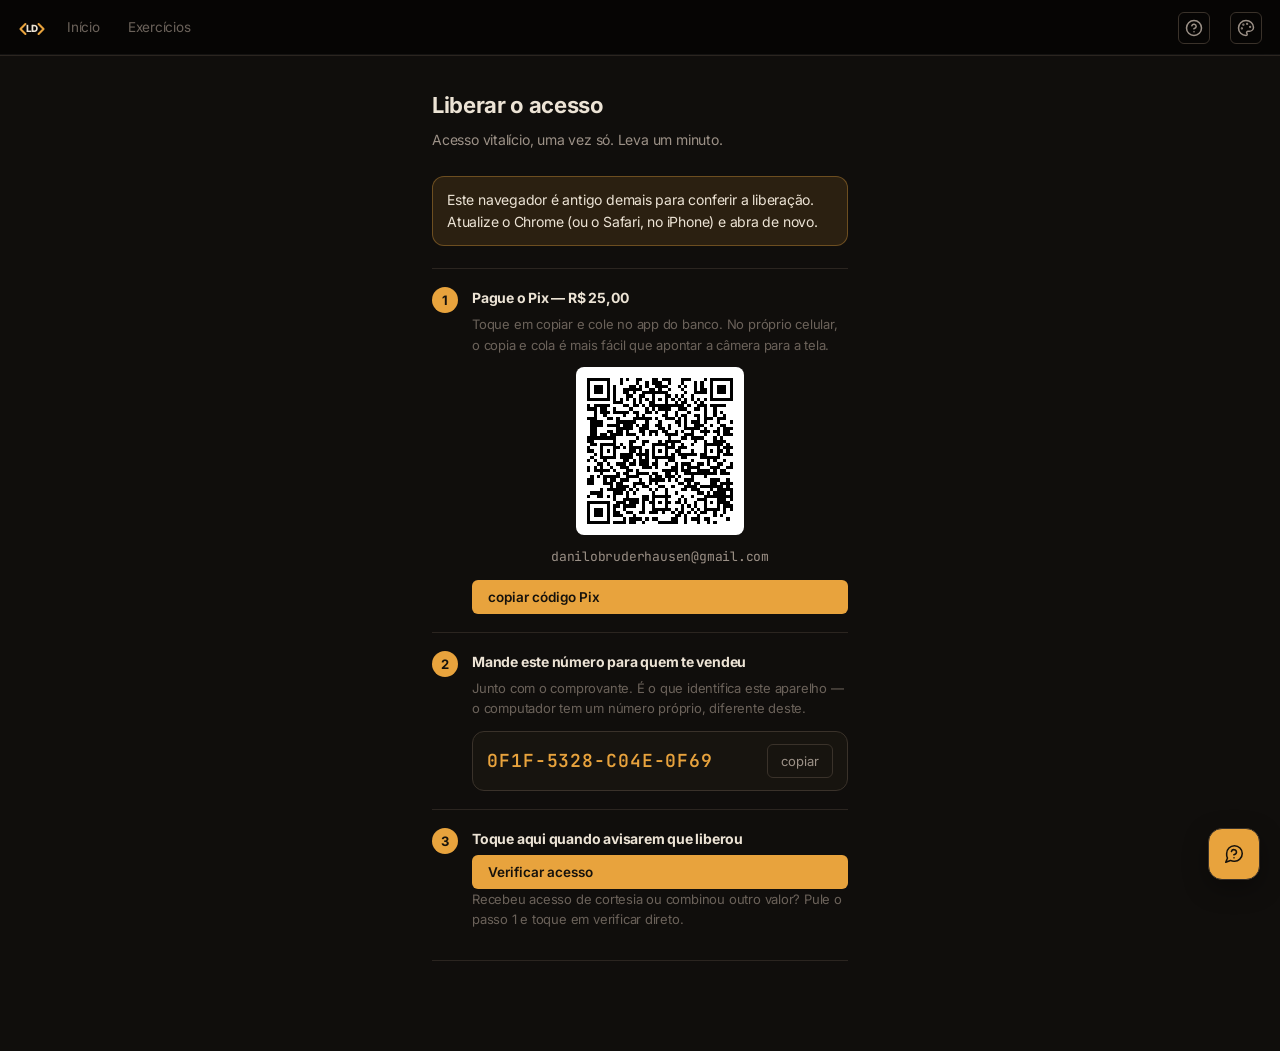
==== commit 009f488d: "Conteudo 2026.09.11.1710" ====
--- a/celular/index.html
+++ b/celular/index.html
@@ -9,8 +9,8 @@
     <meta name="theme-color" content="#0a0a0a" />
     <meta name="mobile-web-app-capable" content="yes" />
     <link rel="apple-touch-icon" href="./icone-192.png" />
-    <script type="module" crossorigin src="./assets/index-BiPc7Gwa.js"></script>
-    <link rel="stylesheet" crossorigin href="./assets/index-C2SaNptI.css">
+    <script type="module" crossorigin src="./assets/index-S9IWX1l0.js"></script>
+    <link rel="stylesheet" crossorigin href="./assets/index-CE5XhL9x.css">
   </head>
   <body>
     <header class="topo">
--- a/celular/assets/index-CE5XhL9x.css
+++ b/celular/assets/index-CE5XhL9x.css
@@ -0,0 +1 @@
+:root{--fundo: #000000;--gradiente-fundo: linear-gradient(180deg, #0a0a0a 0%, #000000 100%);--painel: #0a0a0a;--painel-alto: #141414;--codigo-fundo: #050505;--borda: rgba(255, 255, 255, .08);--borda-forte: rgba(255, 255, 255, .15);--borda-brilho: rgba(255, 255, 255, .4);--texto: #ededed;--texto-suave: #a1a1aa;--texto-fraco: #71717a;--acento: #ededed;--acento-tinta: #000000;--verde: #22c55e;--vermelho: #ef4444;--azul: #3b82f6;--roxo: #a855f7;--ciano: #06b6d4;--n-basico: var(--verde);--n-facil: var(--azul);--n-medio: var(--texto-suave);--n-dificil: var(--vermelho);--n-muito-dificil: var(--roxo);--mono: "JetBrains Mono Variable", "Cascadia Code", Consolas, monospace;--sans: "Inter Variable", "Segoe UI Variable Text", "Segoe UI", system-ui, sans-serif;--topo-altura: 56px;--raio: 12px;--largura: 880px}*{box-sizing:border-box}html,body{height:100%;margin:0}body{background:var(--fundo);background-attachment:fixed;color:var(--texto);font-family:var(--sans);letter-spacing:-.015em;font-size:14px;line-height:1.6;overflow-y:auto}body.sem-rolagem{overflow:hidden}a{color:inherit;text-decoration:none}h1,h2,h3{letter-spacing:-.015em}kbd{font-family:var(--mono);font-size:11px;padding:1px 5px;border:1px solid var(--borda-forte);border-bottom-width:2px;border-radius:4px;background:var(--codigo-fundo);color:var(--texto-suave)}::-webkit-scrollbar{width:11px;height:11px}::-webkit-scrollbar-thumb{background:var(--borda-forte);border-radius:6px;border:3px solid var(--fundo)}::-webkit-scrollbar-track{background:transparent}.cresce{flex:1}.oculto{display:none!important}.carregando{padding:40px 4px;color:var(--texto-fraco)}.fundo-modal{position:fixed;top:0;left:0;right:0;bottom:0;background:#0006;-webkit-backdrop-filter:blur(8px);backdrop-filter:blur(8px);z-index:100;display:grid;place-items:center;padding:20px;opacity:0;animation:fadeIn .2s forwards}@keyframes fadeIn{to{opacity:1;transform:translateY(0)}0%{opacity:0;transform:translateY(10px)}}.modal-vidro{background:#0a0a0ad9;-webkit-backdrop-filter:blur(16px);backdrop-filter:blur(16px);border:1px solid var(--borda-brilho);box-shadow:0 10px 30px #00000080,inset 0 1px #ffffff1a;border-radius:12px;padding:24px;width:340px;display:flex;flex-direction:column;gap:16px}.topo{position:sticky;top:0;z-index:30;height:var(--topo-altura);display:flex;align-items:center;gap:20px;padding:0 18px;background:#0009;-webkit-backdrop-filter:blur(12px);backdrop-filter:blur(12px);border-bottom:1px solid var(--borda);box-shadow:inset 0 -1px #ffffff0d}.marca{display:flex;align-items:center;font-family:var(--sans);font-weight:700;font-size:16px;letter-spacing:-.02em;color:var(--texto)}.marca b{color:var(--acento)}.nav{display:flex;gap:4px}.nav a{padding:6px 12px;border-radius:7px;font-size:13.5px;color:var(--texto-fraco)}.nav a:hover,.nav a.ativa{color:var(--texto);background:var(--painel-alto)}.sequencia{display:flex;align-items:center;gap:5px;font-family:var(--mono);font-size:13px;color:var(--acento);padding:4px 10px;border-radius:20px;background:color-mix(in srgb,var(--acento) 12%,transparent)}.botao-icone{display:grid;place-items:center;width:32px;height:32px;border:1px solid var(--borda-forte);border-radius:6px;background:transparent;color:var(--texto-suave);cursor:pointer}.botao-icone:hover{color:var(--acento);border-color:var(--acento)}.verificacoes-ok{margin-top:10px;border-top:1px solid var(--borda);padding-top:8px}.verificacoes-ok>summary{cursor:pointer;padding:4px 0;color:var(--texto-fraco);font-size:13px;list-style:none}.verificacoes-ok>summary::-webkit-details-marker{display:none}.verificacoes-ok>summary:before{content:"▸";display:inline-block;margin-right:6px;transition:transform .15s ease}.verificacoes-ok[open]>summary:before{transform:rotate(90deg)}.verificacoes-ok>summary:hover{color:var(--texto-suave)}.versao-atual{margin-left:2px;padding:2px 6px;border-radius:4px;background:var(--fundo-suave, rgba(255, 255, 255, .05));color:var(--texto-fraco);font-family:var(--mono);font-size:11px;letter-spacing:.02em;white-space:nowrap}[hidden]{display:none!important}.marca-ex{display:inline-grid;place-items:center;width:20px;height:20px;border-radius:5px;background:var(--fundo-suave, rgba(255, 255, 255, .05));color:var(--texto-fraco);flex-shrink:0}.cartao-ex:hover .marca-conserto,.cartao-ex:hover .marca-alternativas{color:var(--acento)}.versao-nova{width:auto;height:32px;gap:7px;grid-auto-flow:column;padding:0 11px;border-color:var(--acento);color:var(--acento);font-size:13px;text-decoration:none;white-space:nowrap}.versao-nova:hover{background:color-mix(in srgb,var(--acento) 12%,transparent)}@media(max-width:620px){.versao-nova{padding:0;width:32px}.versao-nova span{display:none}}.painel-tema{position:fixed;top:calc(var(--topo-altura) + 8px);right:14px;z-index:50;width:250px;padding:14px;background:var(--painel-alto);border:1px solid var(--borda-forte);border-radius:var(--raio);box-shadow:0 8px 24px #0000004d}.tema-titulo{font-size:11px;text-transform:uppercase;letter-spacing:.09em;color:var(--texto-fraco);margin-bottom:10px}.tema-presets{display:grid;grid-template-columns:1fr 1fr;gap:6px}.tema-opcao{display:flex;align-items:center;gap:8px;padding:7px 8px;border:1px solid var(--borda);border-radius:6px;background:transparent;color:var(--texto-suave);font-family:inherit;font-size:12.5px;cursor:pointer}.tema-opcao:hover{border-color:var(--borda-forte);color:var(--texto)}.tema-opcao.ativa{border-color:var(--acento);color:var(--texto)}.tema-amostra{display:flex;gap:2px;padding:3px;border-radius:5px;border:1px solid var(--borda-forte)}.tema-amostra i{width:5px;height:12px;border-radius:2px}.tema-linha{display:flex;align-items:center;justify-content:space-between;margin-top:14px;font-size:13px;color:var(--texto-suave)}.tema-linha input[type=color]{width:40px;height:26px;padding:0;border:1px solid var(--borda-forte);border-radius:6px;background:transparent;cursor:pointer}.tema-reset{width:100%;margin-top:10px;font-size:12.5px}.tema-reset:disabled{opacity:.4;cursor:default}.pagina{max-width:var(--largura);margin:0 auto;padding:34px 22px 90px}.voltar{display:inline-block;margin-bottom:20px;font-size:13px;color:var(--texto-fraco)}.voltar:hover{color:var(--acento)}.voltar.sem-margem{margin:0}.hero{display:flex;align-items:flex-end;justify-content:space-between;gap:30px;flex-wrap:wrap}.hero h1{font-size:27px;margin:0 0 6px}.hero-sub{margin:0;color:var(--texto-suave);max-width:60ch}.hero-sub b{color:var(--acento)}.hero-numeros{display:flex;gap:26px}.hero-numeros div{display:flex;flex-direction:column;align-items:flex-start}.hero-numeros b{font-size:24px;font-family:var(--mono);line-height:1.1}.hero-numeros span{font-size:10.5px;text-transform:uppercase;letter-spacing:.08em;color:var(--texto-fraco)}.grade-container{display:flex;flex-direction:column;gap:12px;margin:24px 0 6px;background:var(--painel);padding:16px 20px;border-radius:var(--raio);border:1px solid var(--borda);width:max-content}.grade-header{font-size:13.5px;font-weight:600;color:var(--texto);display:flex;align-items:center;gap:8px}.grade-dias{display:flex;gap:6px;flex-wrap:wrap}.grade-dias .dia{width:24px;height:24px;border-radius:4px;background:color-mix(in srgb,var(--texto) 6%,transparent);transition:transform .1s ease}.grade-dias .dia:hover{transform:scale(1.2)}.grade-dias .n1{background:color-mix(in srgb,var(--acento) 35%,transparent)}.grade-dias .n2{background:color-mix(in srgb,var(--acento) 65%,transparent)}.grade-dias .n3{background:var(--acento);box-shadow:0 0 6px color-mix(in srgb,var(--acento) 50%,transparent)}.retomar{display:flex;align-items:center;gap:12px;margin-top:22px;padding:12px 16px;border:1px solid var(--borda-forte);border-radius:var(--raio);background:var(--painel)}.retomar:hover{border-color:var(--acento)}.retomar-rot{color:var(--texto-suave);font-size:13px}.retomar-id{font-family:var(--mono);font-size:13px;color:var(--acento)}.retomar-seta{margin-left:auto;color:var(--texto-fraco)}.secao{font-size:17px;margin:44px 0 4px}.secao-sub{margin:0 0 16px;color:var(--texto-fraco);font-size:13.5px}.cursos{display:grid;gap:14px;grid-template-columns:repeat(auto-fill,minmax(330px,1fr))}.cartao-curso{display:flex;gap:16px;padding:24px;background:var(--painel);border:1px solid var(--borda);border-radius:var(--raio);transition:all .2s ease}.cartao-curso:hover{border-color:var(--borda-brilho);background:var(--painel-alto)}.cartao-curso.indisponivel{opacity:.55;cursor:default}.cartao-curso.indisponivel:hover{border-color:var(--borda);background:var(--painel)}.cartao-icone{font-size:30px;line-height:1}.cartao-corpo{flex:1;min-width:0}.cartao-corpo h3{margin:0 0 2px;font-size:17px}.cartao-sub{margin:0 0 8px;color:var(--acento);font-size:12.5px}.cartao-desc{margin:0 0 14px;color:var(--texto-suave);font-size:13px}.cartao-rodape{display:flex;justify-content:space-between;gap:10px;margin-top:9px;font-size:12.5px;color:var(--texto-fraco)}.cartao-acao{color:var(--acento)}.tag-breve{font-size:11px;padding:2px 8px;border-radius:20px;border:1px solid var(--borda-forte);color:var(--texto-fraco)}.progresso-barra{height:6px;border-radius:4px;background:color-mix(in srgb,var(--texto) 8%,transparent);overflow:hidden}.progresso-cheio{height:100%;background:var(--acento);border-radius:4px;transition:width .3s ease}.cartao-banco{display:block;padding:20px;background:var(--painel);border:1px solid var(--borda);border-radius:var(--raio)}.cartao-banco:hover{border-color:var(--acento)}.banco-topo{display:flex;justify-content:space-between;align-items:flex-start;gap:14px}.banco-topo h3{margin:0 0 2px;font-size:17px}.banco-topo p{margin:0 0 14px;color:var(--texto-suave);font-size:13px}.chips-nivel{display:flex;flex-wrap:wrap;gap:8px;margin-top:14px}.chip-nivel{display:flex;align-items:baseline;gap:7px;padding:5px 11px;border-radius:20px;font-size:12.5px;border:1px solid}.chip-nivel span{font-family:var(--mono);font-size:11.5px;opacity:.8}.chip-nivel.vazio{opacity:.4}.chip-nivel.nivel-basico{color:var(--n-basico);border-color:color-mix(in srgb,var(--n-basico) 45%,transparent);background:color-mix(in srgb,var(--n-basico) 10%,transparent)}.chip-nivel.nivel-facil{color:var(--n-facil);border-color:color-mix(in srgb,var(--n-facil) 45%,transparent);background:color-mix(in srgb,var(--n-facil) 10%,transparent)}.chip-nivel.nivel-medio{color:var(--n-medio);border-color:color-mix(in srgb,var(--n-medio) 45%,transparent);background:color-mix(in srgb,var(--n-medio) 10%,transparent)}.chip-nivel.nivel-dificil{color:var(--n-dificil);border-color:color-mix(in srgb,var(--n-dificil) 45%,transparent);background:color-mix(in srgb,var(--n-dificil) 10%,transparent)}.chip-nivel.nivel-muito-dificil{color:var(--n-muito-dificil);border-color:color-mix(in srgb,var(--n-muito-dificil) 45%,transparent);background:color-mix(in srgb,var(--n-muito-dificil) 10%,transparent)}.chip{font-size:10.5px;text-transform:uppercase;letter-spacing:.06em;padding:2px 7px;border-radius:5px;white-space:nowrap}.chip.nivel-basico{color:var(--n-basico);background:color-mix(in srgb,var(--n-basico) 15%,transparent)}.chip.nivel-facil{color:var(--n-facil);background:color-mix(in srgb,var(--n-facil) 15%,transparent)}.chip.nivel-medio{color:var(--n-medio);background:color-mix(in srgb,var(--n-medio) 15%,transparent)}.chip.nivel-dificil{color:var(--n-dificil);background:color-mix(in srgb,var(--n-dificil) 15%,transparent)}.chip.nivel-muito-dificil{color:var(--n-muito-dificil);background:color-mix(in srgb,var(--n-muito-dificil) 15%,transparent)}.marca{display:grid;place-items:center;width:17px;height:17px;flex-shrink:0;border-radius:50%;font-size:11px}.marca.feito{background:var(--verde);color:var(--fundo)}.marca.aberta{border:1.5px solid var(--borda-forte)}.cabeca-curso{display:flex;align-items:center;gap:16px}.cabeca-curso h1{margin:0 0 3px;font-size:25px}.cabeca-icone{font-size:34px}.faixa-progresso{display:flex;align-items:center;gap:14px;margin:22px 0 26px}.faixa-progresso .progresso-barra{flex:1}.faixa-progresso span{font-size:12.5px;color:var(--texto-fraco);white-space:nowrap}.faixa-progresso.compacta{margin:0;min-width:220px}.descricao-curso{margin-bottom:26px}.modulos{display:flex;flex-direction:column;gap:9px}.modulo{background:var(--painel);border:1px solid var(--borda);border-radius:var(--raio);overflow:hidden}.modulo[open]{border-color:var(--borda-forte)}.modulo.completo .modulo-codigo{color:var(--verde);border-color:color-mix(in srgb,var(--verde) 45%,transparent)}.modulo summary{display:flex;align-items:center;gap:13px;padding:15px 18px;cursor:pointer;list-style:none}.modulo summary::-webkit-details-marker{display:none}.modulo summary:hover{background:var(--painel-alto)}.modulo-codigo{font-family:var(--mono);font-size:11.5px;color:var(--acento);border:1px solid color-mix(in srgb,var(--acento) 40%,transparent);border-radius:5px;padding:1px 7px}.modulo-titulo{flex:1;font-size:15px}.modulo-contagem{font-family:var(--mono);font-size:12.5px;color:var(--texto-fraco)}.modulo-seta{color:var(--texto-fraco);font-size:11px;transition:transform .18s}.modulo[open] .modulo-seta{transform:rotate(180deg)}.modulo-corpo{padding:0 18px 15px}.modulo-resumo{margin:0 0 13px;padding-left:13px;border-left:2px solid var(--borda-forte);color:var(--texto-suave);font-size:13px}.modulo-vazio{color:var(--texto-fraco);font-size:13px;margin:0}.lista-ex{display:flex;flex-direction:column;gap:3px}.linha-ex{display:flex;align-items:center;gap:11px;padding:10px 12px;border-radius:7px;border:1px solid transparent}.linha-ex:hover{background:var(--painel-alto);border-color:var(--borda)}.linha-titulo{flex:1;font-size:13.5px}.linha-ex.feita .linha-titulo{color:var(--texto-suave)}.linha-tempo{font-size:11.5px;color:var(--texto-fraco);font-family:var(--mono)}.cabeca-banco{display:flex;align-items:flex-end;justify-content:space-between;gap:26px;flex-wrap:wrap}.cabeca-banco h1{margin:0 0 5px;font-size:25px}.filtros{display:flex;gap:14px;margin:26px 0 22px;flex-wrap:wrap;align-items:center}.abas-nivel{display:flex;gap:5px;flex-wrap:wrap}.abas-nivel button{display:flex;align-items:baseline;gap:6px;padding:6px 12px;border-radius:20px;border:1px solid var(--borda);background:transparent;color:var(--texto-fraco);font-family:inherit;font-size:12.5px;cursor:pointer}.abas-nivel button b{font-family:var(--mono);font-size:11px;opacity:.75}.abas-nivel button:hover{color:var(--texto);border-color:var(--borda-forte)}.abas-nivel button.ativa{color:var(--texto);border-color:var(--acento);background:color-mix(in srgb,var(--acento) 12%,transparent)}.abas-nivel button.nivel-basico.ativa{border-color:var(--n-basico);background:color-mix(in srgb,var(--n-basico) 12%,transparent)}.abas-nivel button.nivel-facil.ativa{border-color:var(--n-facil);background:color-mix(in srgb,var(--n-facil) 12%,transparent)}.abas-nivel button.nivel-medio.ativa{border-color:var(--n-medio);background:color-mix(in srgb,var(--n-medio) 12%,transparent)}.abas-nivel button.nivel-dificil.ativa{border-color:var(--n-dificil);background:color-mix(in srgb,var(--n-dificil) 12%,transparent)}.abas-nivel button.nivel-muito-dificil.ativa{border-color:var(--n-muito-dificil);background:color-mix(in srgb,var(--n-muito-dificil) 12%,transparent)}.busca{flex:1;min-width:200px;padding:8px 13px;border-radius:6px;border:1px solid var(--borda);background:var(--painel);color:var(--texto);font-family:inherit;font-size:13px}.busca:focus{outline:none;border-color:var(--acento)}.busca::placeholder{color:var(--texto-fraco)}.grupo-nivel{margin-bottom:34px}.titulo-grupo{display:flex;align-items:baseline;gap:10px;font-size:12px;text-transform:uppercase;letter-spacing:.09em;margin:0 0 12px;padding-bottom:8px;border-bottom:1px solid var(--borda)}.titulo-grupo span{font-size:11px;color:var(--texto-fraco);letter-spacing:0;text-transform:none}.nivel-texto-basico{color:var(--n-basico)}.nivel-texto-facil{color:var(--n-facil)}.nivel-texto-medio{color:var(--n-medio)}.nivel-texto-dificil{color:var(--n-dificil)}.nivel-texto-muito-dificil{color:var(--n-muito-dificil)}.grade-ex{display:grid;gap:10px;grid-template-columns:repeat(auto-fill,minmax(238px,1fr))}.cartao-ex{display:block;padding:16px 20px;background:var(--painel);border:1px solid var(--borda);border-left-width:2px;border-radius:var(--raio);transition:all .2s ease}.cartao-ex:hover{border-color:var(--borda-brilho);background:var(--painel-alto)}.cartao-ex.borda-basico{border-left-color:var(--n-basico)}.cartao-ex.borda-facil{border-left-color:var(--n-facil)}.cartao-ex.borda-medio{border-left-color:var(--n-medio)}.cartao-ex.borda-dificil{border-left-color:var(--n-dificil)}.cartao-ex.borda-muito-dificil{border-left-color:var(--n-muito-dificil)}.cartao-ex.feito{background:color-mix(in srgb,var(--verde) 6%,var(--painel))}.cartao-ex-topo{display:flex;align-items:center;gap:9px}.cartao-ex-topo h3{margin:0;font-size:14.5px;font-weight:600}.cartao-ex-meta{display:flex;align-items:center;gap:9px;margin-top:11px}.cartao-ex-meta .tempo{font-family:var(--mono);font-size:11px;color:var(--texto-fraco)}.tags{display:flex;flex-wrap:wrap;gap:5px;margin-top:9px}.tags span{font-size:10.5px;padding:1px 7px;border-radius:4px;color:var(--texto-fraco);background:var(--painel-alto)}.estudo{height:calc(100vh - var(--topo-altura));display:flex;flex-direction:column}.estudo-barra{display:flex;align-items:center;gap:16px;padding:0 16px;height:44px;flex-shrink:0;background:var(--painel);border-bottom:1px solid var(--borda)}.estudo-titulo{display:flex;align-items:center;gap:9px;font-size:13.5px;min-width:0}.estudo-modulo{color:var(--texto-fraco)}.estudo-modulo:after{content:" /"}.estudo-titulo b{font-weight:600}.selo-feito{font-size:12px;color:var(--verde);padding:3px 10px;border-radius:20px;background:color-mix(in srgb,var(--verde) 13%,transparent)}.selo-feito.pulsa{animation:pulsa .6s ease 2}@keyframes pulsa{50%{transform:scale(1.12);box-shadow:0 0 0 2px var(--verde)}}.placar{display:flex;align-items:baseline;gap:6px;font-family:var(--mono)}.placar-num{font-size:15px}.placar-rot{font-size:10px;text-transform:uppercase;letter-spacing:.08em;color:var(--texto-fraco)}.placar.tudo-ok .placar-num{color:var(--verde)}.placar.tem-falha .placar-num{color:var(--vermelho)}.grade-principal{flex:1;min-height:0;display:grid;grid-template-columns:minmax(320px,1fr) minmax(430px,1.25fr) minmax(340px,.95fr)}.coluna{display:flex;flex-direction:column;min-width:0;min-height:0;border-right:1px solid var(--borda)}.coluna:last-child{border-right:0}.rolagem{overflow-y:auto;min-height:0;flex:1}.coluna-aula{background:var(--painel)}.coluna-editor{background:var(--codigo-fundo)}.coluna-saida{background:var(--painel)}.vazio{padding:22px;color:var(--texto-fraco);font-size:13px}.vazio code{font-family:var(--mono);color:var(--acento)}.prosa{padding:26px 26px 90px}.prosa>*:first-child{margin-top:0}.prosa h1{font-size:21px;line-height:1.3;margin:0 0 14px}.prosa h2{font-size:12px;text-transform:uppercase;letter-spacing:.09em;color:var(--acento);margin:32px 0 10px;padding-bottom:6px;border-bottom:1px solid var(--borda)}.prosa h3{font-size:15px;margin:24px 0 6px}.prosa p,.prosa li{color:color-mix(in srgb,var(--texto) 88%,var(--texto-suave))}.prosa ul,.prosa ol{padding-left:20px}.prosa li{margin:5px 0}.prosa strong{color:var(--texto)}.prosa code{font-family:var(--mono);font-size:12.5px;background:var(--codigo-fundo);border:1px solid var(--borda);border-radius:4px;padding:1px 5px;color:var(--acento)}.prosa pre{background:var(--codigo-fundo);border:1px solid var(--borda);border-radius:var(--raio);padding:13px 15px;overflow-x:auto}.prosa pre code{background:none;border:0;padding:0;color:var(--texto);font-size:12.5px}.prosa blockquote{margin:16px 0;padding:11px 16px;border-left:3px solid var(--acento);background:color-mix(in srgb,var(--acento) 7%,transparent);color:var(--texto-suave)}.prosa blockquote p{margin:0}.prosa hr{border:0;border-top:1px solid var(--borda);margin:28px 0}.prosa a{color:var(--azul);text-decoration:underline;text-underline-offset:3px}.prosa table{border-collapse:collapse;width:100%;margin:16px 0;font-size:13px}.prosa th,.prosa td{border:1px solid var(--borda);padding:6px 11px;text-align:left}.prosa th{background:var(--painel-alto);color:var(--texto-suave);font-size:12px}.barra{height:34px;display:flex;align-items:center;gap:10px;padding:0 14px;background:var(--painel);border-bottom:1px solid var(--borda);flex-shrink:0}.arquivo{font-family:var(--mono);font-size:12px;color:var(--texto-suave)}.dica-atalho{margin-left:auto;font-size:11.5px;color:var(--texto-fraco);font-family:var(--mono)}.dica-atalho.trabalhando{color:var(--acento)}.dica-atalho.ruim{color:var(--vermelho)}.editor{flex:1;min-height:0;overflow:hidden}.cm-editor{height:100%}.cm-scroller{font-family:var(--mono)!important;font-size:13.5px;line-height:1.65}.cabeca-curso{display:flex;align-items:center;gap:20px;margin:30px 0}.cabeca-curso-acao{margin-left:auto;display:flex;align-items:center;gap:10px}.botao-reiniciar-curso{white-space:nowrap}.botao-reiniciar-curso:hover{color:var(--vermelho);border-color:var(--vermelho)}.acoes{display:flex;align-items:center;gap:10px;padding:10px 14px;background:var(--painel);border-top:1px solid var(--borda);flex-shrink:0}.botao-principal{display:inline-flex;align-items:center;gap:9px;background:var(--acento);color:var(--acento-tinta);border:0;border-radius:6px;padding:9px 16px;font-family:inherit;font-size:13.5px;font-weight:600;cursor:pointer}.botao-principal:hover:not(:disabled){filter:brightness(1.1)}.botao-principal:disabled{opacity:.5;cursor:wait}.botao-principal .seta{font-size:11px}.botao-principal kbd{background:color-mix(in srgb,var(--acento-tinta) 18%,transparent);border-color:color-mix(in srgb,var(--acento-tinta) 22%,transparent);color:var(--acento-tinta)}.botao-fantasma{background:none;border:1px solid var(--borda-forte);color:var(--texto-suave);border-radius:6px;padding:8px 13px;font-family:inherit;font-size:13px;cursor:pointer}.botao-fantasma:hover{color:var(--texto);border-color:var(--texto-fraco)}.abas{display:flex;gap:2px;padding:0 10px;background:var(--painel);border-bottom:1px solid var(--borda);flex-shrink:0}.abas button{background:none;border:0;border-bottom:2px solid transparent;color:var(--texto-fraco);padding:10px 12px;font-family:inherit;font-size:12.5px;cursor:pointer}.abas button:hover{color:var(--texto-suave)}.abas button.ativa{color:var(--texto);border-bottom-color:var(--acento)}.painel{padding:16px}.resumo{display:flex;align-items:center;gap:12px;padding:12px 14px;border-radius:var(--raio);margin-bottom:14px;border:1px solid var(--borda-forte);background:var(--painel-alto)}.resumo.tudo-ok{border-color:color-mix(in srgb,var(--verde) 45%,transparent);background:color-mix(in srgb,var(--verde) 9%,var(--painel-alto))}.resumo-icone{font-size:19px;line-height:1}.resumo-texto{font-size:13.5px}.resumo-texto b{display:block;font-size:14.5px}.resumo.tudo-ok .resumo-texto b{color:var(--verde)}.resumo-sub{color:var(--texto-fraco);font-size:12px}.teste{display:flex;gap:10px;padding:9px 11px;border-radius:7px;margin-bottom:5px;background:var(--painel-alto);border:1px solid transparent;align-items:flex-start}.teste.falha{border-color:color-mix(in srgb,var(--vermelho) 35%,transparent);background:color-mix(in srgb,var(--vermelho) 7%,var(--painel-alto))}.teste .icone{font-family:var(--mono);font-weight:700;line-height:1.5;flex-shrink:0}.teste.ok .icone{color:var(--verde)}.teste.falha .icone{color:var(--vermelho)}.teste .corpo{min-width:0;flex:1}.teste code.expr{font-family:var(--mono);font-size:12.5px;color:var(--texto);word-break:break-word}.teste.ok code.expr{color:var(--texto-suave)}.comparacao{display:flex;flex-wrap:wrap;gap:6px 16px;margin-top:7px;font-family:var(--mono);font-size:12px;color:var(--texto-fraco)}.comparacao b{font-weight:600;padding:0 5px;border-radius:3px}.comparacao .esperado b{color:var(--verde);background:color-mix(in srgb,var(--verde) 13%,transparent)}.comparacao .obtido b{color:var(--vermelho);background:color-mix(in srgb,var(--vermelho) 13%,transparent)}.erro-bloco{border:1px solid color-mix(in srgb,var(--vermelho) 40%,transparent);border-radius:var(--raio);overflow:hidden}.erro-cabeca{background:color-mix(in srgb,var(--vermelho) 14%,var(--painel-alto));padding:10px 13px;font-size:13px;font-weight:600;color:var(--vermelho)}.erro-corpo{margin:0;padding:13px;font-family:var(--mono);font-size:12px;line-height:1.55;white-space:pre-wrap;word-break:break-word;color:var(--texto-suave);background:var(--codigo-fundo)}.erro-corpo .lin-erro{color:var(--vermelho)}.erro-corpo .lin-nota{color:var(--azul)}.palco-grade{display:flex;justify-content:center;padding:6px 0 18px}.palco-grade canvas{image-rendering:pixelated;border:1px solid var(--borda-forte);border-radius:4px;background:var(--codigo-fundo);max-width:100%}.aviso-fora{margin-bottom:12px;padding:9px 12px;border-radius:7px;font-size:12.5px;color:var(--texto);background:color-mix(in srgb,var(--acento) 11%,transparent);border:1px solid color-mix(in srgb,var(--acento) 34%,transparent)}.aviso-fora code{font-family:var(--mono);color:var(--acento)}.titulo-secao{font-size:11px;text-transform:uppercase;letter-spacing:.09em;color:var(--texto-fraco);margin:4px 0 9px}.variaveis{display:flex;flex-direction:column;gap:5px}.var-linha{display:flex;align-items:center;gap:10px;background:var(--painel-alto);border:1px solid var(--borda);border-radius:7px;padding:7px 11px;font-family:var(--mono);font-size:12.5px}.var-nome{color:var(--roxo)}.var-igual{color:var(--texto-fraco)}.var-valor{color:var(--texto);margin-left:auto}.saida-crua{margin:0;font-family:var(--mono);font-size:12.5px;line-height:1.6;white-space:pre-wrap;word-break:break-word;color:var(--texto-suave)}.saida-crua .stderr{color:var(--vermelho)}.pagina-aula{display:flex;flex-direction:column;align-items:center}.aula-cabeca{position:sticky;top:0;z-index:20;width:100%;padding:12px 20px 0;background:color-mix(in srgb,var(--fundo) 88%,transparent);-webkit-backdrop-filter:blur(12px);backdrop-filter:blur(12px);border-bottom:1px solid var(--borda)}.aula-cabeca-linha{display:flex;align-items:center;gap:16px;width:100%;max-width:760px;margin:0 auto}.aula-cabeca .voltar{margin:0;flex:none}.aula-cabeca-meio{display:flex;align-items:baseline;gap:10px;min-width:0;flex:1;justify-content:center}.aula-codigo{font-family:var(--mono);font-size:12px;color:var(--acento-tinta, var(--fundo));background:var(--acento);padding:2px 7px;border-radius:5px;flex:none}.aula-nome{font-weight:600;color:var(--texto);white-space:nowrap;overflow:hidden;text-overflow:ellipsis}.aula-posicao{font-size:12px;color:var(--texto-fraco);white-space:nowrap;flex:none}.aula-contador{font-size:13px;color:var(--texto-fraco);font-variant-numeric:tabular-nums;flex:none}.aula-trilha{display:flex;gap:4px;width:100%;max-width:760px;margin:12px auto 0;padding-bottom:10px}.passo-marca{flex:1;height:4px;min-width:6px;padding:0;border:0;border-radius:2px;background:var(--borda);cursor:pointer;transition:background .25s ease,transform .15s ease}.passo-marca:disabled{cursor:default}.passo-marca.feito{background:var(--verde)}.passo-marca.atual{background:var(--acento)}.passo-marca:not(:disabled):hover{transform:scaleY(2)}.aula-container{width:100%;max-width:760px;padding:28px 20px 80px}.aula-passo-titulo{margin:0 0 6px;font-size:12px;letter-spacing:.08em;text-transform:uppercase;color:var(--texto-fraco)}.aula-aviso-revisao{display:flex;align-items:center;gap:8px;margin:0 0 20px;padding:10px 14px;font-size:14px;color:var(--texto-suave);background:color-mix(in srgb,var(--verde) 10%,transparent);border:1px solid color-mix(in srgb,var(--verde) 30%,transparent);border-radius:var(--raio)}.aula-aviso-revisao svg{color:var(--verde);flex:none}.aula-nav-dica{font-size:13px;color:var(--texto-fraco);text-align:center;flex:1}.aula-fim{margin-top:40px;padding:22px;border:1px solid color-mix(in srgb,var(--verde) 35%,transparent);background:color-mix(in srgb,var(--verde) 8%,transparent);border-radius:var(--raio)}.aula-fim h3{display:flex;align-items:center;gap:8px;margin:0 0 8px;color:var(--texto)}.aula-fim h3 svg{color:var(--verde)}.aula-fim p{margin:0 0 18px;color:var(--texto-suave)}.aula-fim-acoes{display:flex;gap:10px;flex-wrap:wrap}.leitura-focada{font-size:17px;line-height:1.8;color:var(--texto-suave);min-height:200px}.leitura-focada h1,.leitura-focada h2,.leitura-focada h3{color:var(--texto);letter-spacing:-.02em}.leitura-focada h2{font-size:24px;margin-top:0;padding-bottom:12px;border-bottom:1px solid var(--borda)}.aula-navegacao{display:flex;justify-content:space-between;align-items:center;margin-top:48px;padding-top:32px;border-top:1px solid var(--borda);gap:16px}.aula-btn-nav{padding:14px 28px;border:1px solid var(--borda);background:transparent;color:var(--texto-suave);font-family:var(--sans);font-size:15px;font-weight:500;border-radius:var(--raio);cursor:pointer;transition:all .2s ease}.aula-btn-nav:hover:not(:disabled){border-color:var(--borda-brilho);color:var(--texto);background:var(--painel-alto)}.aula-btn-nav:disabled{opacity:.25;cursor:not-allowed}.aula-btn-proximo{margin-left:auto}.aula-btn-concluir{background:var(--texto);color:var(--fundo);border-color:var(--texto);font-weight:600}.aula-btn-concluir:hover:not(:disabled){background:#fff;color:var(--fundo);border-color:#fff;box-shadow:0 4px 12px #0000004d;border-color:var(--borda-forte)}.botao-proximo-gigante{display:inline-flex;align-items:center;padding:16px 28px;background:var(--texto);color:var(--fundo);font-weight:600;font-size:15px;border-radius:var(--raio);text-decoration:none;transition:all .2s ease}.botao-proximo-gigante:hover{background:#fff;transform:translateY(-1px);box-shadow:0 4px 12px #0000004d;border-color:var(--borda-forte)}.painel-jogo{display:flex;flex-direction:column;min-height:0;padding:0}.painel-jogo.oculto{display:none}.jogo-area{flex:1;min-height:0;background:#000;display:flex}.tela-jogo{flex:1;width:100%;border:0;display:block;background:#000}.jogo-rodape{display:flex;align-items:center;gap:10px;padding:10px 14px;border-top:1px solid var(--borda);background:var(--painel-alto);flex-shrink:0}.jogo-dica{font-size:12.5px;color:var(--texto-fraco);flex:1}.jogo-feito{font-size:12.5px;color:var(--verde);flex:1}.jogo-rodape .botao-principal{padding:7px 14px;font-size:13px}.jogo-rodape .botao-fantasma{padding:6px 12px;font-size:12.5px}#tutor-flutuante{position:fixed;right:20px;bottom:20px;z-index:60;display:flex;flex-direction:column;align-items:flex-end;gap:12px}.tf-botao{width:52px;height:52px;border-radius:14px;border:1px solid var(--borda-forte);background:var(--acento);color:var(--acento-tinta);display:grid;place-items:center;cursor:pointer;box-shadow:0 8px 24px #00000059;transition:transform .15s,filter .15s}.tf-botao:hover{transform:translateY(-2px);filter:brightness(1.08)}#tutor-flutuante.aberto .tf-botao{transform:scale(.92);opacity:.85}.tf-janela{width:min(420px,calc(100vw - 40px));height:min(560px,calc(100vh - 130px));display:flex;flex-direction:column;background:var(--painel);border:1px solid var(--borda-forte);border-radius:14px;overflow:hidden;box-shadow:0 20px 60px #00000080}.tf-janela[hidden]{display:none!important}.tf-topo{display:flex;align-items:center;gap:9px;padding:11px 13px;border-bottom:1px solid var(--borda);background:var(--painel-alto);flex-shrink:0}.tf-titulo{font-size:13.5px;font-weight:600}.tf-selo{font-size:10px;color:var(--texto-fraco);border:1px solid var(--borda-forte);border-radius:20px;padding:1px 8px}.tf-selo:empty{display:none}.tf-limpar{margin-left:auto;background:none;border:0;color:var(--texto-fraco);font-family:inherit;font-size:12px;cursor:pointer}.tf-limpar:hover{color:var(--texto)}.tf-fechar{background:none;border:0;color:var(--texto-fraco);font-size:15px;cursor:pointer;line-height:1;padding:0 2px}.tf-fechar:hover{color:var(--texto)}.tf-conversa{flex:1;min-height:0;overflow-y:auto;padding:14px;display:flex;flex-direction:column;gap:10px}.tf-vazio{color:var(--texto-suave);font-size:13px}.tf-vazio p{margin:0 0 9px}.tf-vazio b{color:var(--texto)}.tf-sugestoes{display:flex;flex-wrap:wrap;gap:6px;margin-top:14px}.tf-sugestoes button{padding:6px 11px;border-radius:20px;border:1px solid var(--borda-forte);background:transparent;color:var(--texto-suave);font-family:inherit;font-size:12px;cursor:pointer}.tf-sugestoes button:hover{color:var(--acento);border-color:var(--acento)}.tf-msg{max-width:92%;font-size:13.5px}.tf-aluno{align-self:flex-end;background:color-mix(in srgb,var(--acento) 16%,transparent);border:1px solid color-mix(in srgb,var(--acento) 32%,transparent);border-radius:12px 12px 3px;padding:8px 12px;white-space:pre-wrap;word-break:break-word}.tf-tutor{align-self:flex-start;background:var(--painel-alto);border:1px solid var(--borda);border-radius:12px 12px 12px 3px;padding:4px 13px;width:92%}.tf-pensando{color:var(--texto-fraco);padding:9px 13px;font-style:italic}.tf-corpo{padding:0;font-size:13.5px}.tf-corpo>*:first-child{margin-top:0}.tf-corpo>*:last-child{margin-bottom:0}.tf-corpo h1,.tf-corpo h2,.tf-corpo h3{font-size:13.5px;margin:12px 0 5px;border:0;padding:0;text-transform:none;letter-spacing:0;color:var(--acento)}.tf-corpo p{margin:0 0 8px}.tf-corpo pre{padding:9px 11px;margin:8px 0}.tf-corpo pre code{font-size:11.5px}.tf-corpo table{font-size:12px}.tf-fontes{display:flex;flex-wrap:wrap;gap:6px;margin:4px 0 9px}.tf-fontes a{font-size:11px;padding:2px 8px;border-radius:20px;border:1px solid var(--borda-forte);color:var(--texto-fraco)}.tf-fontes a:hover{color:var(--acento);border-color:var(--acento)}.tf-forma{display:flex;gap:7px;padding:11px;border-top:1px solid var(--borda);background:var(--painel-alto);flex-shrink:0}.tf-forma input{flex:1;min-width:0;padding:9px 13px;border-radius:20px;border:1px solid var(--borda);background:var(--codigo-fundo);color:var(--texto);font-family:inherit;font-size:13px}.tf-forma input:focus{outline:none;border-color:var(--acento)}.tf-forma input::placeholder{color:var(--texto-fraco)}.tf-forma button{width:36px;height:36px;flex-shrink:0;border-radius:50%;border:0;background:var(--acento);color:var(--acento-tinta);font-size:16px;cursor:pointer}.tf-forma button:hover{filter:brightness(1.1)}@media(max-width:520px){#tutor-flutuante{right:12px;bottom:12px}.tf-janela{height:min(70vh,calc(100vh - 110px))}}.dica-cartao{border:1px solid var(--borda);border-left:3px solid var(--acento);border-radius:var(--raio);background:var(--painel-alto);padding:12px 14px;margin-bottom:10px}.dica-topo{display:flex;align-items:center;gap:8px;margin-bottom:6px}.dica-nivel{font-size:10.5px;text-transform:uppercase;letter-spacing:.08em;color:var(--acento)}.dica-fonte{font-size:10px;padding:1px 7px;border-radius:20px;color:var(--texto-fraco);border:1px solid var(--borda-forte)}.dica-corpo{padding:0;font-size:13.5px}.dica-corpo>*:first-child{margin-top:0}.dica-corpo>*:last-child{margin-bottom:0}.dica-corpo p{margin:0 0 8px}.tutor-acoes{margin:4px 0 14px}.tutor-acoes .botao-fantasma{width:100%}.dica-fim{padding:11px 13px;border-radius:var(--raio);border:1px dashed var(--borda-forte);color:var(--texto-fraco);font-size:13px}.tutor-pergunta{display:flex;gap:7px}.tutor-pergunta input{flex:1;min-width:0;padding:8px 12px;border-radius:8px;border:1px solid var(--borda);background:var(--codigo-fundo);color:var(--texto);font-family:inherit;font-size:13px}.tutor-pergunta input:focus{outline:none;border-color:var(--acento)}.tutor-pergunta input::placeholder{color:var(--texto-fraco)}.mini-ex-input{background:var(--codigo-fundo);border:1px dashed var(--borda-forte);color:var(--texto);font-family:var(--mono);font-size:15px;padding:2px 8px;border-radius:4px;min-width:70px;text-align:center;transition:border-color .2s ease,color .2s ease,background .2s ease;outline:none;margin:0 4px}.mini-ex-input:focus{border-style:solid;border-color:var(--acento);box-shadow:0 0 0 1px var(--acento)}.mini-ex-input.certo{border-style:solid;border-color:var(--verde);color:var(--verde);background:var(--codigo-fundo)}.mini-ex-input.errado{border-style:solid;border-color:var(--vermelho);color:var(--vermelho);background:var(--codigo-fundo)}.prosa pre:has(.mini-ex-input){border:none;background:transparent;padding:0}.mini-ex-aviso{display:inline-flex;align-items:center;gap:6px;margin-left:8px;padding:3px 10px;border:1px solid var(--acento);border-radius:20px;background:color-mix(in srgb,var(--acento) 12%,transparent);color:var(--texto);font-family:var(--sans);font-size:12px;line-height:1.5;vertical-align:middle;animation:fadeIn .35s ease}.mini-ex-aviso kbd{padding:1px 6px;border:1px solid var(--borda-forte);border-bottom-width:2px;border-radius:4px;background:var(--codigo-fundo);font-family:var(--mono);font-size:11px}.mini-ex-revelar{margin-left:6px;padding:2px 9px;border:1px solid var(--borda-forte);border-radius:20px;background:transparent;color:var(--texto-fraco);font-family:var(--sans);font-size:11.5px;cursor:pointer;vertical-align:middle}.mini-ex-revelar:hover{color:var(--acento);border-color:var(--acento)}.desabilitado{pointer-events:none;opacity:.4;cursor:not-allowed}@media(max-width:1100px){.grade-principal{grid-template-columns:1fr 1fr;grid-template-rows:1fr 1fr}.coluna-aula{grid-column:1 / -1;border-right:0;border-bottom:1px solid var(--borda);max-height:34vh}}.editar-nome{cursor:pointer}.editar-nome .icone-editar{opacity:.5;vertical-align:baseline;margin-left:8px;transition:opacity .15s ease}.editar-nome:hover .icone-editar{opacity:1}.modal-tutorial{max-width:560px;width:min(560px,calc(100vw - 32px))}.tut-topo{display:flex;align-items:center;justify-content:space-between;margin-bottom:14px}.tut-contagem{font-size:12px;color:var(--texto-fraco);letter-spacing:.04em}.tut-pular{border:none;background:transparent;color:var(--texto-fraco);font-family:var(--sans);font-size:13px;cursor:pointer;padding:4px 8px;border-radius:6px}.tut-pular:hover{color:var(--texto);background:var(--codigo-fundo)}.tut-titulo{margin:0 0 12px;font-size:21px;font-weight:600;color:var(--texto)}.tut-corpo{color:var(--texto-suave);font-size:14.5px;line-height:1.65;min-height:232px}.tut-corpo p{margin:0 0 12px}.tut-corpo ul{margin:0 0 12px;padding-left:20px}.tut-corpo li{margin-bottom:5px}.tut-corpo b{color:var(--texto)}.tut-corpo code{font-family:var(--mono);font-size:13px;background:var(--codigo-fundo);padding:1px 5px;border-radius:4px}.tut-corpo kbd{padding:1px 6px;border:1px solid var(--borda-forte);border-bottom-width:2px;border-radius:4px;background:var(--codigo-fundo);font-family:var(--mono);font-size:11.5px}.tut-exemplo{display:flex;flex-wrap:wrap;align-items:center;gap:6px;padding:12px 14px;border:1px solid var(--borda);border-radius:8px;background:var(--codigo-fundo)}.tut-exemplo .mini-ex-input{pointer-events:none}.tut-bolinhas{display:flex;justify-content:center;gap:6px;margin:18px 0 16px}.tut-bolinha{width:6px;height:6px;border-radius:50%;background:var(--borda-forte);transition:background .2s ease,width .2s ease}.tut-bolinha.ativa{width:18px;border-radius:3px;background:var(--acento)}.tut-acoes{display:flex;gap:10px}.tut-acoes button{flex:1;padding:11px;border-radius:8px;font-size:14.5px;font-weight:500}.tut-acoes button:disabled{opacity:.35;cursor:not-allowed}.botao-tutorial{display:inline-flex;align-items:center;gap:8px;margin:18px 0 26px;padding:9px 15px;border:1px solid var(--borda);border-radius:20px;background:transparent;color:var(--texto-suave);font-family:var(--sans);font-size:13.5px;cursor:pointer;transition:color .2s ease,border-color .2s ease}.botao-tutorial:hover{color:var(--acento);border-color:var(--acento)}.projeto{display:flex;flex-direction:column;height:100vh;min-height:0}.grade-projeto{flex:1;min-height:0;display:grid;grid-template-columns:minmax(330px,1.05fr) minmax(430px,1.2fr) minmax(340px,1fr)}.coluna-guia{background:var(--painel)}.projeto-etapas-contagem{font-size:12.5px;color:var(--texto-suave);margin-right:12px;white-space:nowrap}.etapa{padding:16px 20px;border-bottom:1px solid var(--borda);transition:opacity .2s ease}.etapa.feita{opacity:.5}.etapa.feita .etapa-corpo{display:none}.etapa-topo{display:flex;align-items:flex-start;gap:10px}.etapa-topo h3{margin:0;font-size:15px;font-weight:600;color:var(--texto);line-height:1.4}.etapa.feita .etapa-topo h3{text-decoration:line-through}.etapa-marca{flex-shrink:0;margin-top:2px;cursor:pointer}.etapa-marca input{display:none}.etapa-marca span{display:block;width:17px;height:17px;border:1.5px solid var(--borda-forte);border-radius:5px;transition:background .15s ease,border-color .15s ease}.etapa-marca input:checked+span{background:var(--verde);border-color:var(--verde);background-image:linear-gradient(45deg,transparent 45%,var(--painel) 45%,var(--painel) 55%,transparent 55%),linear-gradient(-45deg,transparent 45%,var(--painel) 45%,var(--painel) 55%,transparent 55%);background-size:60% 2px,60% 2px;background-position:20% 62%,20% 62%;background-repeat:no-repeat}.etapa-corpo{margin-top:10px;padding-left:27px;font-size:14px}.etapa-corpo p{margin:0 0 9px}.etapa-corpo ul{margin:0 0 9px;padding-left:18px}.etapa-corpo li{margin-bottom:4px}.etapa-pronto{margin:10px 0 0 27px;padding:9px 12px;border-left:3px solid var(--acento);border-radius:0 6px 6px 0;background:color-mix(in srgb,var(--acento) 9%,transparent);font-size:13px;color:var(--texto-suave)}.etapa-pronto b{color:var(--texto)}.abas-arquivos{display:flex;align-items:stretch;gap:2px;padding:0 6px;background:var(--painel);border-bottom:1px solid var(--borda);overflow-x:auto;min-height:38px}.aba-arquivo{display:inline-flex;align-items:center;gap:7px;padding:0 12px;border:0;border-bottom:2px solid transparent;background:transparent;color:var(--texto-fraco);font-family:var(--mono);font-size:12.5px;white-space:nowrap;cursor:pointer}.aba-arquivo:hover{color:var(--texto-suave)}.aba-arquivo.ativa{color:var(--texto);border-bottom-color:var(--acento);background:var(--codigo-fundo)}.aba-x{opacity:0;padding:0 3px;border-radius:4px;font-size:15px;line-height:1;transition:opacity .15s ease,color .15s ease}.aba-arquivo:hover .aba-x{opacity:.55}.aba-x:hover{opacity:1;color:var(--vermelho)}.aba-mais{padding:0 11px;border:0;background:transparent;color:var(--texto-fraco);font-size:17px;line-height:1;cursor:pointer}.aba-mais:hover{color:var(--acento)}.aba-recursos{margin-left:auto;align-self:center;padding:2px 9px;border:1px solid var(--borda);border-radius:20px;color:var(--texto-fraco);font-size:11px;white-space:nowrap;cursor:help}.erro-compilacao{padding:20px;overflow-y:auto;height:100%}.erro-compilacao h3{margin:0 0 12px;font-size:15px;color:var(--vermelho)}.erro-saida{margin:0;padding:12px;border-radius:8px;background:var(--codigo-fundo);font-family:var(--mono);font-size:12px;line-height:1.65;white-space:pre-wrap;word-break:break-word}.erro-linha{display:block}.erro-local{color:var(--acento);text-decoration:underline;text-underline-offset:2px;cursor:pointer}.erro-tipo{color:var(--vermelho);margin:0 4px 0 3px}.erro-dica{margin:14px 0 0;font-size:12.5px;color:var(--texto-suave);line-height:1.6}@media(max-width:1200px){.grade-projeto{grid-template-columns:1fr 1fr;grid-template-rows:1fr 1fr}.coluna-guia{grid-column:1 / -1;max-height:34vh}}.alternativas{margin:20px 0;padding:16px 18px;border:1px solid var(--borda-forte);border-left:3px solid var(--acento);border-radius:var(--raio);background:var(--painel-alto)}.alt-pergunta{margin:0 0 12px;font-weight:600}.perguntas-extras{margin-top:36px;padding-top:18px;border-top:1px dashed var(--borda-forte)}.extras-cabeca{display:flex;align-items:center;gap:8px;font-size:12px;font-weight:700;letter-spacing:.08em;text-transform:uppercase;color:var(--texto-fraco)}.extras-cabeca span{padding:1px 7px;border-radius:999px;border:1px solid var(--borda-forte);letter-spacing:0}.prosa .extras-dica{margin:6px 0 4px;font-size:13px;color:var(--texto-fraco)}.alt-lista{list-style:none;margin:0;padding:0;display:flex;flex-direction:column;gap:6px}.alt-opcao{display:flex;align-items:baseline;gap:10px;width:100%;padding:9px 12px;border:1px solid var(--borda);border-radius:8px;background:var(--codigo-fundo);color:var(--texto);font-family:inherit;font-size:14px;line-height:1.5;text-align:left;cursor:pointer;transition:border-color .15s ease,background .15s ease}.alt-opcao:hover:not(:disabled){border-color:var(--borda-forte)}.alt-opcao:disabled{cursor:default;opacity:.75}.alt-letra{flex-shrink:0;width:20px;height:20px;display:grid;place-items:center;border-radius:50%;border:1px solid var(--borda-forte);font-family:var(--mono);font-size:11px;color:var(--texto-suave)}.alt-texto code{font-size:.92em}.alt-opcao.certa{border-color:var(--verde);background:color-mix(in srgb,var(--verde) 10%,var(--codigo-fundo));opacity:1}.alt-opcao.certa .alt-letra{border-color:var(--verde);color:var(--verde)}.alt-opcao.errada{border-color:var(--vermelho);background:color-mix(in srgb,var(--vermelho) 8%,var(--codigo-fundo))}.alt-opcao.errada .alt-letra{border-color:var(--vermelho);color:var(--vermelho)}.alt-retorno{margin:12px 0 0;padding-left:12px;border-left:2px solid var(--borda-forte);font-size:13.5px;color:var(--texto-suave)}.alt-retorno.bom{border-left-color:var(--verde);color:var(--texto)}.painel-suporte{width:320px;max-height:calc(100vh - var(--topo-altura) - 24px);overflow-y:auto}.suporte-bloco+.suporte-bloco{margin-top:14px;padding-top:14px;border-top:1px solid var(--borda)}.suporte-nome{font-weight:600;font-size:13px;margin-bottom:4px}.suporte-dica{font-size:12px;line-height:1.45;color:var(--texto-suave);margin:0 0 8px}.suporte-botoes{display:flex;flex-wrap:wrap;gap:6px;align-items:center}.suporte-envios{display:contents}.suporte-texto{width:100%;box-sizing:border-box;margin-bottom:8px;padding:7px 9px;font:inherit;font-size:12px;color:var(--texto);background:var(--codigo-fundo);border:1px solid var(--borda);border-radius:6px;resize:vertical}.suporte-recado{margin-top:8px;font-size:12px;line-height:1.4;color:var(--verde)}.suporte-recado.ruim{color:var(--vermelho)}:root[data-claro=true]{--fundo-suave: rgba(0, 0, 0, .05)}:root[data-claro=true] .topo{background:#ffffffb8;box-shadow:inset 0 -1px #0000000a}:root[data-claro=true] .botao-icone{background:#00000008;color:var(--texto)}:root[data-claro=true] .botao-icone:hover{background:#0000000f;color:var(--acento)}:root[data-claro=true] .fundo-modal{background:#28221a47}:root[data-claro=true] .modal-vidro{background:#fffdf8eb;box-shadow:0 10px 30px #28221a2e,inset 0 1px #fff9}:root[data-claro=true] .painel-tema,:root[data-claro=true] .painel-suporte{box-shadow:0 8px 24px #28221a24}.curso-painel{display:grid;gap:18px;padding:22px;margin:20px 0 28px;background:var(--painel);border:1px solid var(--borda);border-radius:var(--raio)}.curso-painel-numeros{display:flex;align-items:center;gap:22px}.curso-painel-pct{display:flex;flex-direction:column;align-items:center;line-height:1.1;flex:none;min-width:76px}.curso-painel-pct b{font-size:34px;font-weight:700;color:var(--acento);font-variant-numeric:tabular-nums}.curso-painel-pct span{font-size:11px;letter-spacing:.08em;text-transform:uppercase;color:var(--texto-fraco)}.curso-painel-detalhe{flex:1;min-width:0}.curso-painel-detalhe p{margin:10px 0 0;font-size:13px;color:var(--texto-suave)}.curso-painel-detalhe b{color:var(--texto)}.botao-continuar{display:grid;grid-template-columns:1fr auto;grid-template-rows:auto auto;align-items:center;gap:2px 16px;width:100%;padding:16px 22px;text-align:left}.continuar-rot{grid-column:1;font-size:12px;letter-spacing:.06em;text-transform:uppercase;opacity:.7}.continuar-alvo{grid-column:1;font-size:16px;font-weight:600;overflow:hidden;text-overflow:ellipsis;white-space:nowrap}.continuar-seta{grid-column:2;grid-row:1 / 3}.curso-painel-acoes{display:flex;gap:10px;flex-wrap:wrap}.secoes-curso{display:grid;gap:34px}.secao-curso-topo{display:flex;align-items:flex-start;gap:14px;margin-bottom:12px}.secao-curso-num{display:grid;place-items:center;width:30px;height:30px;flex:none;border-radius:50%;border:1px solid var(--borda-forte);font-size:13px;font-weight:600;color:var(--texto-suave)}.secao-curso.completa .secao-curso-num{background:var(--verde);border-color:var(--verde);color:var(--fundo)}.secao-curso-info{flex:1;min-width:0}.secao-curso-info h2{margin:0;font-size:19px;letter-spacing:-.01em;color:var(--texto)}.secao-curso-info p{margin:4px 0 0;font-size:14px;color:var(--texto-fraco)}.secao-curso-conta{flex:none;font-size:13px;color:var(--texto-fraco);font-variant-numeric:tabular-nums}.secao-curso .progresso-barra{margin-bottom:14px}.linha-aula .linha-titulo{display:inline-flex;align-items:center;gap:8px;font-weight:500}.linha-aula svg{color:var(--texto-fraco);flex:none}.chip-aula{background:color-mix(in srgb,var(--azul) 16%,transparent);color:var(--azul)}.chip-conserto{background:color-mix(in srgb,var(--texto-suave) 16%,transparent);color:var(--texto-suave)}.linha-ex.atual{border-left:3px solid var(--acento);background:var(--painel-alto)}@media(max-width:640px){.aula-posicao,.aula-nome{display:none}.aula-cabeca-meio{justify-content:flex-start}.aula-navegacao{flex-wrap:wrap}.aula-nav-dica{order:3;width:100%;flex:none}.aula-btn-nav{flex:1;padding:14px 16px}.curso-painel-numeros{flex-direction:column;align-items:stretch;gap:12px}.curso-painel-pct{flex-direction:row;align-items:baseline;gap:8px}.curso-painel-pct b{font-size:26px}}.alerta{margin:26px 0;padding:16px 18px;border-left:3px solid var(--borda-forte);border-radius:0 var(--raio) var(--raio) 0;background:var(--painel-alto);color:var(--texto-suave)}.alerta p{margin:0}.alerta p+p{margin-top:10px}.alerta-rotulo{font-size:11px;font-weight:700;letter-spacing:.09em;text-transform:uppercase;color:var(--texto-fraco);margin-bottom:8px!important}.alerta-tip{border-left-color:var(--verde)}.alerta-tip .alerta-rotulo{color:var(--verde)}.alerta-note,.alerta-important{border-left-color:var(--azul)}.alerta-note .alerta-rotulo,.alerta-important .alerta-rotulo{color:var(--azul)}.alerta-warning,.alerta-caution{border-left-color:var(--acento)}.alerta-warning .alerta-rotulo,.alerta-caution .alerta-rotulo{color:var(--acento)}.alerta-senior{border:1px solid var(--borda-forte);border-left:3px solid var(--acento);background:color-mix(in srgb,var(--acento) 6%,var(--painel))}.alerta-senior .alerta-rotulo{color:var(--acento);text-transform:none;letter-spacing:0;font-size:14px}.ordenar,.pares{margin:26px 0;padding:18px;border:1px solid var(--borda-forte);border-radius:var(--raio);background:var(--painel)}.ord-trilha,.ord-banco,.par-coluna{list-style:none;margin:0;padding:0;display:flex;flex-direction:column;gap:8px}.ord-trilha{counter-reset:passo;margin-bottom:14px;padding:10px;border:1px dashed var(--borda-forte);border-radius:var(--raio);min-height:54px}.ord-trilha[data-vazia="1"]:before{content:"toque nas peças abaixo, na ordem certa";color:var(--texto-fraco);font-size:13px}.ord-trilha li{counter-increment:passo;display:flex;gap:10px;align-items:center}.ord-trilha li:before{content:counter(passo);flex:none;width:22px;text-align:right;font-family:var(--mono);font-size:12px;color:var(--texto-fraco)}.ord-banco{padding:0 10px}.ord-peca,.par-item{width:100%;padding:12px 14px;text-align:left;font-family:var(--mono);font-size:14px;line-height:1.5;color:var(--texto);background:var(--painel-alto);border:1px solid var(--borda);border-radius:var(--raio);cursor:pointer;transition:border-color .15s ease,background .15s ease}.ord-peca:hover:not(:disabled),.par-item:hover:not(:disabled){border-color:var(--borda-brilho)}.ord-peca:disabled,.par-item:disabled{cursor:default}.ord-peca.certa,.par-item.certa{border-color:var(--verde);color:var(--verde);background:color-mix(in srgb,var(--verde) 10%,transparent)}.ord-peca.errada,.par-item.errada{border-color:var(--vermelho, #ef4444);background:color-mix(in srgb,var(--vermelho, #ef4444) 10%,transparent)}.par-item.escolhido{border-color:var(--acento);background:color-mix(in srgb,var(--acento) 12%,transparent)}.par-colunas{display:grid;grid-template-columns:1fr 1fr;gap:10px}.par-coluna .par-item{font-family:var(--sans)}.par-coluna:first-child .par-item{font-family:var(--mono)}.abas-mobile{display:none}@media(max-width:900px){.grade-principal{grid-template-columns:1fr;grid-template-rows:minmax(0,1fr)}.coluna{border-right:0}.coluna-aula,.coluna-guia{max-height:none}.barra-titulo-coluna,.estudo-modulo{display:none}.estudo-barra{gap:10px;padding:0 12px}.estudo-barra .voltar span,.estudo-barra .voltar-texto{display:none}.grade-principal>.coluna{display:none}.grade-principal[data-aba=aula]>.coluna-aula,.grade-principal[data-aba=editor]>.coluna-editor,.grade-principal[data-aba=saida]>.coluna-saida{display:flex}.abas-mobile{display:grid;grid-template-columns:repeat(3,1fr);border-bottom:1px solid var(--borda);background:var(--painel)}.abas-mobile button{padding:12px 8px;border:0;border-bottom:2px solid transparent;background:transparent;color:var(--texto-fraco);font-family:var(--sans);font-size:13px;font-weight:500;cursor:pointer}.abas-mobile button.ativa{color:var(--texto);border-bottom-color:var(--acento)}}@media(max-width:760px){.pagina{padding-left:16px;padding-right:16px}.topo{padding:0 12px}.nav a{padding:6px 9px;font-size:13px}.hero{flex-direction:column;align-items:flex-start;gap:18px}.hero h1{font-size:22px}.hero-numeros{gap:20px}.cursos,.grade-ex{grid-template-columns:1fr}.cabeca-curso{align-items:flex-start;gap:12px}.cabeca-curso h1{font-size:21px}.linha-ex{flex-wrap:wrap;row-gap:6px;padding:12px 14px}.linha-ex .linha-titulo{flex-basis:100%}.linha-ex .marca{order:-1}.modulo summary{padding:12px 14px;gap:8px}.modulo-resumo{font-size:13px}.secao-curso-info h2{font-size:17px}.secao-curso-info p{font-size:13px}.alt-opcao,.ord-peca,.par-item{min-height:44px}.par-colunas{grid-template-columns:1fr;gap:14px}.par-coluna{gap:8px}.leitura-focada{font-size:16px}.leitura-focada h2{font-size:20px}.leitura-focada h1{font-size:23px}.prosa pre{font-size:12.5px}.aula-container{padding-left:16px;padding-right:16px}.ordenar,.pares,.alternativas{padding:14px}}@supports (height: 100dvh){@media(max-width:900px){.estudo{height:calc(100dvh - var(--topo-altura))}}}.pagina-ativacao{max-width:460px;margin:0 auto;padding-top:32px}.pagina-ativacao h1{font-size:22px;margin:0 0 6px}.pagina-ativacao .hero-sub{margin:0 0 24px}.ativacao-alerta{padding:12px 14px;margin-bottom:22px;font-size:14px;color:var(--texto);background:color-mix(in srgb,var(--acento) 12%,transparent);border:1px solid color-mix(in srgb,var(--acento) 35%,transparent);border-radius:var(--raio)}.ativacao-passo{display:flex;gap:14px;padding:18px 0;border-top:1px solid var(--borda)}.ativacao-passo:last-of-type{border-bottom:1px solid var(--borda)}.ativacao-numero{display:grid;place-items:center;flex:none;width:26px;height:26px;border-radius:50%;background:var(--acento);color:var(--acento-tinta, var(--fundo));font-size:13px;font-weight:700}.ativacao-corpo{flex:1;min-width:0}.ativacao-corpo b{display:block;margin-bottom:4px;color:var(--texto)}.ativacao-dica{margin:0 0 12px;font-size:13px;color:var(--texto-fraco)}.ativacao-corpo .botao-principal{width:100%}.ativacao-qr{width:168px;margin:0 auto 12px;padding:8px;background:#fff;border-radius:8px}.ativacao-qr svg{display:block;width:100%;height:auto}.ativacao-chave{margin:0 0 12px;font-family:var(--mono);font-size:13px;text-align:center;color:var(--texto-suave);-webkit-user-select:all;user-select:all;word-break:break-all}.ativacao-codigo{display:flex;align-items:center;gap:10px;padding:12px 14px;border:1px solid var(--borda-forte);border-radius:var(--raio);background:var(--painel)}.ativacao-codigo code{flex:1;font-family:var(--mono);font-size:18px;font-weight:600;letter-spacing:.05em;color:var(--acento);-webkit-user-select:all;user-select:all;word-break:break-all}.ativacao-aviso{margin:12px 0 0;font-size:14px;color:var(--texto-suave)}@media(max-width:400px){.ativacao-codigo{flex-direction:column;align-items:stretch}.ativacao-codigo code{font-size:16px;text-align:center}}.prosa pre .mini-ex-input,.leitura-focada pre .mini-ex-input{font-size:inherit;line-height:inherit;padding:0 4px;margin:0 2px;min-width:0;background:color-mix(in srgb,var(--acento) 10%,transparent);border-color:color-mix(in srgb,var(--acento) 45%,transparent);vertical-align:baseline}.suporte-qr{margin-top:10px}.suporte-qr svg{display:block;width:100%;max-width:220px;height:auto;margin:0 auto 8px;border-radius:6px}@font-face{font-family:Inter Variable;font-style:normal;font-display:swap;font-weight:100 900;src:url(./inter-cyrillic-ext-wght-normal-BOeWTOD4.woff2) format("woff2-variations");unicode-range:U+0460-052F,U+1C80-1C8A,U+20B4,U+2DE0-2DFF,U+A640-A69F,U+FE2E-FE2F}@font-face{font-family:Inter Variable;font-style:normal;font-display:swap;font-weight:100 900;src:url(./inter-cyrillic-wght-normal-DqGufNeO.woff2) format("woff2-variations");unicode-range:U+0301,U+0400-045F,U+0490-0491,U+04B0-04B1,U+2116}@font-face{font-family:Inter Variable;font-style:normal;font-display:swap;font-weight:100 900;src:url(./inter-greek-ext-wght-normal-DlzME5K_.woff2) format("woff2-variations");unicode-range:U+1F00-1FFF}@font-face{font-family:Inter Variable;font-style:normal;font-display:swap;font-weight:100 900;src:url(./inter-greek-wght-normal-CkhJZR-_.woff2) format("woff2-variations");unicode-range:U+0370-0377,U+037A-037F,U+0384-038A,U+038C,U+038E-03A1,U+03A3-03FF}@font-face{font-family:Inter Variable;font-style:normal;font-display:swap;font-weight:100 900;src:url(./inter-vietnamese-wght-normal-CBcvBZtf.woff2) format("woff2-variations");unicode-range:U+0102-0103,U+0110-0111,U+0128-0129,U+0168-0169,U+01A0-01A1,U+01AF-01B0,U+0300-0301,U+0303-0304,U+0308-0309,U+0323,U+0329,U+1EA0-1EF9,U+20AB}@font-face{font-family:Inter Variable;font-style:normal;font-display:swap;font-weight:100 900;src:url(./inter-latin-ext-wght-normal-DO1Apj_S.woff2) format("woff2-variations");unicode-range:U+0100-02BA,U+02BD-02C5,U+02C7-02CC,U+02CE-02D7,U+02DD-02FF,U+0304,U+0308,U+0329,U+1D00-1DBF,U+1E00-1E9F,U+1EF2-1EFF,U+2020,U+20A0-20AB,U+20AD-20C0,U+2113,U+2C60-2C7F,U+A720-A7FF}@font-face{font-family:Inter Variable;font-style:normal;font-display:swap;font-weight:100 900;src:url(./inter-latin-wght-normal-Dx4kXJAl.woff2) format("woff2-variations");unicode-range:U+0000-00FF,U+0131,U+0152-0153,U+02BB-02BC,U+02C6,U+02DA,U+02DC,U+0304,U+0308,U+0329,U+2000-206F,U+20AC,U+2122,U+2191,U+2193,U+2212,U+2215,U+FEFF,U+FFFD}@font-face{font-family:JetBrains Mono Variable;font-style:normal;font-display:swap;font-weight:100 800;src:url([data-uri]) format("woff2-variations");unicode-range:U+0460-052F,U+1C80-1C8A,U+20B4,U+2DE0-2DFF,U+A640-A69F,U+FE2E-FE2F}@font-face{font-family:JetBrains Mono Variable;font-style:normal;font-display:swap;font-weight:100 800;src:url(./jetbrains-mono-cyrillic-wght-normal-D73BlboJ.woff2) format("woff2-variations");unicode-range:U+0301,U+0400-045F,U+0490-0491,U+04B0-04B1,U+2116}@font-face{font-family:JetBrains Mono Variable;font-style:normal;font-display:swap;font-weight:100 800;src:url(./jetbrains-mono-greek-wght-normal-Bw9x6K1M.woff2) format("woff2-variations");unicode-range:U+0370-0377,U+037A-037F,U+0384-038A,U+038C,U+038E-03A1,U+03A3-03FF}@font-face{font-family:JetBrains Mono Variable;font-style:normal;font-display:swap;font-weight:100 800;src:url(./jetbrains-mono-vietnamese-wght-normal-Bt-aOZkq.woff2) format("woff2-variations");unicode-range:U+0102-0103,U+0110-0111,U+0128-0129,U+0168-0169,U+01A0-01A1,U+01AF-01B0,U+0300-0301,U+0303-0304,U+0308-0309,U+0323,U+0329,U+1EA0-1EF9,U+20AB}@font-face{font-family:JetBrains Mono Variable;font-style:normal;font-display:swap;font-weight:100 800;src:url(./jetbrains-mono-latin-ext-wght-normal-DBQx-q_a.woff2) format("woff2-variations");unicode-range:U+0100-02BA,U+02BD-02C5,U+02C7-02CC,U+02CE-02D7,U+02DD-02FF,U+0304,U+0308,U+0329,U+1D00-1DBF,U+1E00-1E9F,U+1EF2-1EFF,U+2020,U+20A0-20AB,U+20AD-20C0,U+2113,U+2C60-2C7F,U+A720-A7FF}@font-face{font-family:JetBrains Mono Variable;font-style:normal;font-display:swap;font-weight:100 800;src:url(./jetbrains-mono-latin-wght-normal-B9CIFXIH.woff2) format("woff2-variations");unicode-range:U+0000-00FF,U+0131,U+0152-0153,U+02BB-02BC,U+02C6,U+02DA,U+02DC,U+0304,U+0308,U+0329,U+2000-206F,U+20AC,U+2122,U+2191,U+2193,U+2212,U+2215,U+FEFF,U+FFFD}
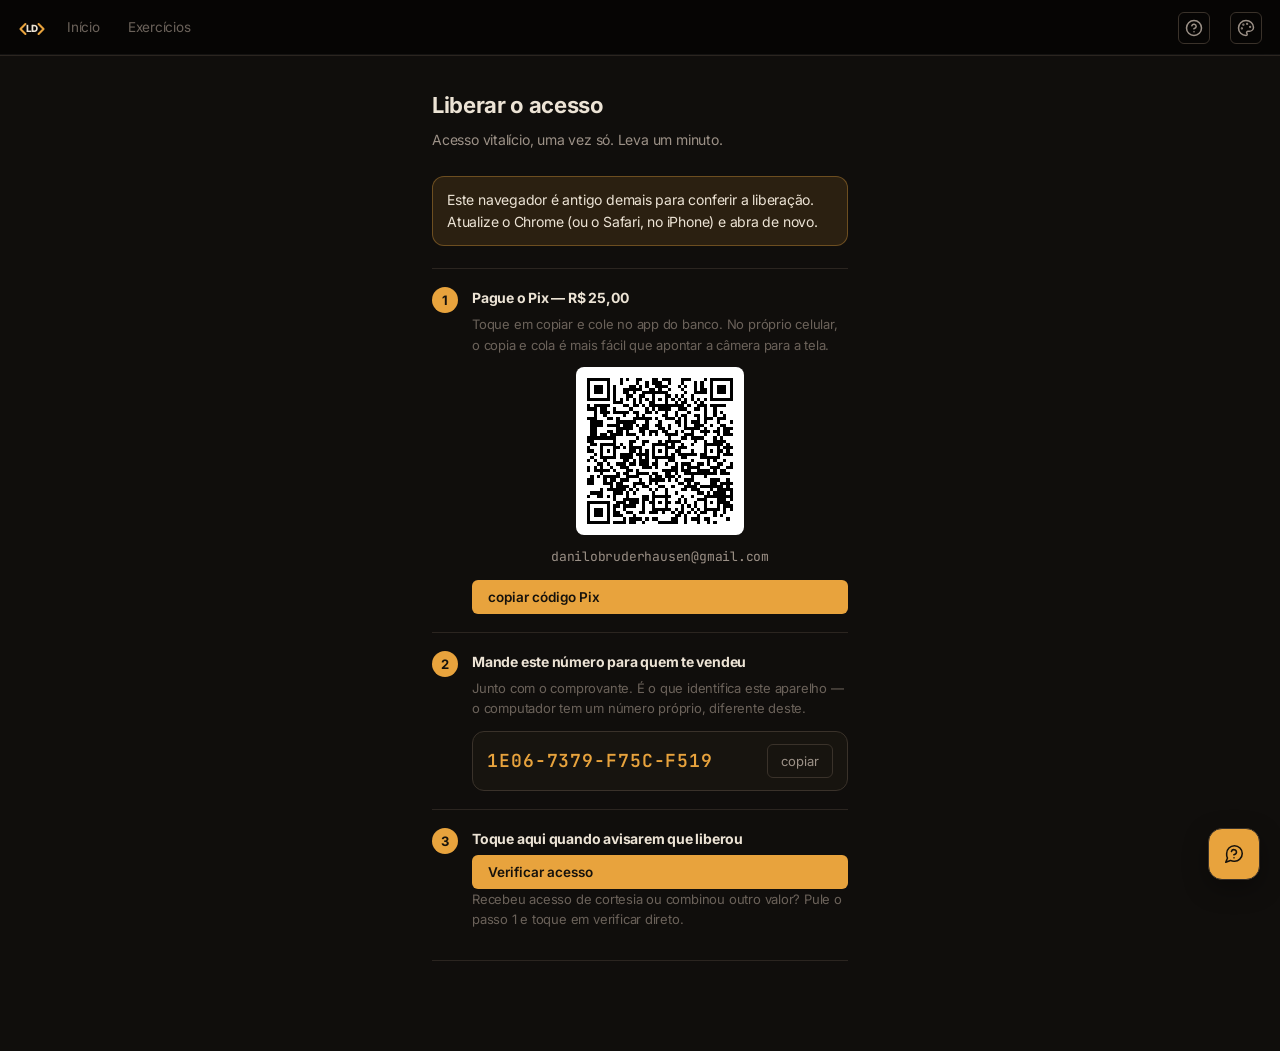
==== commit 1a7fa3d4: "Conteudo 2026.09.15.0021" ====
--- a/celular/index.html
+++ b/celular/index.html
@@ -9,7 +9,7 @@
     <meta name="theme-color" content="#0a0a0a" />
     <meta name="mobile-web-app-capable" content="yes" />
     <link rel="apple-touch-icon" href="./icone-192.png" />
-    <script type="module" crossorigin src="./assets/index-S9IWX1l0.js"></script>
+    <script type="module" crossorigin src="./assets/index-82J-0DxP.js"></script>
     <link rel="stylesheet" crossorigin href="./assets/index-CE5XhL9x.css">
   </head>
   <body>
